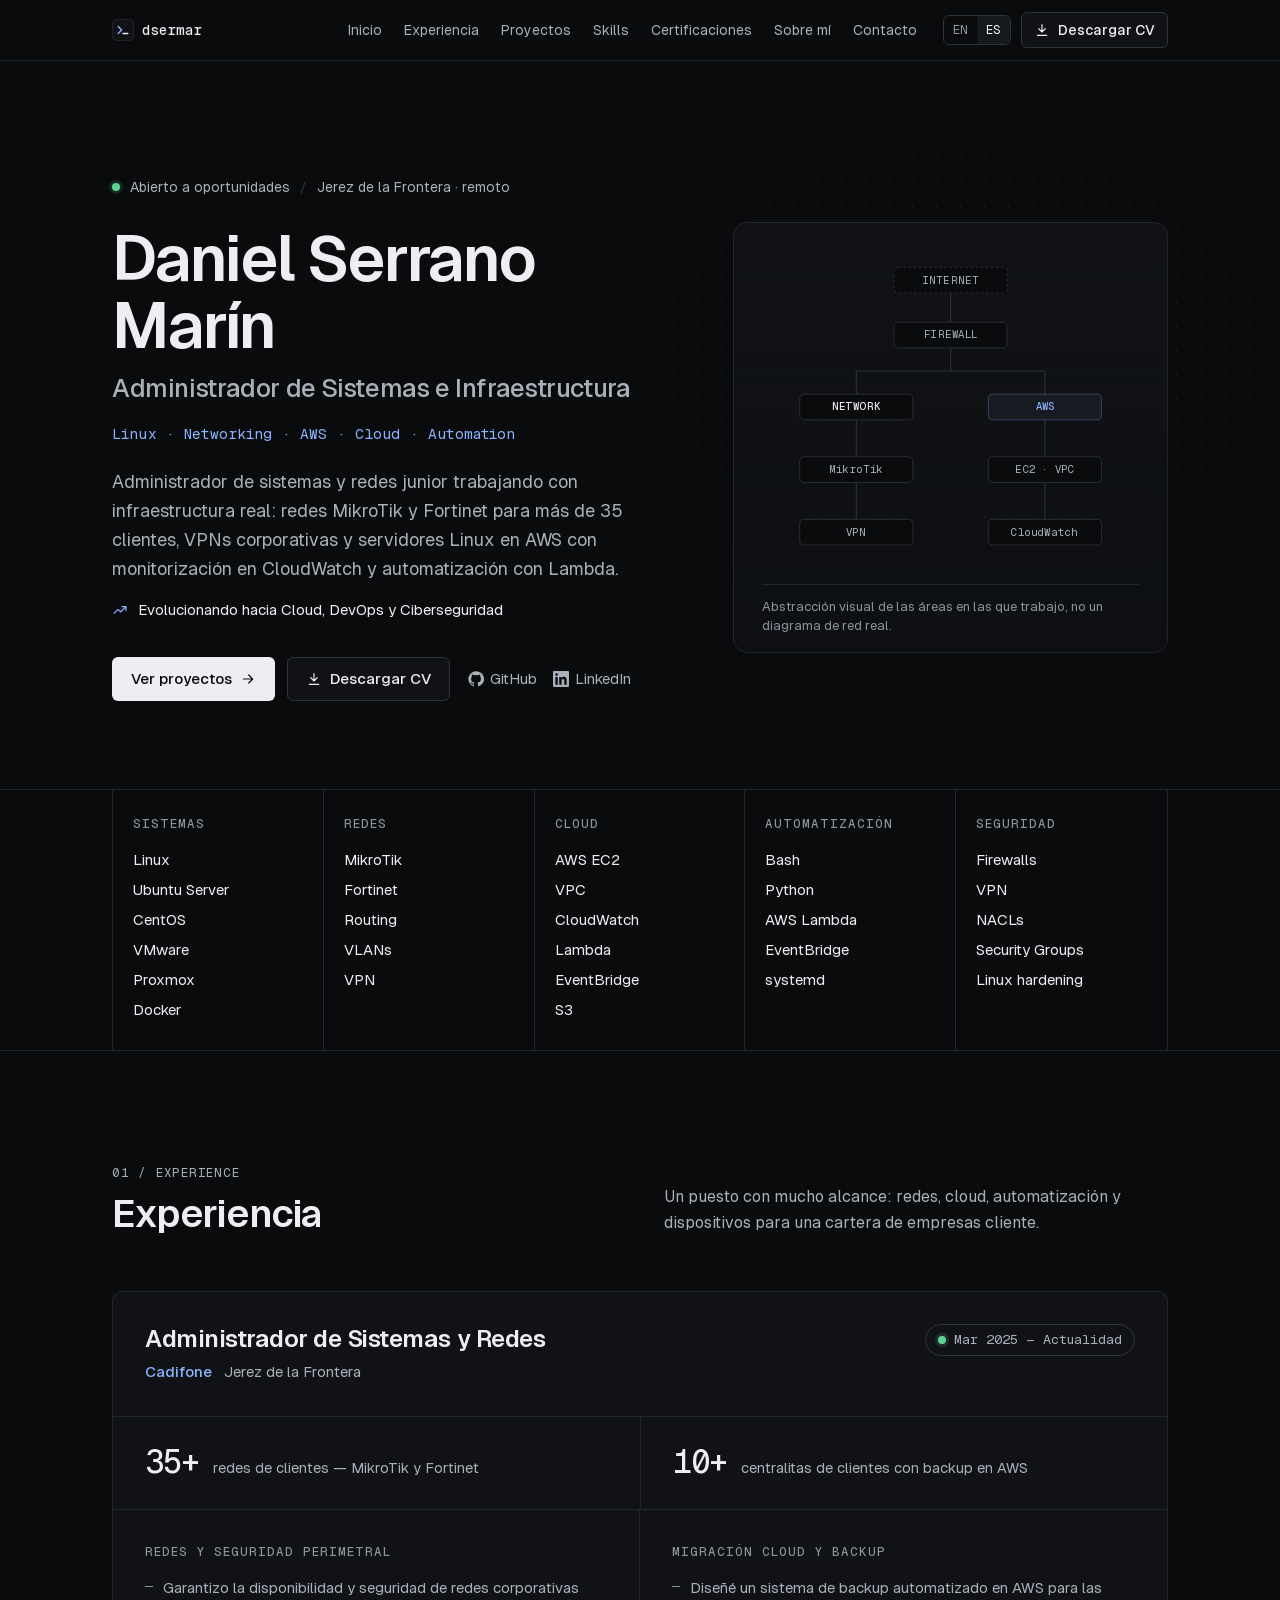
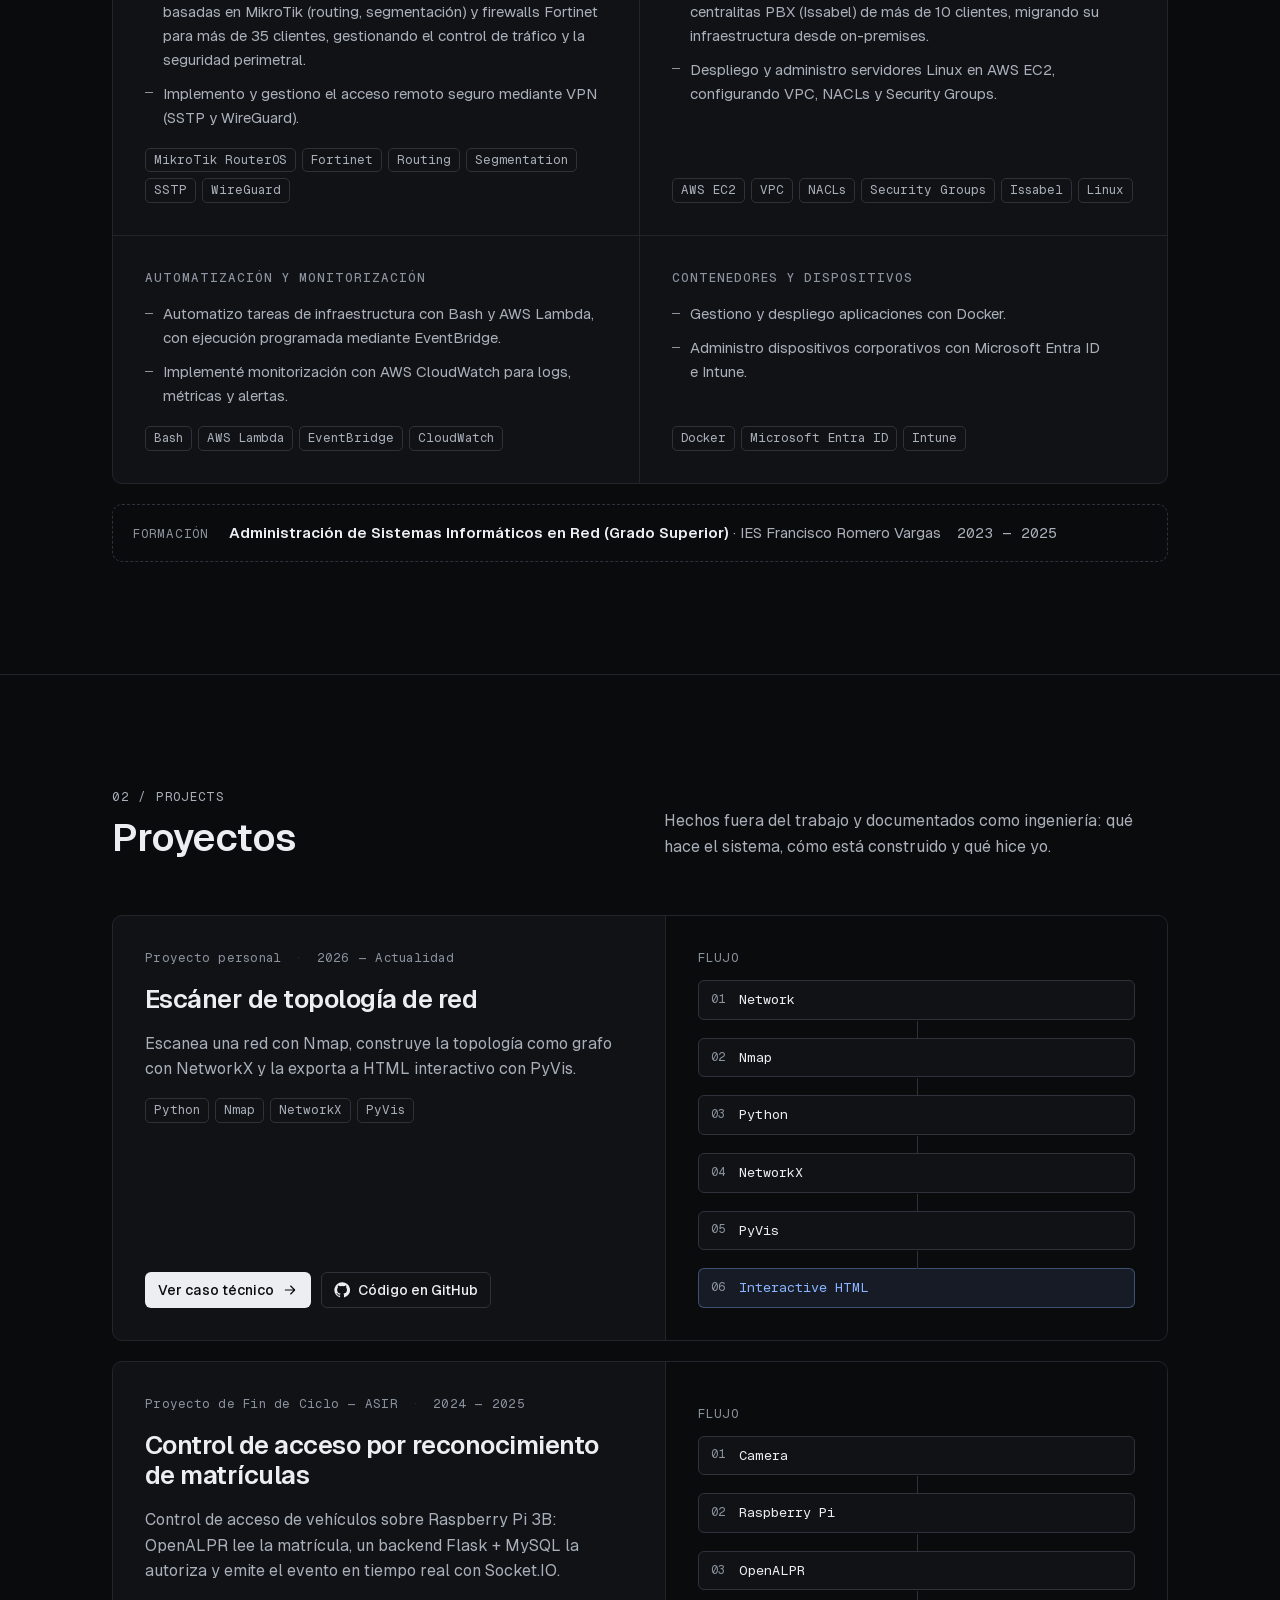
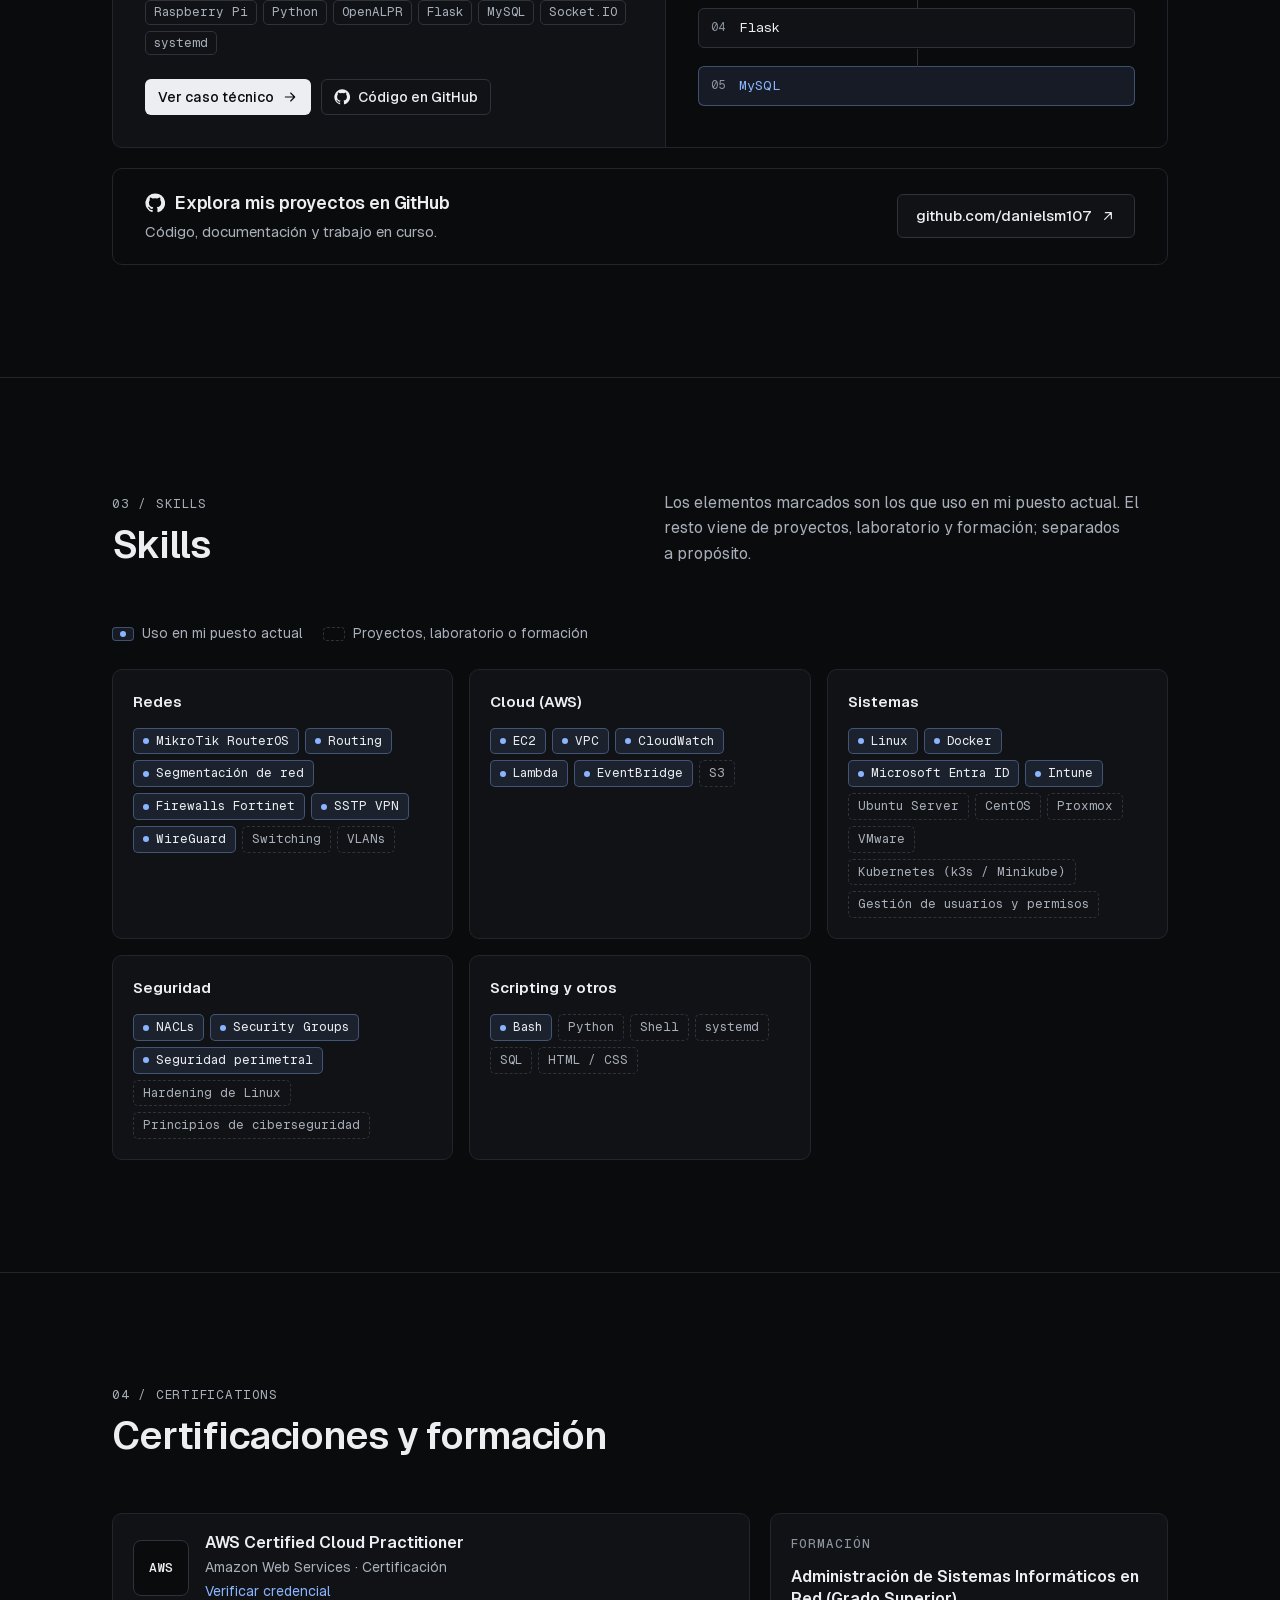
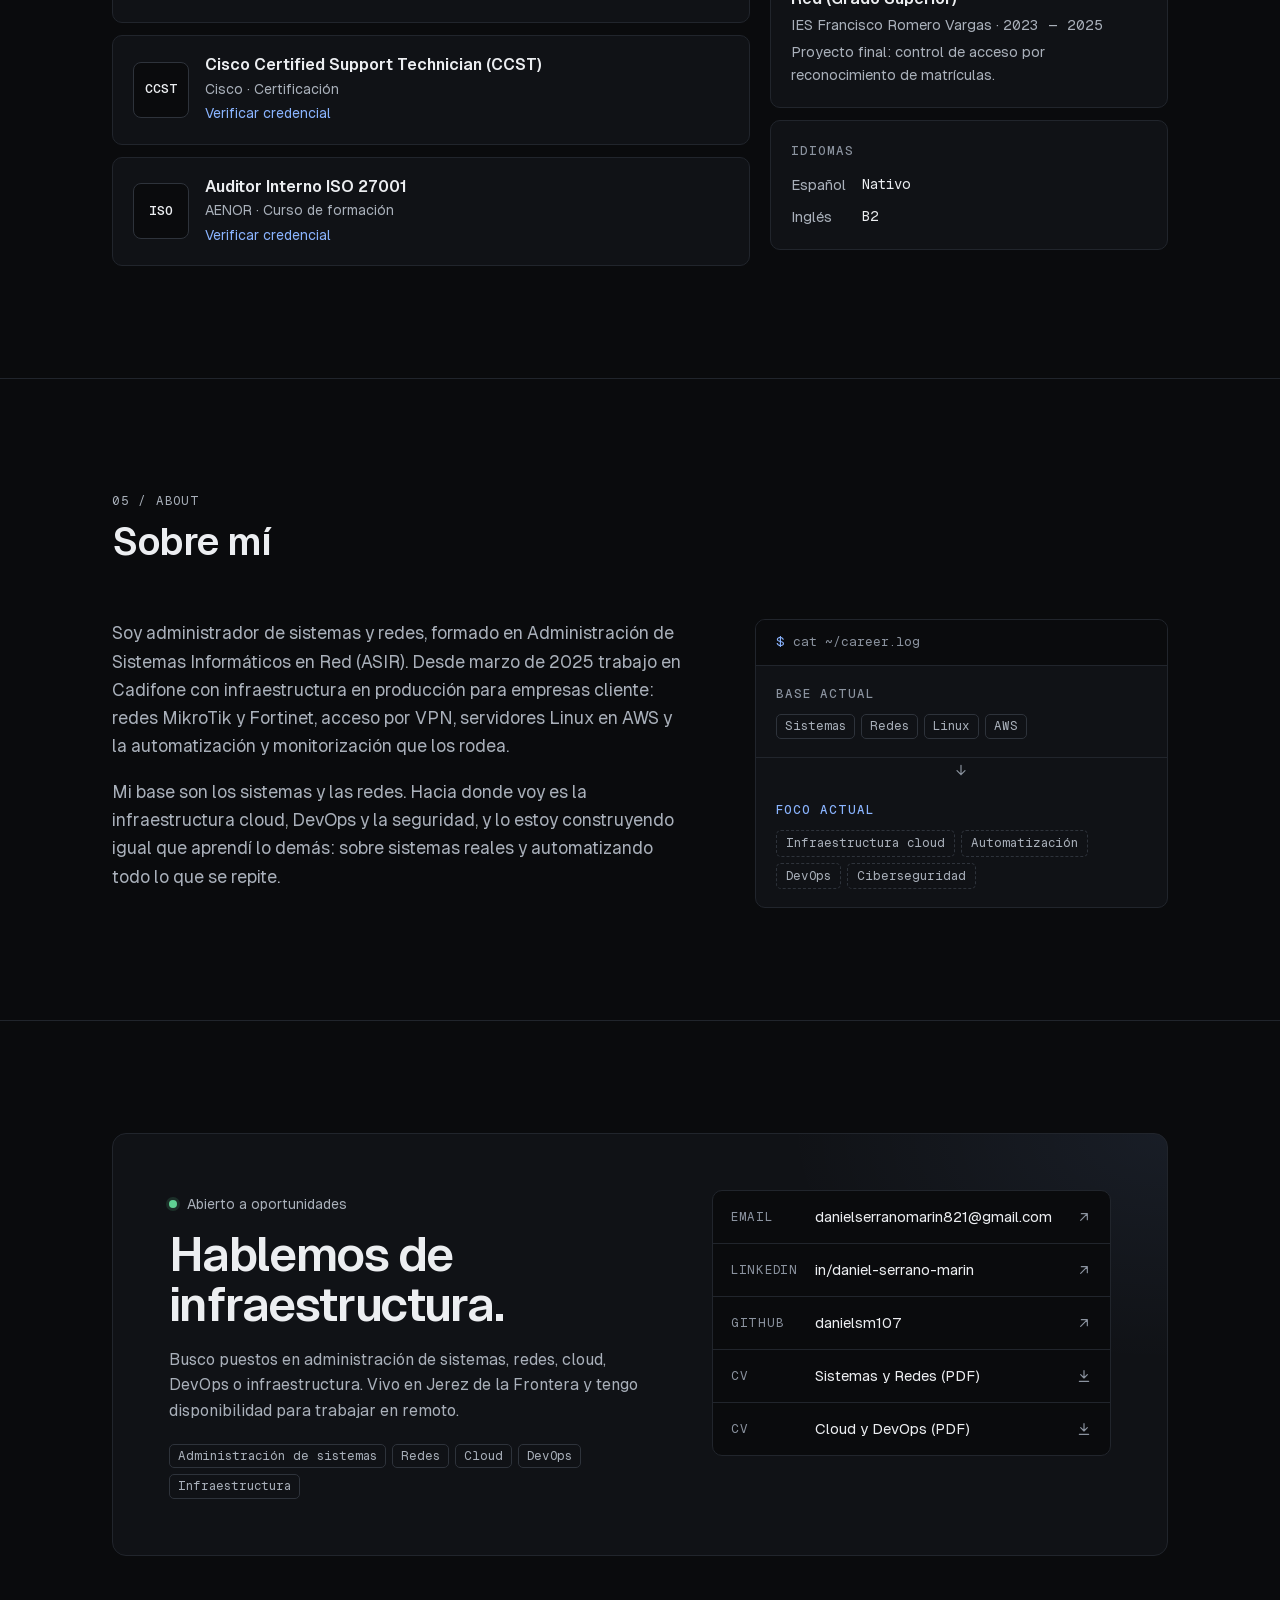
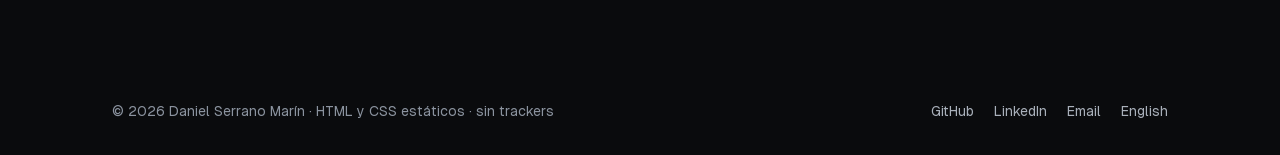
==== es/index.html @ 0b2f6e97 "Rebuild portfolio from CVs: systems & infrastructure positioning - Static generator in _src/ (conten" ====
<!doctype html>
<html lang="es">
<head>
<meta charset="utf-8">
<meta name="viewport" content="width=device-width, initial-scale=1, viewport-fit=cover">
<title>Daniel Serrano Marín — Administrador de Sistemas e Infraestructura</title>
<meta name="description" content="Administrador de sistemas y redes en Jerez de la Frontera. Linux, redes empresariales (MikroTik, Fortinet, VPN) e infraestructura AWS (EC2, VPC, CloudWatch, Lambda). Evolucionando hacia cloud, DevOps y seguridad.">
<meta name="author" content="Daniel Serrano Marín">
<meta name="theme-color" content="#0a0b0d">
<meta name="color-scheme" content="dark">
<link rel="canonical" href="https://dsermar.dev/es/">
<link rel="alternate" hreflang="en" href="https://dsermar.dev/">
<link rel="alternate" hreflang="es" href="https://dsermar.dev/es/">
<link rel="alternate" hreflang="x-default" href="https://dsermar.dev/">
<meta property="og:type" content="profile">
<meta property="og:site_name" content="Daniel Serrano Marín">
<meta property="og:title" content="Daniel Serrano Marín — Administrador de Sistemas e Infraestructura">
<meta property="og:description" content="Administrador de sistemas y redes en Jerez de la Frontera. Linux, redes empresariales (MikroTik, Fortinet, VPN) e infraestructura AWS (EC2, VPC, CloudWatch, Lambda). Evolucionando hacia cloud, DevOps y seguridad.">
<meta property="og:url" content="https://dsermar.dev/es/">
<meta property="og:image" content="https://dsermar.dev/assets/og.png">
<meta property="og:image:width" content="1200">
<meta property="og:image:height" content="630">
<meta property="og:image:alt" content="Daniel Serrano Marín — Administrador de Sistemas e Infraestructura">
<meta property="og:locale" content="es_ES">
<meta property="og:locale:alternate" content="en_US">
<meta name="twitter:card" content="summary_large_image">
<link rel="icon" href="/assets/favicon.svg" type="image/svg+xml">
<link rel="apple-touch-icon" href="/assets/apple-touch-icon.png">
<link rel="preload" href="/assets/fonts/Geist-Variable.woff2" as="font" type="font/woff2" crossorigin>
<link rel="preload" href="/assets/fonts/GeistMono-Variable.woff2" as="font" type="font/woff2" crossorigin>
<link rel="stylesheet" href="/assets/site.css?v=mudxhvfh">
<script>document.documentElement.classList.add('js')</script>
<script type="application/ld+json">{"@context":"https://schema.org","@graph":[{"@type":"ProfilePage","@id":"https://dsermar.dev/es/#page","url":"https://dsermar.dev/es/","name":"Daniel Serrano Marín — Administrador de Sistemas e Infraestructura","inLanguage":"es","dateModified":"2026-09-23","mainEntity":{"@id":"https://dsermar.dev/#person"}},{"@type":"Person","@id":"https://dsermar.dev/#person","name":"Daniel Serrano Marín","url":"https://dsermar.dev","email":"mailto:danielserranomarin821@gmail.com","jobTitle":"Administrador de Sistemas y Redes","worksFor":{"@type":"Organization","name":"Cadifone"},"address":{"@type":"PostalAddress","addressLocality":"Jerez de la Frontera","addressRegion":"Andalucía","addressCountry":"ES"},"alumniOf":{"@type":"EducationalOrganization","name":"IES Francisco Romero Vargas"},"knowsLanguage":[{"@type":"Language","name":"Spanish","alternateName":"es"},{"@type":"Language","name":"English","alternateName":"en"}],"knowsAbout":["Linux","Network administration","MikroTik","Fortinet","VPN","AWS","Amazon EC2","Amazon VPC","Amazon CloudWatch","AWS Lambda","Docker","Bash","Python"],"hasCredential":[{"@type":"EducationalOccupationalCredential","name":"AWS Certified Cloud Practitioner","credentialCategory":"certification","recognizedBy":{"@type":"Organization","name":"Amazon Web Services"},"url":"https://www.credly.com/badges/a189a356-7261-48c6-a4c2-34f6d0c70d6d/public_url"},{"@type":"EducationalOccupationalCredential","name":"Cisco Certified Support Technician (CCST)","credentialCategory":"certification","recognizedBy":{"@type":"Organization","name":"Cisco"},"url":"https://www.credly.com/badges/2d9c0be0-a62d-45e4-a0bc-614cf53fad09/public_url"},{"@type":"EducationalOccupationalCredential","name":"ISO 27001 Internal Auditor","credentialCategory":"course","recognizedBy":{"@type":"Organization","name":"AENOR"},"url":"https://aenor.vottun.com/badgedetail?id=baee3e13-94b1-4ef4-bf6e-fa1b7fab3629"}],"sameAs":["https://github.com/danielsm107","https://www.linkedin.com/in/daniel-serrano-marin"]},{"@type":"WebSite","@id":"https://dsermar.dev/#website","url":"https://dsermar.dev","name":"Daniel Serrano Marín","inLanguage":["en","es"]}]}</script>
</head>
<body>
<a class="skip" href="#main">Saltar al contenido</a>
<header class="nav">
  <div class="wrap nav-inner">
    <a class="brand" href="/es/"><svg class="brand-mark" viewBox="0 0 32 32" aria-hidden="true"><rect x=".5" y=".5" width="31" height="31" rx="7" fill="#101216" stroke="#2e333b"/><path d="M9 11l5 5-5 5" fill="none" stroke="#8ab4ff" stroke-width="2" stroke-linecap="round" stroke-linejoin="round"/><path d="M16 21h7" stroke="#eceef1" stroke-width="2" stroke-linecap="round"/></svg><span class="brand-text">dsermar</span><span class="sr-only"> — Daniel Serrano Marín</span></a>
    <button class="nav-toggle" type="button" aria-expanded="false" aria-controls="nav-panel" aria-label="Menú" data-open="Menú" data-close="Cerrar menú"><svg class="i-open" viewBox="0 0 24 24" fill="none" stroke="currentColor" stroke-width="1.75" stroke-linecap="round" aria-hidden="true"><path d="M4 7h16M4 12h16M4 17h16"/></svg><svg class="i-close" viewBox="0 0 24 24" fill="none" stroke="currentColor" stroke-width="1.75" stroke-linecap="round" aria-hidden="true"><path d="M6 6l12 12M18 6 6 18"/></svg></button>
    <div class="nav-panel" id="nav-panel">
      <nav aria-label="Principal" class="nav-main"><ul class="nav-links"><li><a href="#top">Inicio</a></li><li><a href="#experience">Experiencia</a></li><li><a href="#projects">Proyectos</a></li><li><a href="#skills">Skills</a></li><li><a href="#certifications">Certificaciones</a></li><li><a href="#about">Sobre mí</a></li><li><a href="#contact">Contacto</a></li></ul></nav>
      <div class="nav-actions">
        <div class="lang" role="group" aria-label="Idioma"><a href="/" hreflang="en" lang="en">EN<span class="sr-only"> — Read in English</span></a><span aria-current="true" lang="es">ES</span></div>
        <a class="btn btn-secondary btn-sm" href="/cv/daniel-serrano-marin-cv.pdf" download><svg viewBox="0 0 24 24" fill="none" stroke="currentColor" stroke-width="1.75" stroke-linecap="round" stroke-linejoin="round" aria-hidden="true"><path d="M12 4v11M7 10l5 5 5-5M5 20h14"/></svg>Descargar CV</a>
      </div>
    </div>
  </div>
</header>
<main id="main">
<section class="hero" id="top" aria-labelledby="h-hero">
  <div class="wrap hero-grid">
    <div class="reveal">
      <p class="status"><span class="dot" aria-hidden="true"></span><span>Abierto a oportunidades</span><span class="sep" aria-hidden="true">/</span><span>Jerez de la Frontera · remoto</span></p>
      <h1 id="h-hero">Daniel Serrano Marín<span class="role">Administrador de Sistemas e Infraestructura</span></h1>
      <p class="stack">Linux · Networking · AWS · Cloud · Automation</p>
      <p class="lead">Administrador de sistemas y redes junior trabajando con infraestructura real: redes MikroTik y Fortinet para más de 35 clientes, VPNs corporativas y servidores Linux en AWS con monitorización en CloudWatch y automatización con Lambda.</p>
      <p class="direction"><svg viewBox="0 0 24 24" fill="none" stroke="currentColor" stroke-width="1.75" stroke-linecap="round" stroke-linejoin="round" aria-hidden="true"><path d="M3 17l6-6 4 4 8-8M15 7h6v6"/></svg><span>Evolucionando hacia Cloud, DevOps y Ciberseguridad</span></p>
      <div class="hero-ctas">
        <a class="btn btn-primary" href="#projects">Ver proyectos<svg viewBox="0 0 24 24" fill="none" stroke="currentColor" stroke-width="1.75" stroke-linecap="round" stroke-linejoin="round" aria-hidden="true"><path d="M5 12h14M13 6l6 6-6 6"/></svg></a>
        <a class="btn btn-secondary" href="/cv/daniel-serrano-marin-cv.pdf" download><svg viewBox="0 0 24 24" fill="none" stroke="currentColor" stroke-width="1.75" stroke-linecap="round" stroke-linejoin="round" aria-hidden="true"><path d="M12 4v11M7 10l5 5 5-5M5 20h14"/></svg>Descargar CV</a>
        <span class="links">
          <a class="link-quiet" href="https://github.com/danielsm107" rel="noopener"><svg viewBox="0 0 24 24" fill="currentColor" aria-hidden="true"><path d="M12 .5a11.5 11.5 0 0 0-3.64 22.41c.58.1.79-.25.79-.56v-2c-3.2.7-3.88-1.36-3.88-1.36-.52-1.33-1.28-1.69-1.28-1.69-1.05-.71.08-.7.08-.7 1.16.08 1.77 1.19 1.77 1.19 1.03 1.77 2.7 1.26 3.36.96.1-.75.4-1.26.73-1.55-2.56-.29-5.24-1.28-5.24-5.69 0-1.26.45-2.28 1.19-3.09-.12-.29-.52-1.46.11-3.05 0 0 .97-.31 3.17 1.18a11 11 0 0 1 5.77 0c2.2-1.49 3.17-1.18 3.17-1.18.63 1.59.23 2.76.11 3.05.74.81 1.19 1.83 1.19 3.09 0 4.42-2.69 5.39-5.25 5.68.41.36.78 1.06.78 2.14v3.17c0 .31.21.67.8.56A11.5 11.5 0 0 0 12 .5Z"/></svg>GitHub</a>
          <a class="link-quiet" href="https://www.linkedin.com/in/daniel-serrano-marin" rel="noopener"><svg viewBox="0 0 24 24" fill="currentColor" aria-hidden="true"><path d="M20.45 20.45h-3.56v-5.57c0-1.33-.02-3.04-1.85-3.04-1.86 0-2.14 1.45-2.14 2.94v5.67H9.34V9h3.41v1.56h.05c.48-.9 1.64-1.85 3.37-1.85 3.6 0 4.27 2.37 4.27 5.46v6.28ZM5.34 7.43a2.06 2.06 0 1 1 0-4.13 2.06 2.06 0 0 1 0 4.13ZM7.12 20.45H3.56V9h3.56v11.45ZM22.22 0H1.77C.79 0 0 .77 0 1.73v20.54C0 23.23.79 24 1.77 24h20.45c.98 0 1.78-.77 1.78-1.73V1.73C24 .77 23.2 0 22.22 0Z"/></svg>LinkedIn</a>
        </span>
      </div>
    </div>
    <figure class="hero-visual">
<svg viewBox="0 0 440 372" aria-hidden="true" focusable="false">
  <path class="hv-line" style="--i:0" d="M220 49 V83" pathLength="1"/>
  <path class="hv-line" style="--i:1" d="M220 113 V140 H110 V167" pathLength="1"/>
  <path class="hv-line" style="--i:1" d="M220 140 H330 V167" pathLength="1"/>
  <path class="hv-line" style="--i:2" d="M110 197 V240" pathLength="1"/>
  <path class="hv-line" style="--i:2" d="M330 197 V240" pathLength="1"/>
  <path class="hv-line" style="--i:3" d="M110 270 V313" pathLength="1"/>
  <path class="hv-line" style="--i:3" d="M330 270 V313" pathLength="1"/>
  <g class="hv-node hv-edge"><rect x="154" y="19" width="132" height="30" rx="5"/><text x="220" y="38" text-anchor="middle">INTERNET</text></g>
  <g class="hv-node "><rect x="154" y="83" width="132" height="30" rx="5"/><text x="220" y="102" text-anchor="middle">FIREWALL</text></g>
  <g class="hv-node hv-group"><rect x="44" y="167" width="132" height="30" rx="5"/><text x="110" y="186" text-anchor="middle">NETWORK</text></g>
  <g class="hv-node hv-group hv-accent"><rect x="264" y="167" width="132" height="30" rx="5"/><text x="330" y="186" text-anchor="middle">AWS</text></g>
  <g class="hv-node "><rect x="44" y="240" width="132" height="30" rx="5"/><text x="110" y="259" text-anchor="middle">MikroTik</text></g>
  <g class="hv-node "><rect x="264" y="240" width="132" height="30" rx="5"/><text x="330" y="259" text-anchor="middle">EC2 · VPC</text></g>
  <g class="hv-node "><rect x="44" y="313" width="132" height="30" rx="5"/><text x="110" y="332" text-anchor="middle">VPN</text></g>
  <g class="hv-node "><rect x="264" y="313" width="132" height="30" rx="5"/><text x="330" y="332" text-anchor="middle">CloudWatch</text></g>
</svg>
<figcaption>Abstracción visual de las áreas en las que trabajo, no un diagrama de red real.</figcaption>
</figure>
  </div>
</section>
<section class="areas" aria-labelledby="h-areas">
  <h2 class="sr-only" id="h-areas">Áreas técnicas</h2>
  <div class="wrap"><div class="areas-grid">
    <div class="area"><h3>Sistemas</h3><ul><li>Linux</li><li>Ubuntu Server</li><li>CentOS</li><li>VMware</li><li>Proxmox</li><li>Docker</li></ul></div>
    <div class="area"><h3>Redes</h3><ul><li>MikroTik</li><li>Fortinet</li><li>Routing</li><li>VLANs</li><li>VPN</li></ul></div>
    <div class="area"><h3>Cloud</h3><ul><li>AWS EC2</li><li>VPC</li><li>CloudWatch</li><li>Lambda</li><li>EventBridge</li><li>S3</li></ul></div>
    <div class="area"><h3>Automatización</h3><ul><li>Bash</li><li>Python</li><li>AWS Lambda</li><li>EventBridge</li><li>systemd</li></ul></div>
    <div class="area"><h3>Seguridad</h3><ul><li>Firewalls</li><li>VPN</li><li>NACLs</li><li>Security Groups</li><li>Linux hardening</li></ul></div>
  </div></div>
</section>
<section class="section" id="experience" aria-labelledby="h-experience">
  <div class="wrap">
    <div class="section-head">
  <div><p class="eyebrow">01 / experience</p><h2 id="h-experience">Experiencia</h2></div>
  <p>Un puesto con mucho alcance: redes, cloud, automatización y dispositivos para una cartera de empresas cliente.</p>
</div>
    <article class="xp">
      <div class="xp-head">
        <div>
          <h3>Administrador de Sistemas y Redes</h3>
          <p class="xp-company"><b>Cadifone</b><span>Jerez de la Frontera</span></p>
        </div>
        <p class="xp-period"><span class="dot" aria-hidden="true"></span><time datetime="2025-03">Mar 2025 — Actualidad</time></p>
      </div>
      <dl class="xp-figs">
        <div class="xp-fig"><dt class="sr-only">redes de clientes — MikroTik y Fortinet</dt><dd class="n">35+</dd><dd class="l" aria-hidden="true">redes de clientes — MikroTik y Fortinet</dd></div><div class="xp-fig"><dt class="sr-only">centralitas de clientes con backup en AWS</dt><dd class="n">10+</dd><dd class="l" aria-hidden="true">centralitas de clientes con backup en AWS</dd></div>
      </dl>
      <div class="xp-groups">
        <div class="xp-group">
          <h4>Redes y seguridad perimetral</h4>
          <ul><li>Garantizo la disponibilidad y seguridad de redes corporativas basadas en MikroTik (routing, segmentación) y firewalls Fortinet para más de 35 clientes, gestionando el control de tráfico y la seguridad perimetral.</li><li>Implemento y gestiono el acceso remoto seguro mediante VPN (SSTP y WireGuard).</li></ul>
          <ul class="tags" aria-label="Stack"><li class="tag">MikroTik RouterOS</li><li class="tag">Fortinet</li><li class="tag">Routing</li><li class="tag">Segmentation</li><li class="tag">SSTP</li><li class="tag">WireGuard</li></ul>
        </div>
        <div class="xp-group">
          <h4>Migración cloud y backup</h4>
          <ul><li>Diseñé un sistema de backup automatizado en AWS para las centralitas PBX (Issabel) de más de 10 clientes, migrando su infraestructura desde on-premises.</li><li>Despliego y administro servidores Linux en AWS EC2, configurando VPC, NACLs y Security Groups.</li></ul>
          <ul class="tags" aria-label="Stack"><li class="tag">AWS EC2</li><li class="tag">VPC</li><li class="tag">NACLs</li><li class="tag">Security Groups</li><li class="tag">Issabel</li><li class="tag">Linux</li></ul>
        </div>
        <div class="xp-group">
          <h4>Automatización y monitorización</h4>
          <ul><li>Automatizo tareas de infraestructura con Bash y AWS Lambda, con ejecución programada mediante EventBridge.</li><li>Implementé monitorización con AWS CloudWatch para logs, métricas y alertas.</li></ul>
          <ul class="tags" aria-label="Stack"><li class="tag">Bash</li><li class="tag">AWS Lambda</li><li class="tag">EventBridge</li><li class="tag">CloudWatch</li></ul>
        </div>
        <div class="xp-group">
          <h4>Contenedores y dispositivos</h4>
          <ul><li>Gestiono y despliego aplicaciones con Docker.</li><li>Administro dispositivos corporativos con Microsoft Entra ID e Intune.</li></ul>
          <ul class="tags" aria-label="Stack"><li class="tag">Docker</li><li class="tag">Microsoft Entra ID</li><li class="tag">Intune</li></ul>
        </div>
      </div>
    </article>
    <p class="edu-inline"><span class="eyebrow">Formación</span><span><strong>Administración de Sistemas Informáticos en Red (Grado Superior)</strong> · IES Francisco Romero Vargas</span><span class="mono">2023 — 2025</span></p>
  </div>
</section>
<section class="section" id="projects" aria-labelledby="h-projects">
  <div class="wrap">
    <div class="section-head">
  <div><p class="eyebrow">02 / projects</p><h2 id="h-projects">Proyectos</h2></div>
  <p>Hechos fuera del trabajo y documentados como ingeniería: qué hace el sistema, cómo está construido y qué hice yo.</p>
</div>
    <div class="projects">
      <article class="pcard" aria-labelledby="p-network-topology-scanner">
        <div class="pcard-body">
          <p class="pcard-meta"><span>Proyecto personal</span><span>2026 — Actualidad</span></p>
          <h3 id="p-network-topology-scanner"><a href="/es/projects/network-topology-scanner/">Escáner de topología de red</a></h3>
          <p>Escanea una red con Nmap, construye la topología como grafo con NetworkX y la exporta a HTML interactivo con PyVis.</p>
          <ul class="tags" aria-label="Tecnologías"><li class="tag">Python</li><li class="tag">Nmap</li><li class="tag">NetworkX</li><li class="tag">PyVis</li></ul>
          <div class="pcard-actions">
            <a class="btn btn-primary btn-sm" href="/es/projects/network-topology-scanner/">Ver caso técnico<svg viewBox="0 0 24 24" fill="none" stroke="currentColor" stroke-width="1.75" stroke-linecap="round" stroke-linejoin="round" aria-hidden="true"><path d="M5 12h14M13 6l6 6-6 6"/></svg><span class="sr-only">: Escáner de topología de red</span></a>
            <a class="btn btn-secondary btn-sm" href="https://github.com/danielsm107/network-topology-scanner" rel="noopener"><svg viewBox="0 0 24 24" fill="currentColor" aria-hidden="true"><path d="M12 .5a11.5 11.5 0 0 0-3.64 22.41c.58.1.79-.25.79-.56v-2c-3.2.7-3.88-1.36-3.88-1.36-.52-1.33-1.28-1.69-1.28-1.69-1.05-.71.08-.7.08-.7 1.16.08 1.77 1.19 1.77 1.19 1.03 1.77 2.7 1.26 3.36.96.1-.75.4-1.26.73-1.55-2.56-.29-5.24-1.28-5.24-5.69 0-1.26.45-2.28 1.19-3.09-.12-.29-.52-1.46.11-3.05 0 0 .97-.31 3.17 1.18a11 11 0 0 1 5.77 0c2.2-1.49 3.17-1.18 3.17-1.18.63 1.59.23 2.76.11 3.05.74.81 1.19 1.83 1.19 3.09 0 4.42-2.69 5.39-5.25 5.68.41.36.78 1.06.78 2.14v3.17c0 .31.21.67.8.56A11.5 11.5 0 0 0 12 .5Z"/></svg>Código en GitHub<span class="sr-only">: Escáner de topología de red</span></a>
          </div>
        </div>
        <div class="pcard-flow">
          <p class="eyebrow">Flujo</p>
          <ol class="pipe" aria-label="Escáner de topología de red — flujo"><li>Network</li><li>Nmap</li><li>Python</li><li>NetworkX</li><li>PyVis</li><li>Interactive HTML</li></ol>
        </div>
      </article>
      <article class="pcard" aria-labelledby="p-lpr-access-control">
        <div class="pcard-body">
          <p class="pcard-meta"><span>Proyecto de Fin de Ciclo — ASIR</span><span>2024 — 2025</span></p>
          <h3 id="p-lpr-access-control"><a href="/es/projects/lpr-access-control/">Control de acceso por reconocimiento de matrículas</a></h3>
          <p>Control de acceso de vehículos sobre Raspberry Pi 3B: OpenALPR lee la matrícula, un backend Flask + MySQL la autoriza y emite el evento en tiempo real con Socket.IO.</p>
          <ul class="tags" aria-label="Tecnologías"><li class="tag">Raspberry Pi</li><li class="tag">Python</li><li class="tag">OpenALPR</li><li class="tag">Flask</li><li class="tag">MySQL</li><li class="tag">Socket.IO</li><li class="tag">systemd</li></ul>
          <div class="pcard-actions">
            <a class="btn btn-primary btn-sm" href="/es/projects/lpr-access-control/">Ver caso técnico<svg viewBox="0 0 24 24" fill="none" stroke="currentColor" stroke-width="1.75" stroke-linecap="round" stroke-linejoin="round" aria-hidden="true"><path d="M5 12h14M13 6l6 6-6 6"/></svg><span class="sr-only">: Control de acceso por reconocimiento de matrículas</span></a>
            <a class="btn btn-secondary btn-sm" href="https://github.com/danielsm107/control-acceso-matriculas" rel="noopener"><svg viewBox="0 0 24 24" fill="currentColor" aria-hidden="true"><path d="M12 .5a11.5 11.5 0 0 0-3.64 22.41c.58.1.79-.25.79-.56v-2c-3.2.7-3.88-1.36-3.88-1.36-.52-1.33-1.28-1.69-1.28-1.69-1.05-.71.08-.7.08-.7 1.16.08 1.77 1.19 1.77 1.19 1.03 1.77 2.7 1.26 3.36.96.1-.75.4-1.26.73-1.55-2.56-.29-5.24-1.28-5.24-5.69 0-1.26.45-2.28 1.19-3.09-.12-.29-.52-1.46.11-3.05 0 0 .97-.31 3.17 1.18a11 11 0 0 1 5.77 0c2.2-1.49 3.17-1.18 3.17-1.18.63 1.59.23 2.76.11 3.05.74.81 1.19 1.83 1.19 3.09 0 4.42-2.69 5.39-5.25 5.68.41.36.78 1.06.78 2.14v3.17c0 .31.21.67.8.56A11.5 11.5 0 0 0 12 .5Z"/></svg>Código en GitHub<span class="sr-only">: Control de acceso por reconocimiento de matrículas</span></a>
          </div>
        </div>
        <div class="pcard-flow">
          <p class="eyebrow">Flujo</p>
          <ol class="pipe" aria-label="Control de acceso por reconocimiento de matrículas — flujo"><li>Camera</li><li>Raspberry Pi</li><li>OpenALPR</li><li>Flask</li><li>MySQL</li></ol>
        </div>
      </article>
    </div>
    <div class="gh-cta">
      <div><h3><svg viewBox="0 0 24 24" fill="currentColor" aria-hidden="true"><path d="M12 .5a11.5 11.5 0 0 0-3.64 22.41c.58.1.79-.25.79-.56v-2c-3.2.7-3.88-1.36-3.88-1.36-.52-1.33-1.28-1.69-1.28-1.69-1.05-.71.08-.7.08-.7 1.16.08 1.77 1.19 1.77 1.19 1.03 1.77 2.7 1.26 3.36.96.1-.75.4-1.26.73-1.55-2.56-.29-5.24-1.28-5.24-5.69 0-1.26.45-2.28 1.19-3.09-.12-.29-.52-1.46.11-3.05 0 0 .97-.31 3.17 1.18a11 11 0 0 1 5.77 0c2.2-1.49 3.17-1.18 3.17-1.18.63 1.59.23 2.76.11 3.05.74.81 1.19 1.83 1.19 3.09 0 4.42-2.69 5.39-5.25 5.68.41.36.78 1.06.78 2.14v3.17c0 .31.21.67.8.56A11.5 11.5 0 0 0 12 .5Z"/></svg>Explora mis proyectos en GitHub</h3><p>Código, documentación y trabajo en curso.</p></div>
      <a class="btn btn-secondary" href="https://github.com/danielsm107" rel="noopener">github.com/danielsm107<svg viewBox="0 0 24 24" fill="none" stroke="currentColor" stroke-width="1.75" stroke-linecap="round" stroke-linejoin="round" aria-hidden="true"><path d="M7 17 17 7M8 7h9v9"/></svg></a>
    </div>
  </div>
</section>
<section class="section" id="skills" aria-labelledby="h-skills">
  <div class="wrap">
    <div class="section-head">
  <div><p class="eyebrow">03 / skills</p><h2 id="h-skills">Skills</h2></div>
  <p>Los elementos marcados son los que uso en mi puesto actual. El resto viene de proyectos, laboratorio y formación; separados a propósito.</p>
</div>
    <p class="legend"><span><i class="lg-work" aria-hidden="true"></i>Uso en mi puesto actual</span><span><i class="lg-other" aria-hidden="true"></i>Proyectos, laboratorio o formación</span></p>
    <div class="skills">
      <div class="skill">
        <h3>Redes</h3>
        <ul class="tags"><li class="chip work">MikroTik RouterOS<span class="sr-only"> (Uso en mi puesto actual)</span></li><li class="chip work">Routing<span class="sr-only"> (Uso en mi puesto actual)</span></li><li class="chip work">Segmentación de red<span class="sr-only"> (Uso en mi puesto actual)</span></li><li class="chip work">Firewalls Fortinet<span class="sr-only"> (Uso en mi puesto actual)</span></li><li class="chip work">SSTP VPN<span class="sr-only"> (Uso en mi puesto actual)</span></li><li class="chip work">WireGuard<span class="sr-only"> (Uso en mi puesto actual)</span></li><li class="chip">Switching</li><li class="chip">VLANs</li></ul>
      </div>
      <div class="skill">
        <h3>Cloud (AWS)</h3>
        <ul class="tags"><li class="chip work">EC2<span class="sr-only"> (Uso en mi puesto actual)</span></li><li class="chip work">VPC<span class="sr-only"> (Uso en mi puesto actual)</span></li><li class="chip work">CloudWatch<span class="sr-only"> (Uso en mi puesto actual)</span></li><li class="chip work">Lambda<span class="sr-only"> (Uso en mi puesto actual)</span></li><li class="chip work">EventBridge<span class="sr-only"> (Uso en mi puesto actual)</span></li><li class="chip">S3</li></ul>
      </div>
      <div class="skill">
        <h3>Sistemas</h3>
        <ul class="tags"><li class="chip work">Linux<span class="sr-only"> (Uso en mi puesto actual)</span></li><li class="chip work">Docker<span class="sr-only"> (Uso en mi puesto actual)</span></li><li class="chip work">Microsoft Entra ID<span class="sr-only"> (Uso en mi puesto actual)</span></li><li class="chip work">Intune<span class="sr-only"> (Uso en mi puesto actual)</span></li><li class="chip">Ubuntu Server</li><li class="chip">CentOS</li><li class="chip">Proxmox</li><li class="chip">VMware</li><li class="chip">Kubernetes (k3s / Minikube)</li><li class="chip">Gestión de usuarios y permisos</li></ul>
      </div>
      <div class="skill">
        <h3>Seguridad</h3>
        <ul class="tags"><li class="chip work">NACLs<span class="sr-only"> (Uso en mi puesto actual)</span></li><li class="chip work">Security Groups<span class="sr-only"> (Uso en mi puesto actual)</span></li><li class="chip work">Seguridad perimetral<span class="sr-only"> (Uso en mi puesto actual)</span></li><li class="chip">Hardening de Linux</li><li class="chip">Principios de ciberseguridad</li></ul>
      </div>
      <div class="skill">
        <h3>Scripting y otros</h3>
        <ul class="tags"><li class="chip work">Bash<span class="sr-only"> (Uso en mi puesto actual)</span></li><li class="chip">Python</li><li class="chip">Shell</li><li class="chip">systemd</li><li class="chip">SQL</li><li class="chip">HTML / CSS</li></ul>
      </div>
    </div>
  </div>
</section>
<section class="section" id="certifications" aria-labelledby="h-certifications">
  <div class="wrap">
    <div class="section-head">
  <div><p class="eyebrow">04 / certifications</p><h2 id="h-certifications">Certificaciones y formación</h2></div>
  
</div>
    <div class="certs-grid">
      <div>
        <h3 class="sr-only">Certificaciones</h3>
        <ul class="cert-list">
          <li class="cert">
            <span class="cert-badge" aria-hidden="true">AWS</span>
            <div><h4>AWS Certified Cloud Practitioner</h4><p>Amazon Web Services · Certificación</p><a href="https://www.credly.com/badges/a189a356-7261-48c6-a4c2-34f6d0c70d6d/public_url" rel="noopener">Verificar credencial</a></div>
          </li>
          <li class="cert">
            <span class="cert-badge" aria-hidden="true">CCST</span>
            <div><h4>Cisco Certified Support Technician (CCST)</h4><p>Cisco · Certificación</p><a href="https://www.credly.com/badges/2d9c0be0-a62d-45e4-a0bc-614cf53fad09/public_url" rel="noopener">Verificar credencial</a></div>
          </li>
          <li class="cert">
            <span class="cert-badge" aria-hidden="true">ISO</span>
            <div><h4>Auditor Interno ISO 27001</h4><p>AENOR · Curso de formación</p><a href="https://aenor.vottun.com/badgedetail?id=baee3e13-94b1-4ef4-bf6e-fa1b7fab3629" rel="noopener">Verificar credencial</a></div>
          </li>
        </ul>
      </div>
      <div>
        <div class="side-block">
          <h3>Formación</h3>
          <p class="t">Administración de Sistemas Informáticos en Red (Grado Superior)</p>
          <p class="m">IES Francisco Romero Vargas · <span class="mono">2023 — 2025</span></p>
          <p class="m">Proyecto final: control de acceso por reconocimiento de matrículas.</p>
        </div>
        <div class="side-block">
          <h3>Idiomas</h3>
          <dl class="kv"><dt>Español</dt><dd>Nativo</dd><dt>Inglés</dt><dd>B2</dd></dl>
        </div>
      </div>
    </div>
  </div>
</section>
<section class="section" id="about" aria-labelledby="h-about">
  <div class="wrap">
    <div class="section-head">
  <div><p class="eyebrow">05 / about</p><h2 id="h-about">Sobre mí</h2></div>
  
</div>
    <div class="about-grid">
      <div class="prose"><p>Soy administrador de sistemas y redes, formado en Administración de Sistemas Informáticos en Red (ASIR). Desde marzo de 2025 trabajo en Cadifone con infraestructura en producción para empresas cliente: redes MikroTik y Fortinet, acceso por VPN, servidores Linux en AWS y la automatización y monitorización que los rodea.</p><p>Mi base son los sistemas y las redes. Hacia donde voy es la infraestructura cloud, DevOps y la seguridad, y lo estoy construyendo igual que aprendí lo demás: sobre sistemas reales y automatizando todo lo que se repite.</p></div>
      <div class="trajectory">
        <p class="cmd" aria-hidden="true"><b>$</b> cat ~/career.log</p>
        <div class="traj-step"><h3>Base actual</h3><ul class="tags"><li class="tag">Sistemas</li><li class="tag">Redes</li><li class="tag">Linux</li><li class="tag">AWS</li></ul></div>
        <div class="traj-arrow" aria-hidden="true"><svg viewBox="0 0 24 24" fill="none" stroke="currentColor" stroke-width="1.75" stroke-linecap="round" stroke-linejoin="round" aria-hidden="true"><path d="M12 5v14M6 13l6 6 6-6"/></svg></div>
        <div class="traj-step is-focus"><h3>Foco actual</h3><ul class="tags"><li class="chip">Infraestructura cloud</li><li class="chip">Automatización</li><li class="chip">DevOps</li><li class="chip">Ciberseguridad</li></ul></div>
      </div>
    </div>
  </div>
</section>
<section class="section" id="contact" aria-labelledby="h-contact" style="border-bottom:0">
  <div class="wrap">
    <div class="contact-card">
      <div>
        <p class="status" style="margin:0"><span class="dot" aria-hidden="true"></span><span>Abierto a oportunidades</span></p>
        <h2 id="h-contact">Hablemos de infraestructura.</h2>
        <p>Busco puestos en administración de sistemas, redes, cloud, DevOps o infraestructura. Vivo en Jerez de la Frontera y tengo disponibilidad para trabajar en remoto.</p>
        <ul class="tags" aria-label="Puestos que busco"><li class="tag">Administración de sistemas</li><li class="tag">Redes</li><li class="tag">Cloud</li><li class="tag">DevOps</li><li class="tag">Infraestructura</li></ul>
      </div>
      <ul class="contact-links">
        <li><a href="mailto:danielserranomarin821@gmail.com"><span class="k">Email</span><span class="v">danielserranomarin821@gmail.com</span><svg viewBox="0 0 24 24" fill="none" stroke="currentColor" stroke-width="1.75" stroke-linecap="round" stroke-linejoin="round" aria-hidden="true"><path d="M7 17 17 7M8 7h9v9"/></svg></a></li>
        <li><a href="https://www.linkedin.com/in/daniel-serrano-marin" rel="noopener"><span class="k">LinkedIn</span><span class="v">in/daniel-serrano-marin</span><svg viewBox="0 0 24 24" fill="none" stroke="currentColor" stroke-width="1.75" stroke-linecap="round" stroke-linejoin="round" aria-hidden="true"><path d="M7 17 17 7M8 7h9v9"/></svg></a></li>
        <li><a href="https://github.com/danielsm107" rel="noopener"><span class="k">GitHub</span><span class="v">danielsm107</span><svg viewBox="0 0 24 24" fill="none" stroke="currentColor" stroke-width="1.75" stroke-linecap="round" stroke-linejoin="round" aria-hidden="true"><path d="M7 17 17 7M8 7h9v9"/></svg></a></li>
        <li><a href="/cv/daniel-serrano-marin-cv.pdf" download><span class="k">CV</span><span class="v">Sistemas y Redes (PDF)</span><svg viewBox="0 0 24 24" fill="none" stroke="currentColor" stroke-width="1.75" stroke-linecap="round" stroke-linejoin="round" aria-hidden="true"><path d="M12 4v11M7 10l5 5 5-5M5 20h14"/></svg></a></li>
        <li><a href="/cv/daniel-serrano-marin-cv-cloud-devops.pdf" download><span class="k">CV</span><span class="v">Cloud y DevOps (PDF)</span><svg viewBox="0 0 24 24" fill="none" stroke="currentColor" stroke-width="1.75" stroke-linecap="round" stroke-linejoin="round" aria-hidden="true"><path d="M12 4v11M7 10l5 5 5-5M5 20h14"/></svg></a></li>
      </ul>
    </div>
  </div>
</section>
</main>
<footer class="footer">
  <div class="wrap footer-inner">
    <p>© 2026 Daniel Serrano Marín · HTML y CSS estáticos · sin trackers</p>
    <nav aria-label="Pie de página">
      <a href="https://github.com/danielsm107" rel="noopener">GitHub</a>
      <a href="https://www.linkedin.com/in/daniel-serrano-marin" rel="noopener">LinkedIn</a>
      <a href="mailto:danielserranomarin821@gmail.com">Email</a>
      <a href="/" hreflang="en">English</a>
    </nav>
  </div>
</footer>
<script>
(function(){var n=document.querySelector('.nav'),b=n&&n.querySelector('.nav-toggle');if(!b)return;
function set(o){n.classList.toggle('open',o);b.setAttribute('aria-expanded',o);b.setAttribute('aria-label',o?b.dataset.close:b.dataset.open)}
b.addEventListener('click',function(){set(!n.classList.contains('open'))});
n.querySelectorAll('.nav-panel a').forEach(function(a){a.addEventListener('click',function(){set(false)})});
document.addEventListener('keydown',function(e){if(e.key==='Escape'&&n.classList.contains('open')){set(false);b.focus()}});
matchMedia('(min-width:961px)').addEventListener('change',function(e){if(e.matches)set(false)});})();
</script>
</body>
</html>
---- assets/site.css ----
/* dsermar.dev — design system
   Dark-first. One accent. Sans for reading, mono for technical labels only. */

@font-face{font-family:"Geist";src:url("/assets/fonts/Geist-Variable.woff2") format("woff2");font-weight:100 900;font-style:normal;font-display:swap}
@font-face{font-family:"Geist Mono";src:url("/assets/fonts/GeistMono-Variable.woff2") format("woff2");font-weight:100 900;font-style:normal;font-display:swap}

:root{
  color-scheme:dark;
  --bg:#0a0b0d;
  --surface:#101216;
  --surface-2:#15181d;
  --line:#21252c;
  --line-2:#2e333b;
  --fg:#eceef1;
  --fg-2:#a9b0ba;
  --fg-3:#8b939f;
  --accent:#8ab4ff;
  --accent-soft:rgba(138,180,255,.1);
  --accent-line:rgba(138,180,255,.35);
  --ok:#5fd394;
  --sans:"Geist",ui-sans-serif,system-ui,-apple-system,"Segoe UI",Roboto,"Helvetica Neue",Arial,sans-serif;
  --mono:"Geist Mono",ui-monospace,SFMono-Regular,"SF Mono",Menlo,Consolas,"Liberation Mono",monospace;
  --radius:10px;
  --radius-sm:6px;
  --wrap:1120px;
  --gutter:clamp(16px,4vw,32px);
  --nav-h:60px;
}

*,*::before,*::after{box-sizing:border-box}
html{-webkit-text-size-adjust:100%;text-size-adjust:100%;scroll-behavior:smooth;scroll-padding-top:calc(var(--nav-h) + 16px)}
body{margin:0;background:var(--bg);color:var(--fg);font-family:var(--sans);font-size:1rem;line-height:1.6;font-feature-settings:"ss01","cv11";-webkit-font-smoothing:antialiased;-moz-osx-font-smoothing:grayscale;overflow-x:hidden}
img,svg{max-width:100%;display:block}
h1,h2,h3,h4,p,ul,ol,dl,dd,figure{margin:0}
ul,ol{padding:0;list-style:none}
a{color:var(--accent);text-decoration:none;text-underline-offset:3px}
a:hover{text-decoration:underline}
code{font-family:var(--mono);font-size:.88em;background:var(--surface-2);border:1px solid var(--line);border-radius:4px;padding:.05em .35em;color:var(--fg)}
strong{font-weight:600;color:var(--fg)}
::selection{background:rgba(138,180,255,.3)}

:focus-visible{outline:2px solid var(--accent);outline-offset:3px;border-radius:4px}

.skip{position:absolute;left:var(--gutter);top:-100px;z-index:200;background:var(--fg);color:var(--bg);padding:10px 14px;border-radius:var(--radius-sm);font-weight:600}
.skip:focus{top:12px}
.sr-only{position:absolute;width:1px;height:1px;padding:0;margin:-1px;overflow:hidden;clip:rect(0 0 0 0);white-space:nowrap;border:0}

.wrap{max-width:var(--wrap);margin-inline:auto;padding-inline:var(--gutter)}
.mono{font-family:var(--mono)}

/* ------------------------------------------------------------ nav */
.nav{position:sticky;top:0;z-index:100;background:rgba(10,11,13,.82);backdrop-filter:saturate(1.4) blur(12px);-webkit-backdrop-filter:saturate(1.4) blur(12px);border-bottom:1px solid var(--line)}
.nav-inner{height:var(--nav-h);display:flex;align-items:center;gap:24px}
.brand{font-family:var(--mono);font-size:14px;font-weight:500;color:var(--fg);display:inline-flex;align-items:center;gap:8px;white-space:nowrap}
.brand:hover{text-decoration:none;color:var(--fg)}
.brand-mark{width:22px;height:22px;flex:none}
.nav-panel{display:flex;flex:1;align-items:center;gap:16px}
.nav-main{margin-left:auto}
.nav-links{display:flex;gap:2px}
.nav-links a{display:block;padding:8px 10px;font-size:14px;color:var(--fg-2);border-radius:var(--radius-sm)}
.nav-links a:hover{color:var(--fg);background:var(--surface-2);text-decoration:none}
.nav-actions{display:flex;align-items:center;gap:10px}
.lang{display:inline-flex;border:1px solid var(--line-2);border-radius:var(--radius-sm);overflow:hidden;font-family:var(--mono);font-size:12.5px}
.lang a,.lang span{padding:5px 9px;color:var(--fg-3);line-height:1.4}
.lang a:hover{color:var(--fg);text-decoration:none;background:var(--surface-2)}
.lang [aria-current]{color:var(--fg);background:var(--surface-2)}
.nav-toggle{display:none;margin-left:auto;background:none;border:1px solid var(--line-2);color:var(--fg);border-radius:var(--radius-sm);width:44px;height:44px;align-items:center;justify-content:center;cursor:pointer}
.nav-toggle svg{width:20px;height:20px}
.nav-toggle .i-close{display:none}
.nav.open .nav-toggle .i-open{display:none}
.nav.open .nav-toggle .i-close{display:block}

/* ------------------------------------------------------------ buttons, tags */
.btn{display:inline-flex;align-items:center;justify-content:center;gap:8px;min-height:44px;padding:0 18px;border-radius:var(--radius-sm);font-size:15px;font-weight:500;border:1px solid transparent;transition:background-color .15s,border-color .15s,color .15s;white-space:nowrap}
.btn:hover{text-decoration:none}
.btn svg{width:16px;height:16px;flex:none}
.btn-primary{background:var(--fg);color:var(--bg)}
.btn-primary:hover{background:#fff;color:var(--bg)}
.btn-secondary{border-color:var(--line-2);color:var(--fg);background:var(--surface)}
.btn-secondary:hover{border-color:var(--fg-3);color:var(--fg)}
.btn-sm{min-height:36px;padding:0 12px;font-size:14px}
.link-quiet{display:inline-flex;align-items:center;gap:6px;min-height:44px;color:var(--fg-2);font-size:15px}
.link-quiet:hover{color:var(--fg)}
.link-quiet svg{width:16px;height:16px}

.tags{display:flex;flex-wrap:wrap;gap:6px}
.tag{font-family:var(--mono);font-size:12.5px;line-height:1.5;padding:2px 8px;border:1px solid var(--line-2);border-radius:5px;color:var(--fg-2);background:var(--surface);white-space:nowrap}
.eyebrow{font-family:var(--mono);font-size:12.5px;letter-spacing:.06em;text-transform:uppercase;color:var(--fg-3)}

.dot{width:8px;height:8px;border-radius:50%;background:var(--ok);flex:none;box-shadow:0 0 0 3px rgba(95,211,148,.15)}

/* ------------------------------------------------------------ hero */
.hero{padding-block:clamp(48px,9vw,112px) clamp(48px,7vw,88px);border-bottom:1px solid var(--line);position:relative;overflow:hidden}
.hero::before{content:"";position:absolute;inset:0;background-image:radial-gradient(circle at 1px 1px,rgba(255,255,255,.055) 1px,transparent 0);background-size:24px 24px;mask-image:radial-gradient(ellipse 70% 80% at 75% 40%,#000 20%,transparent 75%);-webkit-mask-image:radial-gradient(ellipse 70% 80% at 75% 40%,#000 20%,transparent 75%);pointer-events:none}
.hero-grid{position:relative;display:grid;grid-template-columns:minmax(0,1.25fr) minmax(0,1fr);gap:clamp(32px,6vw,80px);align-items:center}
.status{display:inline-flex;align-items:center;gap:10px;font-size:14px;color:var(--fg-2);margin-bottom:28px;flex-wrap:wrap}
.status .sep{color:var(--line-2)}
.hero h1{font-size:clamp(2.3rem,1.4rem + 4vw,4rem);line-height:1.04;letter-spacing:-.035em;font-weight:600}
.hero h1 .role{display:block;margin-top:14px;font-size:clamp(1.2rem,1rem + 1vw,1.6rem);letter-spacing:-.015em;font-weight:500;color:var(--fg-2);line-height:1.25}
.hero .stack{margin-top:18px;font-family:var(--mono);font-size:clamp(13px,1.2vw,14.5px);color:var(--accent);letter-spacing:.01em}
.hero .lead{margin-top:22px;font-size:clamp(1rem,.95rem + .25vw,1.125rem);color:var(--fg-2);max-width:60ch;text-wrap:pretty}
.hero .direction{margin-top:14px;display:inline-flex;align-items:center;gap:10px;font-size:15px;color:var(--fg)}
.hero .direction svg{width:16px;height:16px;color:var(--accent);flex:none}
.hero-ctas{margin-top:32px;display:flex;flex-wrap:wrap;gap:10px 12px;align-items:center}
.hero-ctas .links{display:flex;gap:4px 16px;margin-left:6px;flex-wrap:wrap}

.hero-visual{border:1px solid var(--line);border-radius:14px;background:linear-gradient(180deg,var(--surface),rgba(16,18,22,.6));padding:clamp(16px,3vw,28px) clamp(16px,3vw,28px) 16px}
.hero-visual svg{width:100%;height:auto;max-width:440px;margin-inline:auto}
.hero-visual figcaption{margin-top:14px;padding-top:12px;border-top:1px solid var(--line);font-size:13px;color:var(--fg-3);line-height:1.5}
.hv-line{fill:none;stroke:var(--line-2);stroke-width:1.25}
.hv-node rect{fill:var(--bg);stroke:var(--line-2)}
.hv-node text{font-family:var(--mono);font-size:12.5px;fill:var(--fg-2);letter-spacing:.02em}
.hv-edge rect{stroke-dasharray:3 3}
.hv-group text{fill:var(--fg);font-weight:500}
.hv-accent rect{stroke:var(--accent-line);fill:rgba(138,180,255,.06)}
.hv-accent text{fill:var(--accent)}

/* ------------------------------------------------------------ sections */
.section{padding-block:clamp(64px,9vw,112px);border-bottom:1px solid var(--line)}
.section-head{display:grid;grid-template-columns:minmax(0,1fr) minmax(0,1fr);gap:16px 48px;align-items:end;margin-bottom:clamp(32px,5vw,56px)}
.section-head h2{font-size:clamp(1.75rem,1.3rem + 1.6vw,2.4rem);letter-spacing:-.03em;line-height:1.1;font-weight:600;margin-top:10px}
.section-head p{color:var(--fg-2);max-width:52ch;text-wrap:pretty}

/* areas strip */
.areas{padding-block:0;border-bottom:1px solid var(--line)}
.areas-grid{display:grid;grid-template-columns:repeat(5,minmax(0,1fr));border-inline:1px solid var(--line)}
.area{padding:24px 20px 28px;border-right:1px solid var(--line)}
.area:last-child{border-right:0}
.area h3{font-family:var(--mono);font-size:12.5px;letter-spacing:.08em;text-transform:uppercase;color:var(--fg-3);font-weight:500;margin-bottom:14px}
.area ul{display:flex;flex-direction:column;gap:6px;font-size:15px;color:var(--fg)}

/* ------------------------------------------------------------ experience */
.xp{border:1px solid var(--line);border-radius:var(--radius);background:var(--surface);overflow:hidden}
.xp-head{display:flex;flex-wrap:wrap;gap:16px 32px;justify-content:space-between;align-items:flex-start;padding:clamp(20px,3vw,32px);border-bottom:1px solid var(--line)}
.xp-head h3{font-size:clamp(1.25rem,1.1rem + .6vw,1.5rem);letter-spacing:-.02em;font-weight:600;line-height:1.25}
.xp-company{margin-top:6px;color:var(--fg-2);font-size:15px;display:flex;flex-wrap:wrap;gap:4px 12px}
.xp-company b{color:var(--accent);font-weight:500}
.xp-period{font-family:var(--mono);font-size:13.5px;color:var(--fg-2);border:1px solid var(--line-2);border-radius:999px;padding:4px 12px;white-space:nowrap;display:inline-flex;align-items:center;gap:8px}
.xp-figs{display:grid;grid-template-columns:repeat(2,minmax(0,1fr));border-bottom:1px solid var(--line)}
.xp-fig{padding:20px clamp(20px,3vw,32px);display:flex;align-items:baseline;gap:14px}
.xp-fig+.xp-fig{border-left:1px solid var(--line)}
.xp-fig .n{font-family:var(--mono);font-size:clamp(1.6rem,1.3rem + 1vw,2rem);font-weight:500;letter-spacing:-.03em;color:var(--fg)}
.xp-fig .l{color:var(--fg-2);font-size:14.5px;line-height:1.4}
.xp-groups{display:grid;grid-template-columns:repeat(2,minmax(0,1fr))}
.xp-group{padding:clamp(20px,3vw,32px);display:flex;flex-direction:column;gap:14px}
.xp-group:nth-child(odd){border-right:1px solid var(--line)}
.xp-group:nth-child(n+3){border-top:1px solid var(--line)}
.xp-group h4{font-family:var(--mono);font-size:12.5px;letter-spacing:.08em;text-transform:uppercase;color:var(--fg-3);font-weight:500}
.xp-group ul{display:flex;flex-direction:column;gap:10px;color:var(--fg-2);font-size:15px}
.xp-group li{position:relative;padding-left:18px;text-wrap:pretty}
.xp-group li::before{content:"";position:absolute;left:0;top:.72em;width:8px;height:1px;background:var(--fg-3)}
.xp-group .tags{margin-top:auto;padding-top:4px;flex-direction:row;gap:6px;font-size:inherit}
.xp-group .tags li{padding-left:8px}
.xp-group .tags li::before{display:none}
.edu-inline{margin-top:20px;display:flex;flex-wrap:wrap;gap:6px 16px;align-items:baseline;color:var(--fg-2);font-size:15px;padding:16px 20px;border:1px dashed var(--line-2);border-radius:var(--radius)}
.edu-inline .eyebrow{margin-right:4px}

/* ------------------------------------------------------------ projects */
.projects{display:grid;gap:20px}
.pcard{display:grid;grid-template-columns:minmax(0,1.1fr) minmax(0,1fr);border:1px solid var(--line);border-radius:var(--radius);background:var(--surface);overflow:hidden;transition:border-color .2s}
.pcard:hover{border-color:var(--line-2)}
.pcard-body{padding:clamp(20px,3vw,32px);display:flex;flex-direction:column;gap:16px}
.pcard-meta{display:flex;flex-wrap:wrap;gap:6px 14px;font-family:var(--mono);font-size:12.5px;color:var(--fg-3);letter-spacing:.02em}
.pcard-meta span+span::before{content:"·";margin-right:14px;color:var(--line-2)}
.pcard h3{font-size:clamp(1.3rem,1.15rem + .6vw,1.6rem);letter-spacing:-.02em;line-height:1.2;font-weight:600}
.pcard h3 a{color:var(--fg)}
.pcard h3 a:hover{text-decoration:none;color:var(--accent)}
.pcard-body>p:not(.pcard-meta){color:var(--fg-2);text-wrap:pretty}
.pcard-actions{margin-top:auto;display:flex;flex-wrap:wrap;gap:10px;padding-top:8px}
.pcard-flow{border-left:1px solid var(--line);background:var(--bg);padding:clamp(20px,3vw,32px);display:flex;flex-direction:column;justify-content:center;gap:12px}

.pipe{display:flex;flex-direction:column;align-items:stretch;counter-reset:s}
.pipe li{counter-increment:s;position:relative;font-family:var(--mono);font-size:13.5px;color:var(--fg);border:1px solid var(--line-2);border-radius:var(--radius-sm);padding:8px 12px 8px 40px;background:var(--surface)}
.pipe li::before{content:counter(s,decimal-leading-zero);position:absolute;left:12px;top:50%;transform:translateY(-50%);color:var(--fg-3);font-size:12px}
.pipe li+li{margin-top:18px}
.pipe li+li::after{content:"";position:absolute;left:50%;top:-18px;height:18px;width:1px;background:var(--line-2)}
.pipe li:last-child{border-color:var(--accent-line);color:var(--accent);background:var(--accent-soft)}

.gh-cta{margin-top:20px;display:flex;flex-wrap:wrap;gap:16px 24px;align-items:center;justify-content:space-between;padding:20px clamp(20px,3vw,32px);border:1px solid var(--line);border-radius:var(--radius)}
.gh-cta h3{font-size:1.1rem;font-weight:600;letter-spacing:-.01em;display:flex;align-items:center;gap:10px}
.gh-cta h3 svg{width:20px;height:20px}
.gh-cta p{color:var(--fg-2);font-size:15px;margin-top:2px}

/* ------------------------------------------------------------ skills */
.legend{display:flex;flex-wrap:wrap;gap:8px 20px;margin-bottom:24px;font-size:14px;color:var(--fg-2)}
.legend span{display:inline-flex;align-items:center;gap:8px}
.skills{display:grid;grid-template-columns:repeat(auto-fit,minmax(min(100%,300px),1fr));gap:16px}
.skill{border:1px solid var(--line);border-radius:var(--radius);padding:20px;background:var(--surface)}
.skill h3{font-size:15px;font-weight:600;margin-bottom:14px}
.chip{display:inline-flex;align-items:center;gap:7px;font-family:var(--mono);font-size:12.5px;line-height:1.5;padding:3px 9px;border-radius:5px;border:1px dashed var(--line-2);color:var(--fg-2)}
.chip.work{border-style:solid;border-color:var(--accent-line);background:var(--accent-soft);color:var(--fg)}
.chip.work::before,.lg-work::before{content:"";width:6px;height:6px;border-radius:50%;background:var(--accent);flex:none}
.lg-work,.lg-other{display:inline-flex;width:22px;height:14px;border-radius:4px;align-items:center;justify-content:center}
.lg-work{border:1px solid var(--accent-line);background:var(--accent-soft)}
.lg-other{border:1px dashed var(--line-2)}

/* ------------------------------------------------------------ certs */
.certs-grid{display:grid;grid-template-columns:minmax(0,1.6fr) minmax(0,1fr);gap:20px;align-items:start}
.cert-list{display:grid;gap:12px}
.cert{display:flex;gap:16px;align-items:center;padding:18px 20px;border:1px solid var(--line);border-radius:var(--radius);background:var(--surface)}
.cert-badge{flex:none;width:56px;height:56px;border-radius:8px;border:1px solid var(--line-2);display:grid;place-items:center;font-family:var(--mono);font-size:13px;font-weight:600;color:var(--fg);background:var(--bg)}
.cert h4{font-size:16px;font-weight:600;line-height:1.35}
.cert p{font-size:14px;color:var(--fg-2);margin-top:2px}
.cert a{font-size:14px}
.side-block{border:1px solid var(--line);border-radius:var(--radius);padding:20px;background:var(--surface)}
.side-block+.side-block{margin-top:12px}
.side-block h3{font-family:var(--mono);font-size:12.5px;letter-spacing:.08em;text-transform:uppercase;color:var(--fg-3);font-weight:500;margin-bottom:12px}
.side-block .t{font-weight:600;line-height:1.35}
.side-block .m{color:var(--fg-2);font-size:14.5px;margin-top:4px}
.kv{display:grid;grid-template-columns:auto 1fr;gap:8px 16px;font-size:15px}
.kv dt{color:var(--fg-2)}
.kv dd{font-family:var(--mono);font-size:14px;color:var(--fg)}

/* ------------------------------------------------------------ about */
.about-grid{display:grid;grid-template-columns:minmax(0,1.4fr) minmax(0,1fr);gap:clamp(24px,5vw,64px);align-items:start}
.prose{display:flex;flex-direction:column;gap:18px;font-size:clamp(1rem,.96rem + .2vw,1.1rem);color:var(--fg-2);max-width:62ch}
.prose p{text-wrap:pretty}
.trajectory{border:1px solid var(--line);border-radius:var(--radius);background:var(--surface);overflow:hidden}
.trajectory .cmd{font-family:var(--mono);font-size:13px;color:var(--fg-3);padding:12px 20px;border-bottom:1px solid var(--line);background:var(--bg)}
.trajectory .cmd b{color:var(--accent);font-weight:400}
.traj-step{padding:18px 20px}
.traj-step+.traj-step{border-top:1px solid var(--line)}
.traj-step h3{font-family:var(--mono);font-size:12.5px;letter-spacing:.08em;text-transform:uppercase;color:var(--fg-3);font-weight:500;margin-bottom:10px;display:flex;align-items:center;gap:8px}
.traj-step.is-focus h3{color:var(--accent)}
.traj-arrow{display:flex;justify-content:center;border-top:1px solid var(--line);color:var(--fg-3);padding:4px 0}
.traj-arrow svg{width:16px;height:16px}
.traj-arrow+.traj-step{border-top:0}

/* ------------------------------------------------------------ contact */
.contact-card{display:grid;grid-template-columns:minmax(0,1.2fr) minmax(0,1fr);gap:clamp(24px,5vw,64px);border:1px solid var(--line);border-radius:14px;padding:clamp(24px,5vw,56px);background:radial-gradient(ellipse 60% 90% at 100% 0%,rgba(138,180,255,.07),transparent 60%),var(--surface)}
.contact-card h2{font-size:clamp(2rem,1.4rem + 2.4vw,3rem);letter-spacing:-.035em;line-height:1.05;font-weight:600;margin-top:14px}
.contact-card p{margin-top:16px;color:var(--fg-2);max-width:48ch;text-wrap:pretty}
.contact-card .tags{margin-top:20px}
.contact-links{display:flex;flex-direction:column;border:1px solid var(--line);border-radius:var(--radius);background:var(--bg);align-self:start}
.contact-links li+li{border-top:1px solid var(--line)}
.contact-links a{display:grid;grid-template-columns:72px minmax(0,1fr) 16px;align-items:center;gap:12px;padding:14px 18px;min-height:52px;color:var(--fg)}
.contact-links a:hover{text-decoration:none;background:var(--surface-2)}
.contact-links .k{font-family:var(--mono);font-size:12.5px;color:var(--fg-3);text-transform:uppercase;letter-spacing:.06em}
.contact-links .v{font-size:15px;overflow-wrap:anywhere}
.contact-links svg{width:16px;height:16px;color:var(--fg-3)}
.contact-links a:hover svg{color:var(--accent)}

/* ------------------------------------------------------------ footer */
.footer{padding-block:32px;color:var(--fg-3);font-size:14px}
.footer-inner{display:flex;flex-wrap:wrap;gap:12px 24px;justify-content:space-between;align-items:center}
.footer a{color:var(--fg-2)}
.footer nav{display:flex;flex-wrap:wrap;gap:4px 20px}

/* ------------------------------------------------------------ case study */
.cs-head{padding-block:clamp(40px,7vw,80px) clamp(32px,5vw,56px);border-bottom:1px solid var(--line)}
.crumb{display:inline-flex;align-items:center;gap:6px;font-size:14px;color:var(--fg-2);min-height:44px}
.crumb svg{width:16px;height:16px}
.cs-head h1{margin-top:12px;font-size:clamp(2rem,1.3rem + 3vw,3.25rem);letter-spacing:-.035em;line-height:1.08;font-weight:600;max-width:22ch}
.cs-head .tagline{margin-top:18px;font-size:clamp(1.02rem,.95rem + .35vw,1.2rem);color:var(--fg-2);max-width:62ch;text-wrap:pretty}
.cs-facts{margin-top:32px;display:grid;grid-template-columns:repeat(4,minmax(0,1fr));border:1px solid var(--line);border-radius:var(--radius);background:var(--surface)}
.cs-facts div{padding:14px 18px}
.cs-facts div+div{border-left:1px solid var(--line)}
.cs-facts dt{font-family:var(--mono);font-size:12px;letter-spacing:.08em;text-transform:uppercase;color:var(--fg-3)}
.cs-facts dd{margin-top:4px;font-size:15px}
.cs-body{padding-block:clamp(40px,6vw,72px)}
.cs-sec{display:grid;grid-template-columns:200px minmax(0,1fr);gap:16px 48px;padding-block:32px;border-top:1px solid var(--line)}
.cs-sec:first-child{border-top:0;padding-top:0}
.cs-sec>h2{font-family:var(--mono);font-size:13px;letter-spacing:.08em;text-transform:uppercase;color:var(--fg-3);font-weight:500;padding-top:4px}
.cs-sec>h2 span{color:var(--accent);margin-right:8px}
.cs-sec .prose{max-width:68ch}
.cs-list{display:flex;flex-direction:column;gap:14px;color:var(--fg-2);max-width:68ch}
.cs-list li{position:relative;padding-left:20px;text-wrap:pretty}
.cs-list li::before{content:"";position:absolute;left:0;top:.72em;width:9px;height:1px;background:var(--accent)}
.cs-next{margin-top:24px;display:grid;grid-template-columns:repeat(2,minmax(0,1fr));gap:16px}
.cs-next a{display:flex;flex-direction:column;gap:6px;padding:20px 24px;border:1px solid var(--line);border-radius:var(--radius);background:var(--surface);color:var(--fg)}
.cs-next a:hover{text-decoration:none;border-color:var(--line-2)}
.cs-next .eyebrow{display:flex;align-items:center;gap:6px}
.cs-next .t{font-size:1.1rem;font-weight:600;letter-spacing:-.01em}

/* architecture diagrams (HTML) */
.arch{margin:0;border:1px solid var(--line);border-radius:var(--radius);background:var(--bg);overflow:hidden}
.arch-canvas{padding:clamp(16px,3vw,28px);background-image:radial-gradient(circle at 1px 1px,rgba(255,255,255,.05) 1px,transparent 0);background-size:20px 20px}
.arch figcaption{border-top:1px solid var(--line);padding:12px clamp(16px,3vw,28px);font-size:14px;color:var(--fg-2);background:var(--surface)}
.ar-row{display:flex;align-items:stretch;gap:0}
.ar-group{flex:1 1 0;min-width:0;border:1px dashed var(--line-2);border-radius:8px;padding:30px 10px 10px;position:relative;background:rgba(10,11,13,.6)}
.ar-gl{position:absolute;top:8px;left:10px;font-family:var(--mono);font-size:12px;color:var(--fg-3);letter-spacing:.04em}
.ar-stack{display:flex;flex-direction:column;gap:8px;height:100%;justify-content:center}
.ar-node{border:1px solid var(--line-2);border-radius:6px;background:var(--surface);padding:9px 11px;display:flex;flex-direction:column;gap:1px}
.ar-node.is-accent{border-color:var(--accent-line);background:var(--accent-soft)}
.ar-t{font-size:14.5px;font-weight:600;color:var(--fg)}
.ar-s{font-family:var(--mono);font-size:12px;color:var(--fg-2);line-height:1.45;overflow-wrap:anywhere}
.ar-link{flex:0 0 88px;display:flex;align-items:center;justify-content:center;position:relative}
.ar-link::before{content:"";position:absolute;left:4px;right:6px;top:50%;height:1px;background:var(--fg-3)}
.ar-link::after{content:"";position:absolute;right:4px;top:50%;width:7px;height:7px;border-top:1px solid var(--fg-3);border-right:1px solid var(--fg-3);transform:translateY(-50%) rotate(45deg)}
.ar-link span{position:relative;z-index:1;font-family:var(--mono);font-size:12px;color:var(--fg-2);background:var(--bg);padding:2px 3px;transform:translateY(-14px);text-align:center;line-height:1.2;white-space:nowrap}

/* ------------------------------------------------------------ 404 */
.nf{min-height:60vh;display:flex;flex-direction:column;justify-content:center;gap:16px;padding-block:64px}
.nf h1{font-size:clamp(2rem,1.5rem + 2vw,3rem);letter-spacing:-.03em;font-weight:600}
.nf p{color:var(--fg-2)}

/* ------------------------------------------------------------ motion (one orchestrated reveal) */
@media (prefers-reduced-motion:no-preference){
  .reveal>*{animation:rise .7s cubic-bezier(.2,.7,.2,1) both}
  .reveal>*:nth-child(2){animation-delay:.05s}
  .reveal>*:nth-child(3){animation-delay:.1s}
  .reveal>*:nth-child(4){animation-delay:.15s}
  .reveal>*:nth-child(5){animation-delay:.2s}
  .reveal>*:nth-child(6){animation-delay:.25s}
  .reveal>*:nth-child(7){animation-delay:.3s}
  .hv-line{stroke-dasharray:1;stroke-dashoffset:1;animation:draw .5s ease-out forwards;animation-delay:calc(.35s + var(--i) * .16s)}
  .dot{animation:pulse 2.4s ease-in-out infinite}
}
@keyframes rise{from{opacity:0;transform:translateY(10px)}to{opacity:1;transform:none}}
@keyframes draw{to{stroke-dashoffset:0}}
@keyframes pulse{0%,100%{box-shadow:0 0 0 3px rgba(95,211,148,.15)}50%{box-shadow:0 0 0 5px rgba(95,211,148,.05)}}
@media (prefers-reduced-motion:reduce){html{scroll-behavior:auto}}

/* ------------------------------------------------------------ responsive */
@media (max-width:1080px){
  .nav-links a{padding:8px 7px;font-size:13.5px}
  .areas-grid{grid-template-columns:repeat(3,minmax(0,1fr))}
  .area:nth-child(3){border-right:0}
  .area:nth-child(n+4){border-top:1px solid var(--line)}
}
@media (max-width:960px){
  .nav-toggle{display:inline-flex}
  .nav-panel{display:none}
  .nav.open .nav-panel{display:flex}
  .nav-panel{position:absolute;top:var(--nav-h);left:0;right:0;flex-direction:column;gap:16px;padding:16px var(--gutter) 24px;background:var(--bg);border-bottom:1px solid var(--line);max-height:calc(100dvh - var(--nav-h));overflow-y:auto}
  .nav-links{flex-direction:column;margin:0;gap:0}
  .nav-links a{padding:12px 4px;font-size:16px;border-bottom:1px solid var(--line);border-radius:0}
  .nav-actions{justify-content:space-between}
  .hero-grid{grid-template-columns:minmax(0,1fr)}
  .hero-visual{max-width:520px}
  .section-head{grid-template-columns:minmax(0,1fr)}
  .pcard{grid-template-columns:minmax(0,1fr)}
  .pcard-flow{border-left:0;border-top:1px solid var(--line)}
  .pipe{flex-direction:row;flex-wrap:wrap;gap:10px 22px}
  .pipe li+li{margin-top:0}
  .pipe li+li::after{left:-22px;top:50%;width:22px;height:1px}
  .certs-grid,.about-grid,.contact-card{grid-template-columns:minmax(0,1fr)}
  .cs-sec{grid-template-columns:minmax(0,1fr);gap:12px}
  .cs-facts{grid-template-columns:repeat(2,minmax(0,1fr))}
  .cs-facts div:nth-child(3){border-left:0}
  .cs-facts div:nth-child(n+3){border-top:1px solid var(--line)}
}
@media (max-width:860px){
  .ar-row{flex-direction:column}
  .ar-link{flex:0 0 48px}
  .ar-link::before{left:50%;right:auto;top:4px;bottom:6px;width:1px;height:auto}
  .ar-link::after{right:auto;left:50%;top:auto;bottom:4px;transform:translateX(-50%) rotate(135deg)}
  .ar-link span{transform:translateX(calc(50% + 10px));background:none}
  .ar-stack{flex-direction:row;flex-wrap:wrap}
  .ar-stack .ar-node{flex:1 1 180px}
}
@media (max-width:720px){
  .areas-grid{grid-template-columns:repeat(2,minmax(0,1fr))}
  .area{border-right:1px solid var(--line)!important;border-top:0}
  .area:nth-child(2n){border-right:0!important}
  .area:nth-child(n+3){border-top:1px solid var(--line)}
  .area:last-child{grid-column:1/-1;border-right:0!important}
  .xp-groups{grid-template-columns:minmax(0,1fr)}
  .xp-group:nth-child(odd){border-right:0}
  .xp-group+.xp-group{border-top:1px solid var(--line)}
  .xp-figs{grid-template-columns:minmax(0,1fr)}
  .xp-fig+.xp-fig{border-left:0;border-top:1px solid var(--line)}
  .cs-next{grid-template-columns:minmax(0,1fr)}
}
@media (max-width:520px){
  .status .sep{display:none}
  .status{gap:4px 10px}
  .pipe{flex-direction:column;flex-wrap:nowrap;gap:0}
  .pipe li+li{margin-top:14px}
  .pipe li+li::after{left:50%;top:-14px;width:1px;height:14px}
  .hero-ctas .btn{flex:1 1 100%}
  .hero-ctas .links{margin-left:0}
  .contact-links a{grid-template-columns:60px minmax(0,1fr) 16px;padding:14px}
  .cs-facts{grid-template-columns:minmax(0,1fr)}
  .cs-facts div+div{border-left:0;border-top:1px solid var(--line)}
  .cert{align-items:flex-start;padding:16px}
  .cert-badge{width:48px;height:48px;font-size:12px}
}
@media (max-width:380px){
  .areas-grid{grid-template-columns:minmax(0,1fr)}
  .area{border-right:0!important;border-top:1px solid var(--line)}
  .area:first-child{border-top:0}
  .brand-text{display:none}
}
@media (min-width:1600px){
  :root{--wrap:1240px}
  body{font-size:1.0625rem}
}
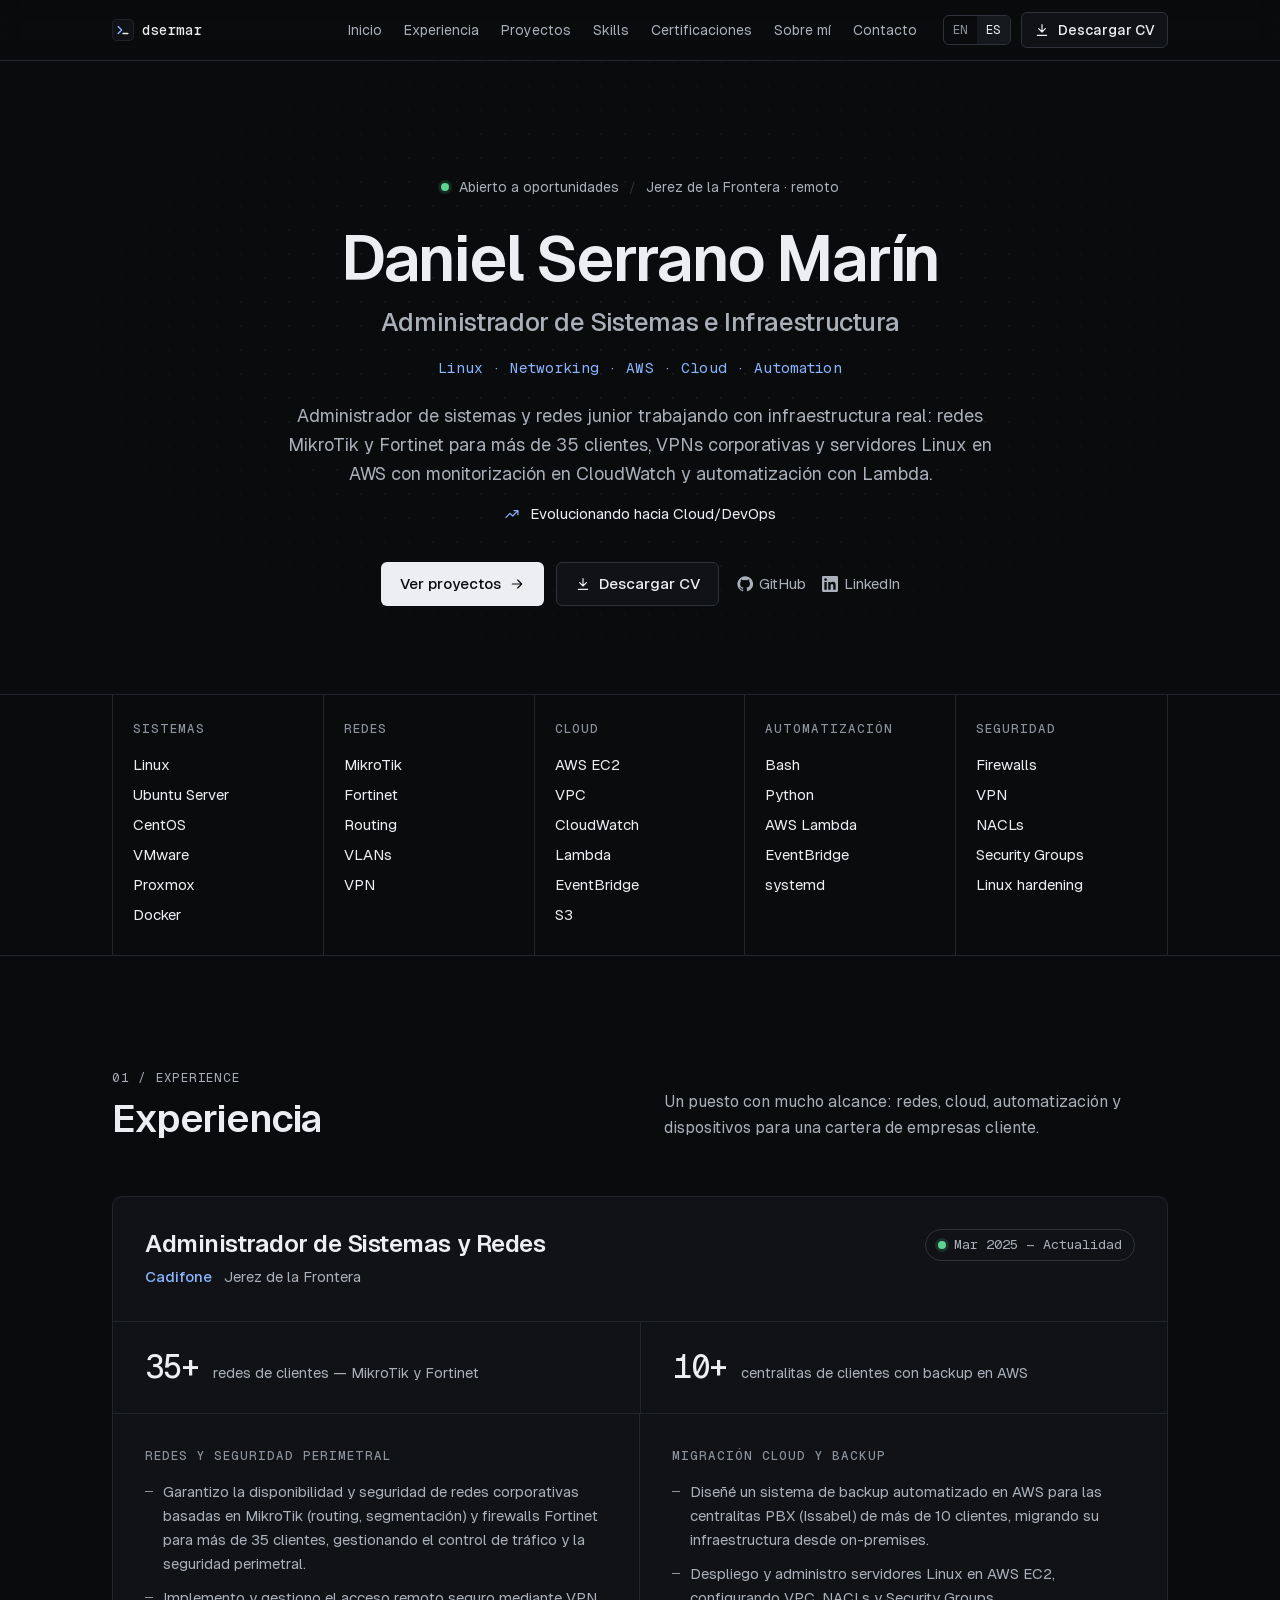
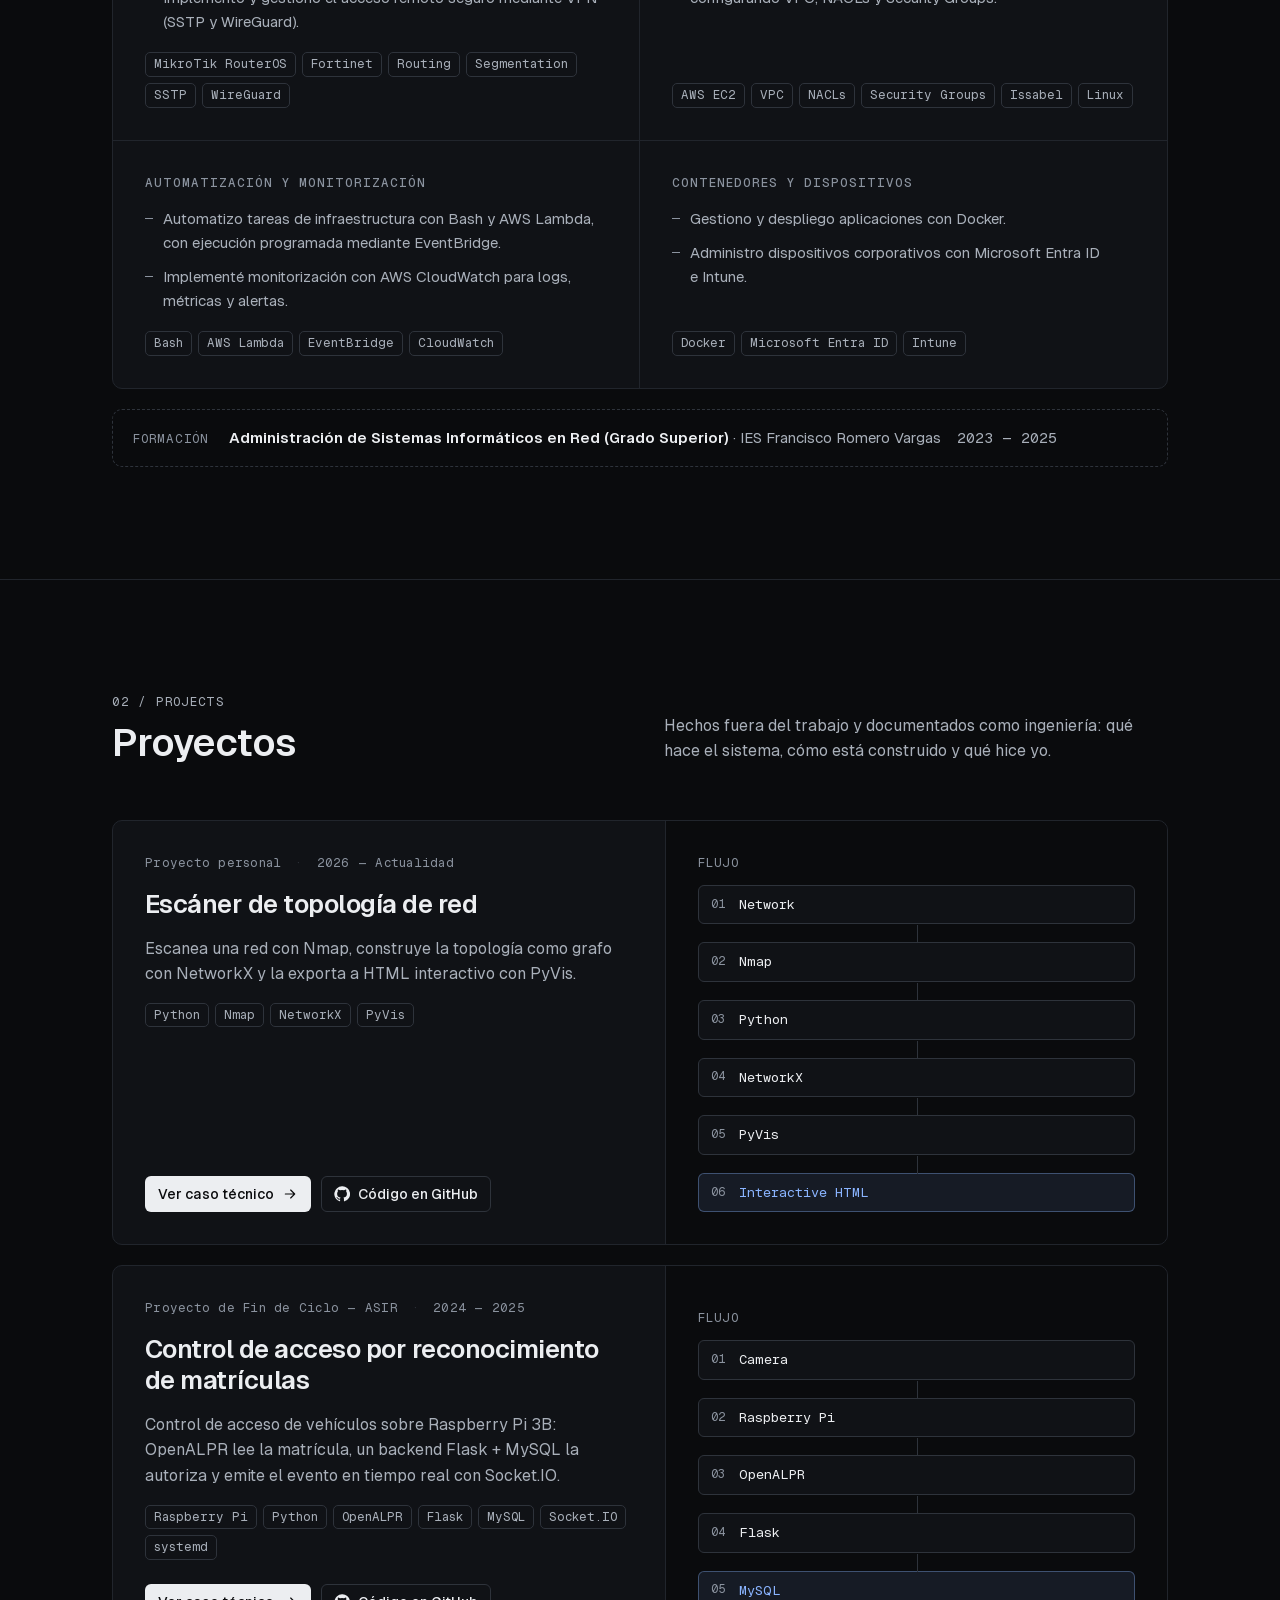
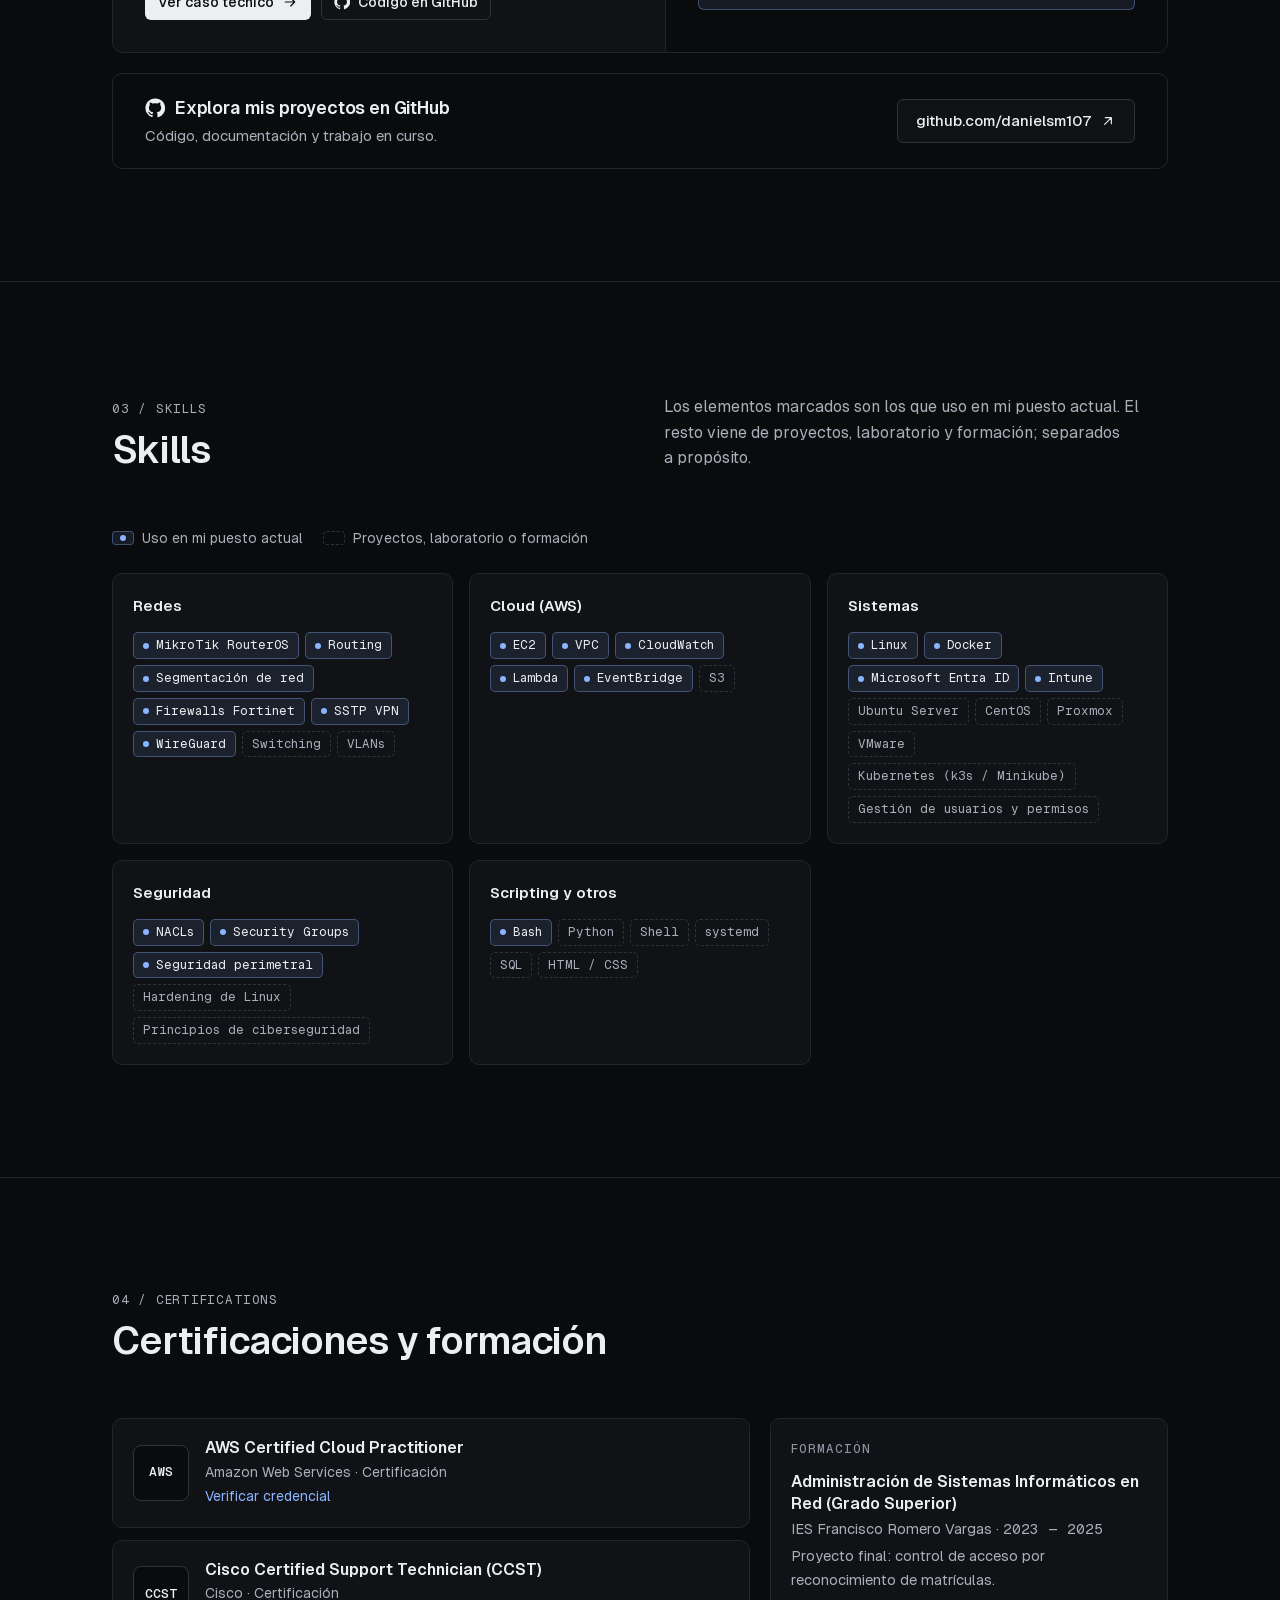
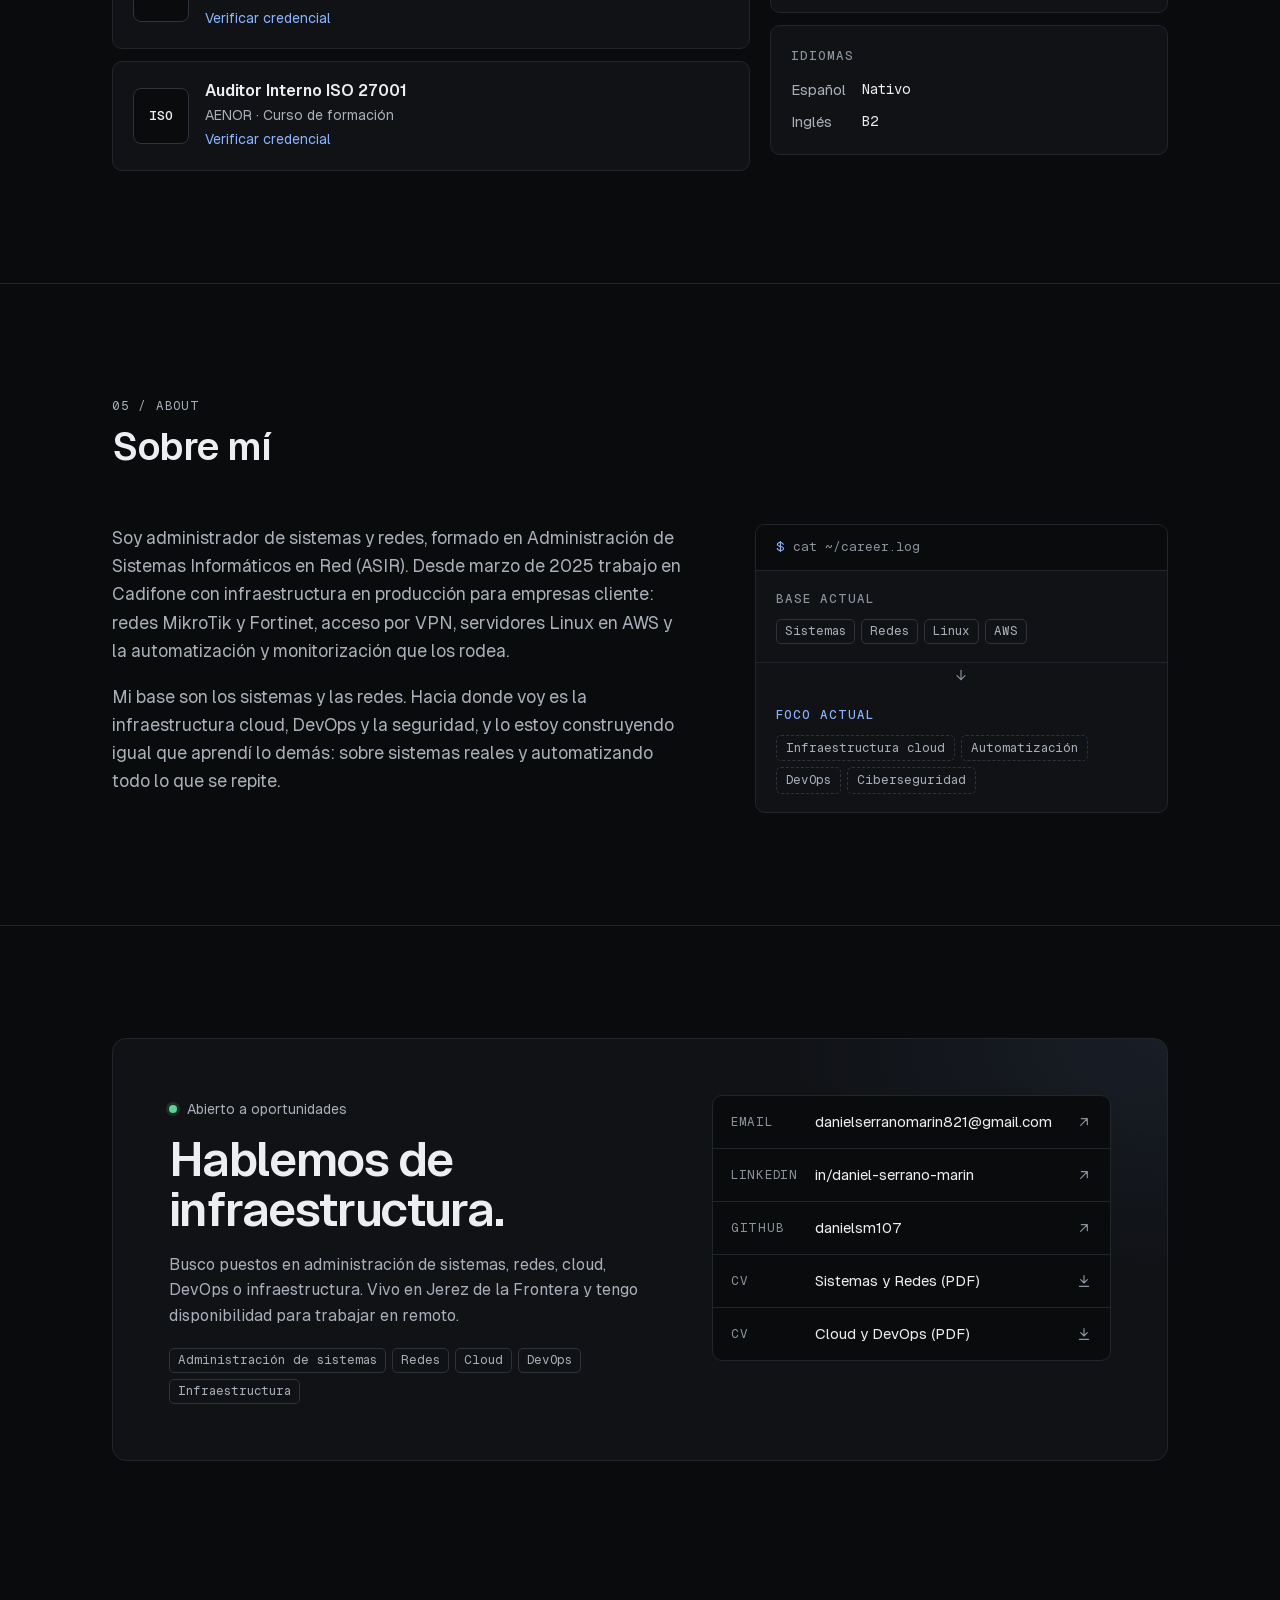
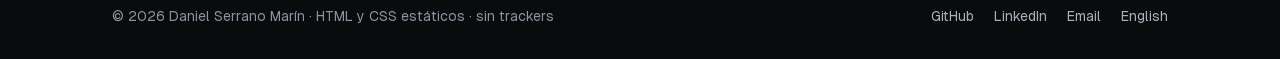
==== commit a239d3dc: "Hero: remove network diagram, center content, update direction line Co-Authored-By: Claude Opus 5.5 " ====
--- a/es/index.html
+++ b/es/index.html
@@ -28,9 +28,9 @@
 <link rel="apple-touch-icon" href="/assets/apple-touch-icon.png">
 <link rel="preload" href="/assets/fonts/Geist-Variable.woff2" as="font" type="font/woff2" crossorigin>
 <link rel="preload" href="/assets/fonts/GeistMono-Variable.woff2" as="font" type="font/woff2" crossorigin>
-<link rel="stylesheet" href="/assets/site.css?v=mudxhvfh">
+<link rel="stylesheet" href="/assets/site.css?v=mvgnup2g">
 <script>document.documentElement.classList.add('js')</script>
-<script type="application/ld+json">{"@context":"https://schema.org","@graph":[{"@type":"ProfilePage","@id":"https://dsermar.dev/es/#page","url":"https://dsermar.dev/es/","name":"Daniel Serrano Marín — Administrador de Sistemas e Infraestructura","inLanguage":"es","dateModified":"2026-09-23","mainEntity":{"@id":"https://dsermar.dev/#person"}},{"@type":"Person","@id":"https://dsermar.dev/#person","name":"Daniel Serrano Marín","url":"https://dsermar.dev","email":"mailto:danielserranomarin821@gmail.com","jobTitle":"Administrador de Sistemas y Redes","worksFor":{"@type":"Organization","name":"Cadifone"},"address":{"@type":"PostalAddress","addressLocality":"Jerez de la Frontera","addressRegion":"Andalucía","addressCountry":"ES"},"alumniOf":{"@type":"EducationalOrganization","name":"IES Francisco Romero Vargas"},"knowsLanguage":[{"@type":"Language","name":"Spanish","alternateName":"es"},{"@type":"Language","name":"English","alternateName":"en"}],"knowsAbout":["Linux","Network administration","MikroTik","Fortinet","VPN","AWS","Amazon EC2","Amazon VPC","Amazon CloudWatch","AWS Lambda","Docker","Bash","Python"],"hasCredential":[{"@type":"EducationalOccupationalCredential","name":"AWS Certified Cloud Practitioner","credentialCategory":"certification","recognizedBy":{"@type":"Organization","name":"Amazon Web Services"},"url":"https://www.credly.com/badges/a189a356-7261-48c6-a4c2-34f6d0c70d6d/public_url"},{"@type":"EducationalOccupationalCredential","name":"Cisco Certified Support Technician (CCST)","credentialCategory":"certification","recognizedBy":{"@type":"Organization","name":"Cisco"},"url":"https://www.credly.com/badges/2d9c0be0-a62d-45e4-a0bc-614cf53fad09/public_url"},{"@type":"EducationalOccupationalCredential","name":"ISO 27001 Internal Auditor","credentialCategory":"course","recognizedBy":{"@type":"Organization","name":"AENOR"},"url":"https://aenor.vottun.com/badgedetail?id=baee3e13-94b1-4ef4-bf6e-fa1b7fab3629"}],"sameAs":["https://github.com/danielsm107","https://www.linkedin.com/in/daniel-serrano-marin"]},{"@type":"WebSite","@id":"https://dsermar.dev/#website","url":"https://dsermar.dev","name":"Daniel Serrano Marín","inLanguage":["en","es"]}]}</script>
+<script type="application/ld+json">{"@context":"https://schema.org","@graph":[{"@type":"ProfilePage","@id":"https://dsermar.dev/es/#page","url":"https://dsermar.dev/es/","name":"Daniel Serrano Marín — Administrador de Sistemas e Infraestructura","inLanguage":"es","dateModified":"2026-10-20","mainEntity":{"@id":"https://dsermar.dev/#person"}},{"@type":"Person","@id":"https://dsermar.dev/#person","name":"Daniel Serrano Marín","url":"https://dsermar.dev","email":"mailto:danielserranomarin821@gmail.com","jobTitle":"Administrador de Sistemas y Redes","worksFor":{"@type":"Organization","name":"Cadifone"},"address":{"@type":"PostalAddress","addressLocality":"Jerez de la Frontera","addressRegion":"Andalucía","addressCountry":"ES"},"alumniOf":{"@type":"EducationalOrganization","name":"IES Francisco Romero Vargas"},"knowsLanguage":[{"@type":"Language","name":"Spanish","alternateName":"es"},{"@type":"Language","name":"English","alternateName":"en"}],"knowsAbout":["Linux","Network administration","MikroTik","Fortinet","VPN","AWS","Amazon EC2","Amazon VPC","Amazon CloudWatch","AWS Lambda","Docker","Bash","Python"],"hasCredential":[{"@type":"EducationalOccupationalCredential","name":"AWS Certified Cloud Practitioner","credentialCategory":"certification","recognizedBy":{"@type":"Organization","name":"Amazon Web Services"},"url":"https://www.credly.com/badges/a189a356-7261-48c6-a4c2-34f6d0c70d6d/public_url"},{"@type":"EducationalOccupationalCredential","name":"Cisco Certified Support Technician (CCST)","credentialCategory":"certification","recognizedBy":{"@type":"Organization","name":"Cisco"},"url":"https://www.credly.com/badges/2d9c0be0-a62d-45e4-a0bc-614cf53fad09/public_url"},{"@type":"EducationalOccupationalCredential","name":"ISO 27001 Internal Auditor","credentialCategory":"course","recognizedBy":{"@type":"Organization","name":"AENOR"},"url":"https://aenor.vottun.com/badgedetail?id=baee3e13-94b1-4ef4-bf6e-fa1b7fab3629"}],"sameAs":["https://github.com/danielsm107","https://www.linkedin.com/in/daniel-serrano-marin"]},{"@type":"WebSite","@id":"https://dsermar.dev/#website","url":"https://dsermar.dev","name":"Daniel Serrano Marín","inLanguage":["en","es"]}]}</script>
 </head>
 <body>
 <a class="skip" href="#main">Saltar al contenido</a>
@@ -55,7 +55,7 @@
       <h1 id="h-hero">Daniel Serrano Marín<span class="role">Administrador de Sistemas e Infraestructura</span></h1>
       <p class="stack">Linux · Networking · AWS · Cloud · Automation</p>
       <p class="lead">Administrador de sistemas y redes junior trabajando con infraestructura real: redes MikroTik y Fortinet para más de 35 clientes, VPNs corporativas y servidores Linux en AWS con monitorización en CloudWatch y automatización con Lambda.</p>
-      <p class="direction"><svg viewBox="0 0 24 24" fill="none" stroke="currentColor" stroke-width="1.75" stroke-linecap="round" stroke-linejoin="round" aria-hidden="true"><path d="M3 17l6-6 4 4 8-8M15 7h6v6"/></svg><span>Evolucionando hacia Cloud, DevOps y Ciberseguridad</span></p>
+      <p class="direction"><svg viewBox="0 0 24 24" fill="none" stroke="currentColor" stroke-width="1.75" stroke-linecap="round" stroke-linejoin="round" aria-hidden="true"><path d="M3 17l6-6 4 4 8-8M15 7h6v6"/></svg><span>Evolucionando hacia Cloud/DevOps</span></p>
       <div class="hero-ctas">
         <a class="btn btn-primary" href="#projects">Ver proyectos<svg viewBox="0 0 24 24" fill="none" stroke="currentColor" stroke-width="1.75" stroke-linecap="round" stroke-linejoin="round" aria-hidden="true"><path d="M5 12h14M13 6l6 6-6 6"/></svg></a>
         <a class="btn btn-secondary" href="/cv/daniel-serrano-marin-cv.pdf" download><svg viewBox="0 0 24 24" fill="none" stroke="currentColor" stroke-width="1.75" stroke-linecap="round" stroke-linejoin="round" aria-hidden="true"><path d="M12 4v11M7 10l5 5 5-5M5 20h14"/></svg>Descargar CV</a>
@@ -65,26 +65,6 @@
         </span>
       </div>
     </div>
-    <figure class="hero-visual">
-<svg viewBox="0 0 440 372" aria-hidden="true" focusable="false">
-  <path class="hv-line" style="--i:0" d="M220 49 V83" pathLength="1"/>
-  <path class="hv-line" style="--i:1" d="M220 113 V140 H110 V167" pathLength="1"/>
-  <path class="hv-line" style="--i:1" d="M220 140 H330 V167" pathLength="1"/>
-  <path class="hv-line" style="--i:2" d="M110 197 V240" pathLength="1"/>
-  <path class="hv-line" style="--i:2" d="M330 197 V240" pathLength="1"/>
-  <path class="hv-line" style="--i:3" d="M110 270 V313" pathLength="1"/>
-  <path class="hv-line" style="--i:3" d="M330 270 V313" pathLength="1"/>
-  <g class="hv-node hv-edge"><rect x="154" y="19" width="132" height="30" rx="5"/><text x="220" y="38" text-anchor="middle">INTERNET</text></g>
-  <g class="hv-node "><rect x="154" y="83" width="132" height="30" rx="5"/><text x="220" y="102" text-anchor="middle">FIREWALL</text></g>
-  <g class="hv-node hv-group"><rect x="44" y="167" width="132" height="30" rx="5"/><text x="110" y="186" text-anchor="middle">NETWORK</text></g>
-  <g class="hv-node hv-group hv-accent"><rect x="264" y="167" width="132" height="30" rx="5"/><text x="330" y="186" text-anchor="middle">AWS</text></g>
-  <g class="hv-node "><rect x="44" y="240" width="132" height="30" rx="5"/><text x="110" y="259" text-anchor="middle">MikroTik</text></g>
-  <g class="hv-node "><rect x="264" y="240" width="132" height="30" rx="5"/><text x="330" y="259" text-anchor="middle">EC2 · VPC</text></g>
-  <g class="hv-node "><rect x="44" y="313" width="132" height="30" rx="5"/><text x="110" y="332" text-anchor="middle">VPN</text></g>
-  <g class="hv-node "><rect x="264" y="313" width="132" height="30" rx="5"/><text x="330" y="332" text-anchor="middle">CloudWatch</text></g>
-</svg>
-<figcaption>Abstracción visual de las áreas en las que trabajo, no un diagrama de red real.</figcaption>
-</figure>
   </div>
 </section>
 <section class="areas" aria-labelledby="h-areas">
--- a/assets/site.css
+++ b/assets/site.css
@@ -91,29 +91,19 @@
 
 /* ------------------------------------------------------------ hero */
 .hero{padding-block:clamp(48px,9vw,112px) clamp(48px,7vw,88px);border-bottom:1px solid var(--line);position:relative;overflow:hidden}
-.hero::before{content:"";position:absolute;inset:0;background-image:radial-gradient(circle at 1px 1px,rgba(255,255,255,.055) 1px,transparent 0);background-size:24px 24px;mask-image:radial-gradient(ellipse 70% 80% at 75% 40%,#000 20%,transparent 75%);-webkit-mask-image:radial-gradient(ellipse 70% 80% at 75% 40%,#000 20%,transparent 75%);pointer-events:none}
-.hero-grid{position:relative;display:grid;grid-template-columns:minmax(0,1.25fr) minmax(0,1fr);gap:clamp(32px,6vw,80px);align-items:center}
-.status{display:inline-flex;align-items:center;gap:10px;font-size:14px;color:var(--fg-2);margin-bottom:28px;flex-wrap:wrap}
+.hero::before{content:"";position:absolute;inset:0;background-image:radial-gradient(circle at 1px 1px,rgba(255,255,255,.055) 1px,transparent 0);background-size:24px 24px;mask-image:radial-gradient(ellipse 70% 80% at 50% 45%,#000 20%,transparent 75%);-webkit-mask-image:radial-gradient(ellipse 70% 80% at 50% 45%,#000 20%,transparent 75%);pointer-events:none}
+.hero-grid{position:relative;text-align:center}
+.status{display:inline-flex;align-items:center;justify-content:center;gap:10px;font-size:14px;color:var(--fg-2);margin-bottom:28px;flex-wrap:wrap}
 .status .sep{color:var(--line-2)}
 .hero h1{font-size:clamp(2.3rem,1.4rem + 4vw,4rem);line-height:1.04;letter-spacing:-.035em;font-weight:600}
 .hero h1 .role{display:block;margin-top:14px;font-size:clamp(1.2rem,1rem + 1vw,1.6rem);letter-spacing:-.015em;font-weight:500;color:var(--fg-2);line-height:1.25}
 .hero .stack{margin-top:18px;font-family:var(--mono);font-size:clamp(13px,1.2vw,14.5px);color:var(--accent);letter-spacing:.01em}
-.hero .lead{margin-top:22px;font-size:clamp(1rem,.95rem + .25vw,1.125rem);color:var(--fg-2);max-width:60ch;text-wrap:pretty}
+.hero .lead{margin-top:22px;font-size:clamp(1rem,.95rem + .25vw,1.125rem);color:var(--fg-2);max-width:60ch;margin-inline:auto;text-wrap:pretty}
 .hero .direction{margin-top:14px;display:inline-flex;align-items:center;gap:10px;font-size:15px;color:var(--fg)}
 .hero .direction svg{width:16px;height:16px;color:var(--accent);flex:none}
-.hero-ctas{margin-top:32px;display:flex;flex-wrap:wrap;gap:10px 12px;align-items:center}
+.hero-ctas{margin-top:32px;display:flex;flex-wrap:wrap;gap:10px 12px;align-items:center;justify-content:center}
 .hero-ctas .links{display:flex;gap:4px 16px;margin-left:6px;flex-wrap:wrap}
 
-.hero-visual{border:1px solid var(--line);border-radius:14px;background:linear-gradient(180deg,var(--surface),rgba(16,18,22,.6));padding:clamp(16px,3vw,28px) clamp(16px,3vw,28px) 16px}
-.hero-visual svg{width:100%;height:auto;max-width:440px;margin-inline:auto}
-.hero-visual figcaption{margin-top:14px;padding-top:12px;border-top:1px solid var(--line);font-size:13px;color:var(--fg-3);line-height:1.5}
-.hv-line{fill:none;stroke:var(--line-2);stroke-width:1.25}
-.hv-node rect{fill:var(--bg);stroke:var(--line-2)}
-.hv-node text{font-family:var(--mono);font-size:12.5px;fill:var(--fg-2);letter-spacing:.02em}
-.hv-edge rect{stroke-dasharray:3 3}
-.hv-group text{fill:var(--fg);font-weight:500}
-.hv-accent rect{stroke:var(--accent-line);fill:rgba(138,180,255,.06)}
-.hv-accent text{fill:var(--accent)}
 
 /* ------------------------------------------------------------ sections */
 .section{padding-block:clamp(64px,9vw,112px);border-bottom:1px solid var(--line)}
@@ -303,11 +293,9 @@
   .reveal>*:nth-child(5){animation-delay:.2s}
   .reveal>*:nth-child(6){animation-delay:.25s}
   .reveal>*:nth-child(7){animation-delay:.3s}
-  .hv-line{stroke-dasharray:1;stroke-dashoffset:1;animation:draw .5s ease-out forwards;animation-delay:calc(.35s + var(--i) * .16s)}
   .dot{animation:pulse 2.4s ease-in-out infinite}
 }
 @keyframes rise{from{opacity:0;transform:translateY(10px)}to{opacity:1;transform:none}}
-@keyframes draw{to{stroke-dashoffset:0}}
 @keyframes pulse{0%,100%{box-shadow:0 0 0 3px rgba(95,211,148,.15)}50%{box-shadow:0 0 0 5px rgba(95,211,148,.05)}}
 @media (prefers-reduced-motion:reduce){html{scroll-behavior:auto}}
 
@@ -326,8 +314,6 @@
   .nav-links{flex-direction:column;margin:0;gap:0}
   .nav-links a{padding:12px 4px;font-size:16px;border-bottom:1px solid var(--line);border-radius:0}
   .nav-actions{justify-content:space-between}
-  .hero-grid{grid-template-columns:minmax(0,1fr)}
-  .hero-visual{max-width:520px}
   .section-head{grid-template-columns:minmax(0,1fr)}
   .pcard{grid-template-columns:minmax(0,1fr)}
   .pcard-flow{border-left:0;border-top:1px solid var(--line)}
@@ -369,7 +355,7 @@
   .pipe li+li{margin-top:14px}
   .pipe li+li::after{left:50%;top:-14px;width:1px;height:14px}
   .hero-ctas .btn{flex:1 1 100%}
-  .hero-ctas .links{margin-left:0}
+  .hero-ctas .links{margin-left:0;justify-content:center}
   .contact-links a{grid-template-columns:60px minmax(0,1fr) 16px;padding:14px}
   .cs-facts{grid-template-columns:minmax(0,1fr)}
   .cs-facts div+div{border-left:0;border-top:1px solid var(--line)}
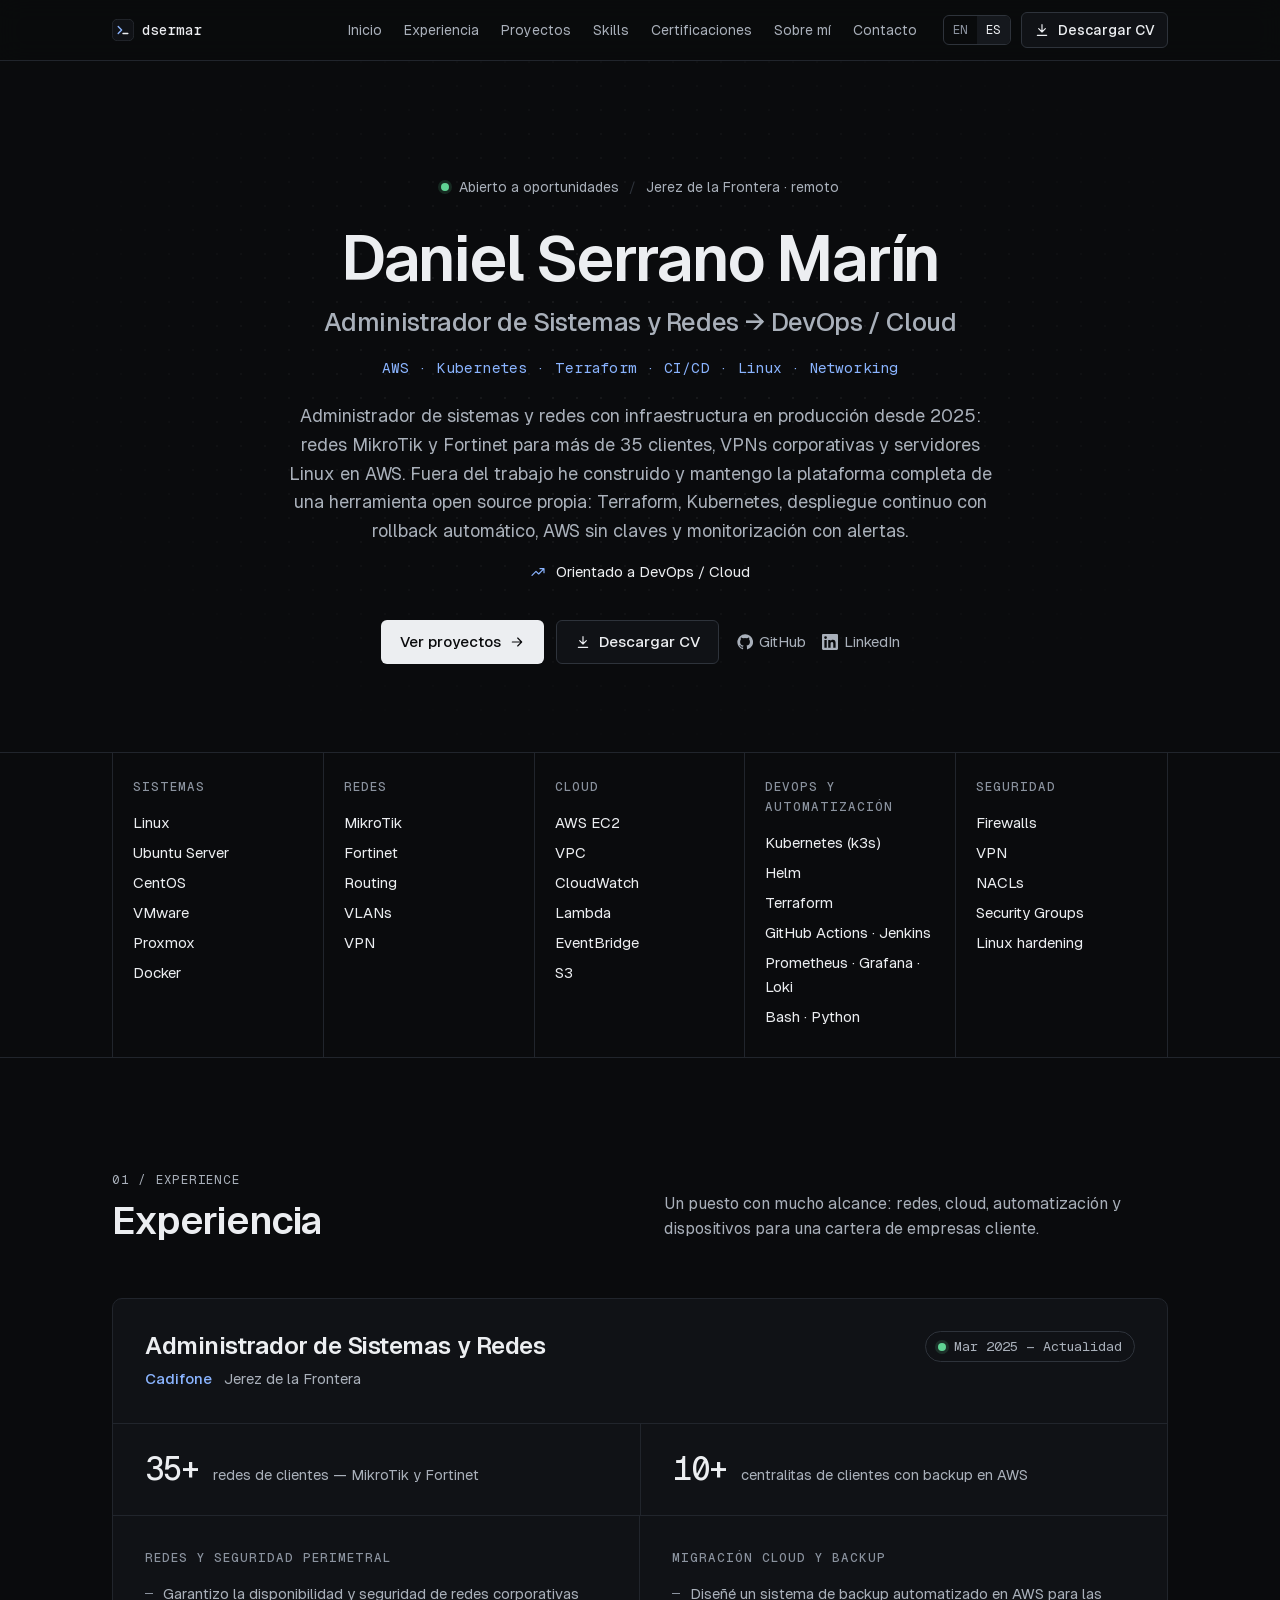
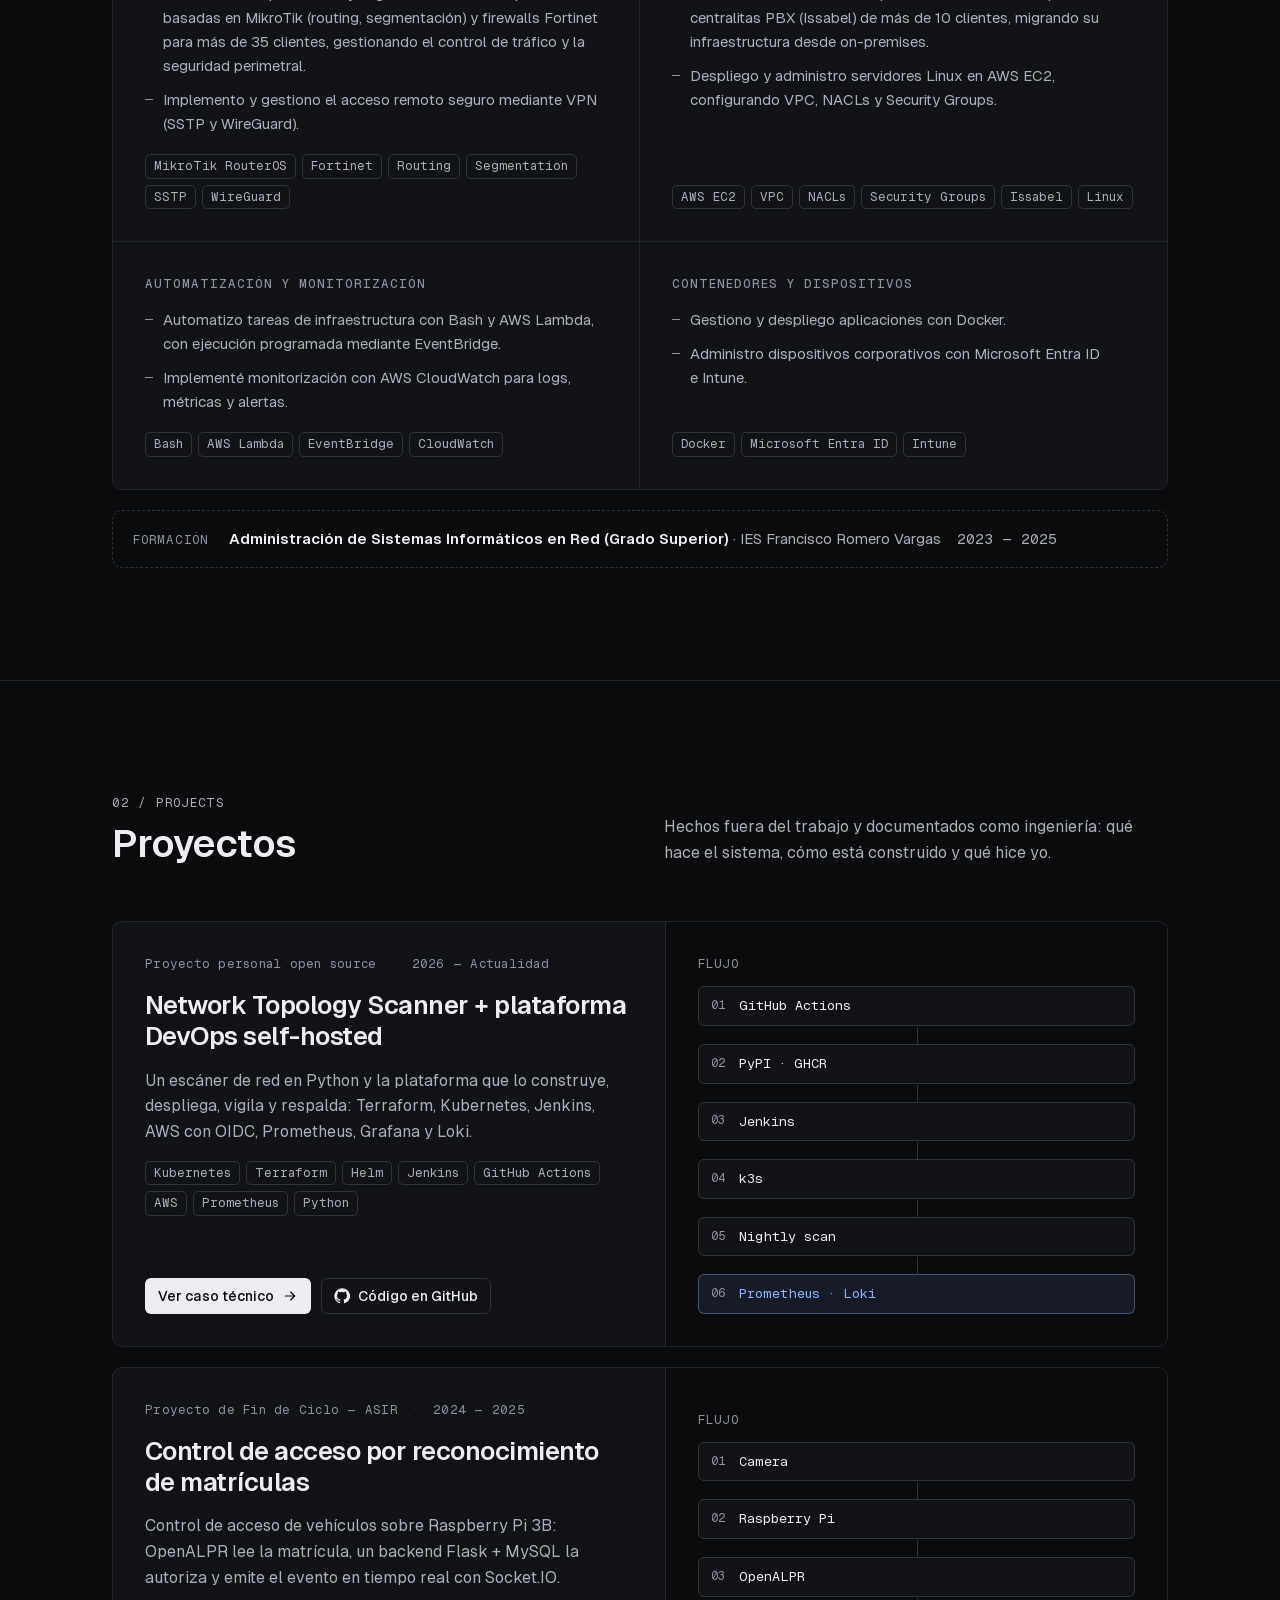
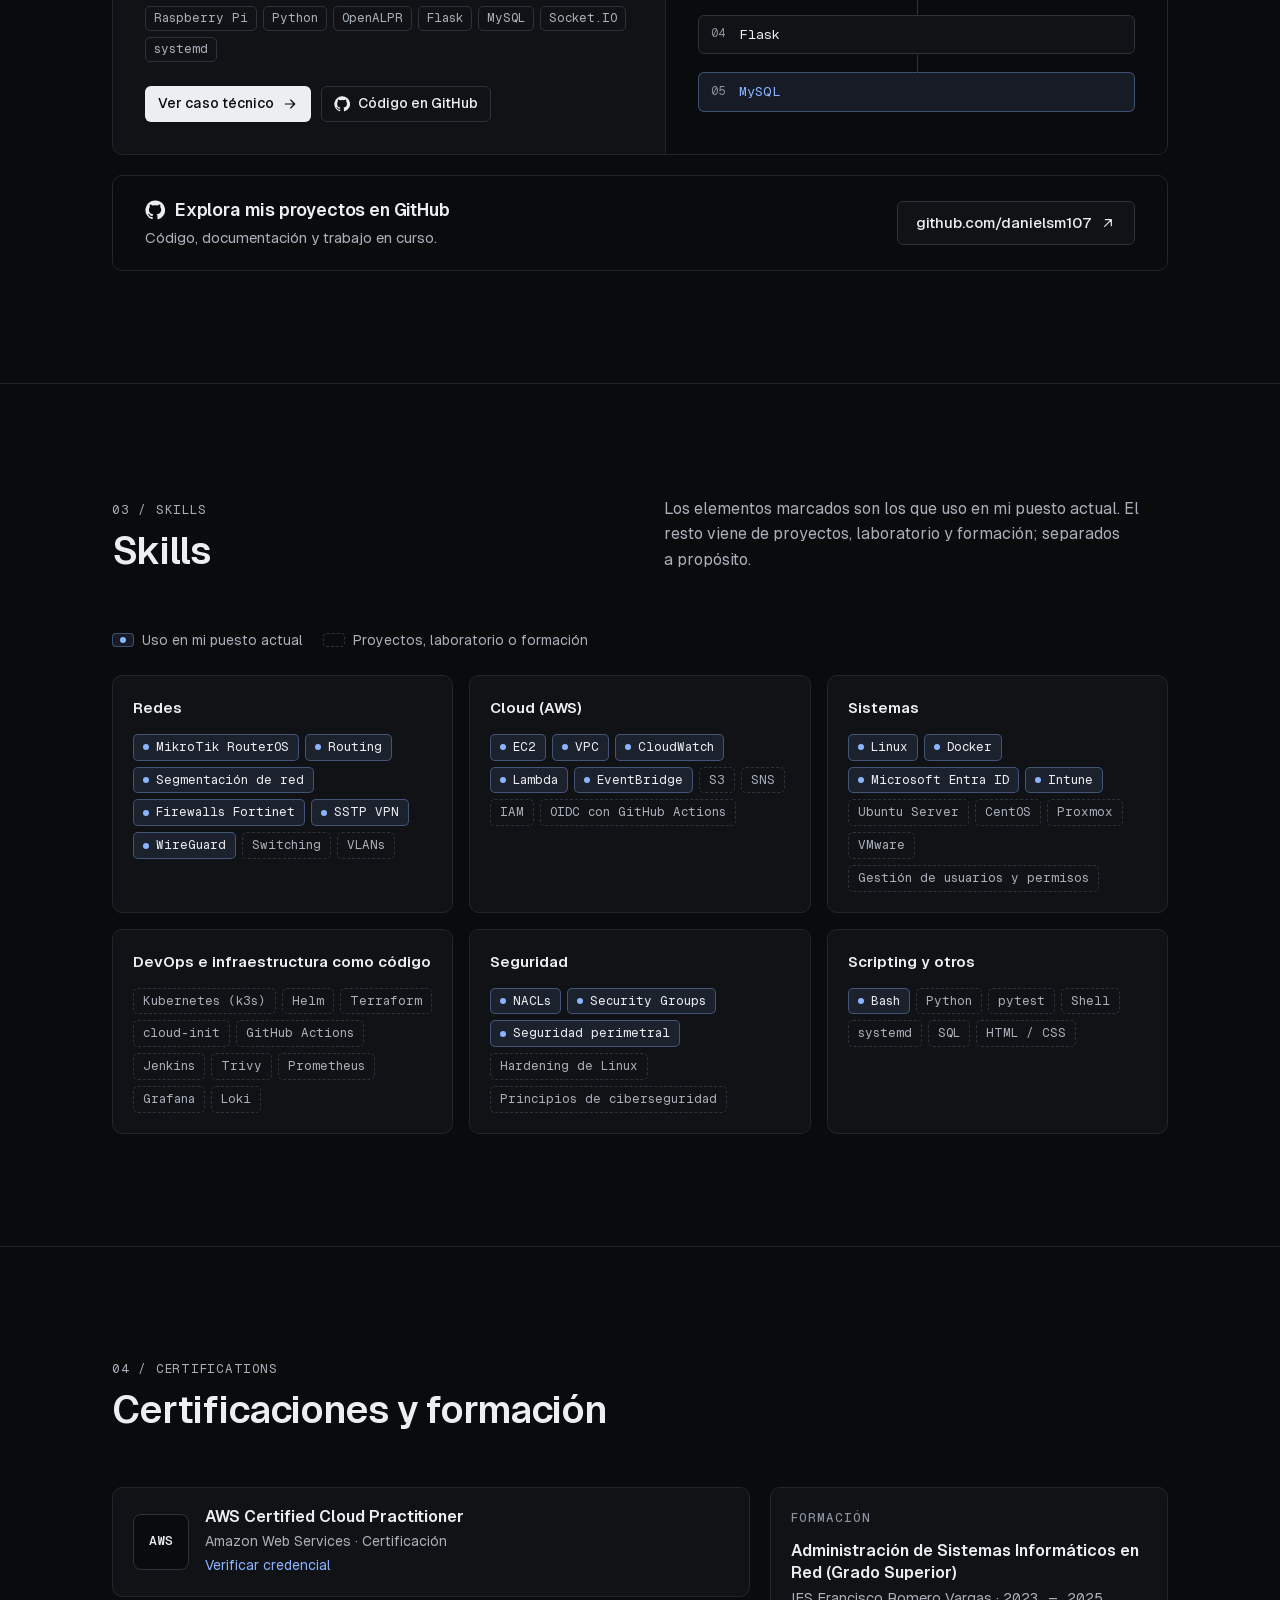
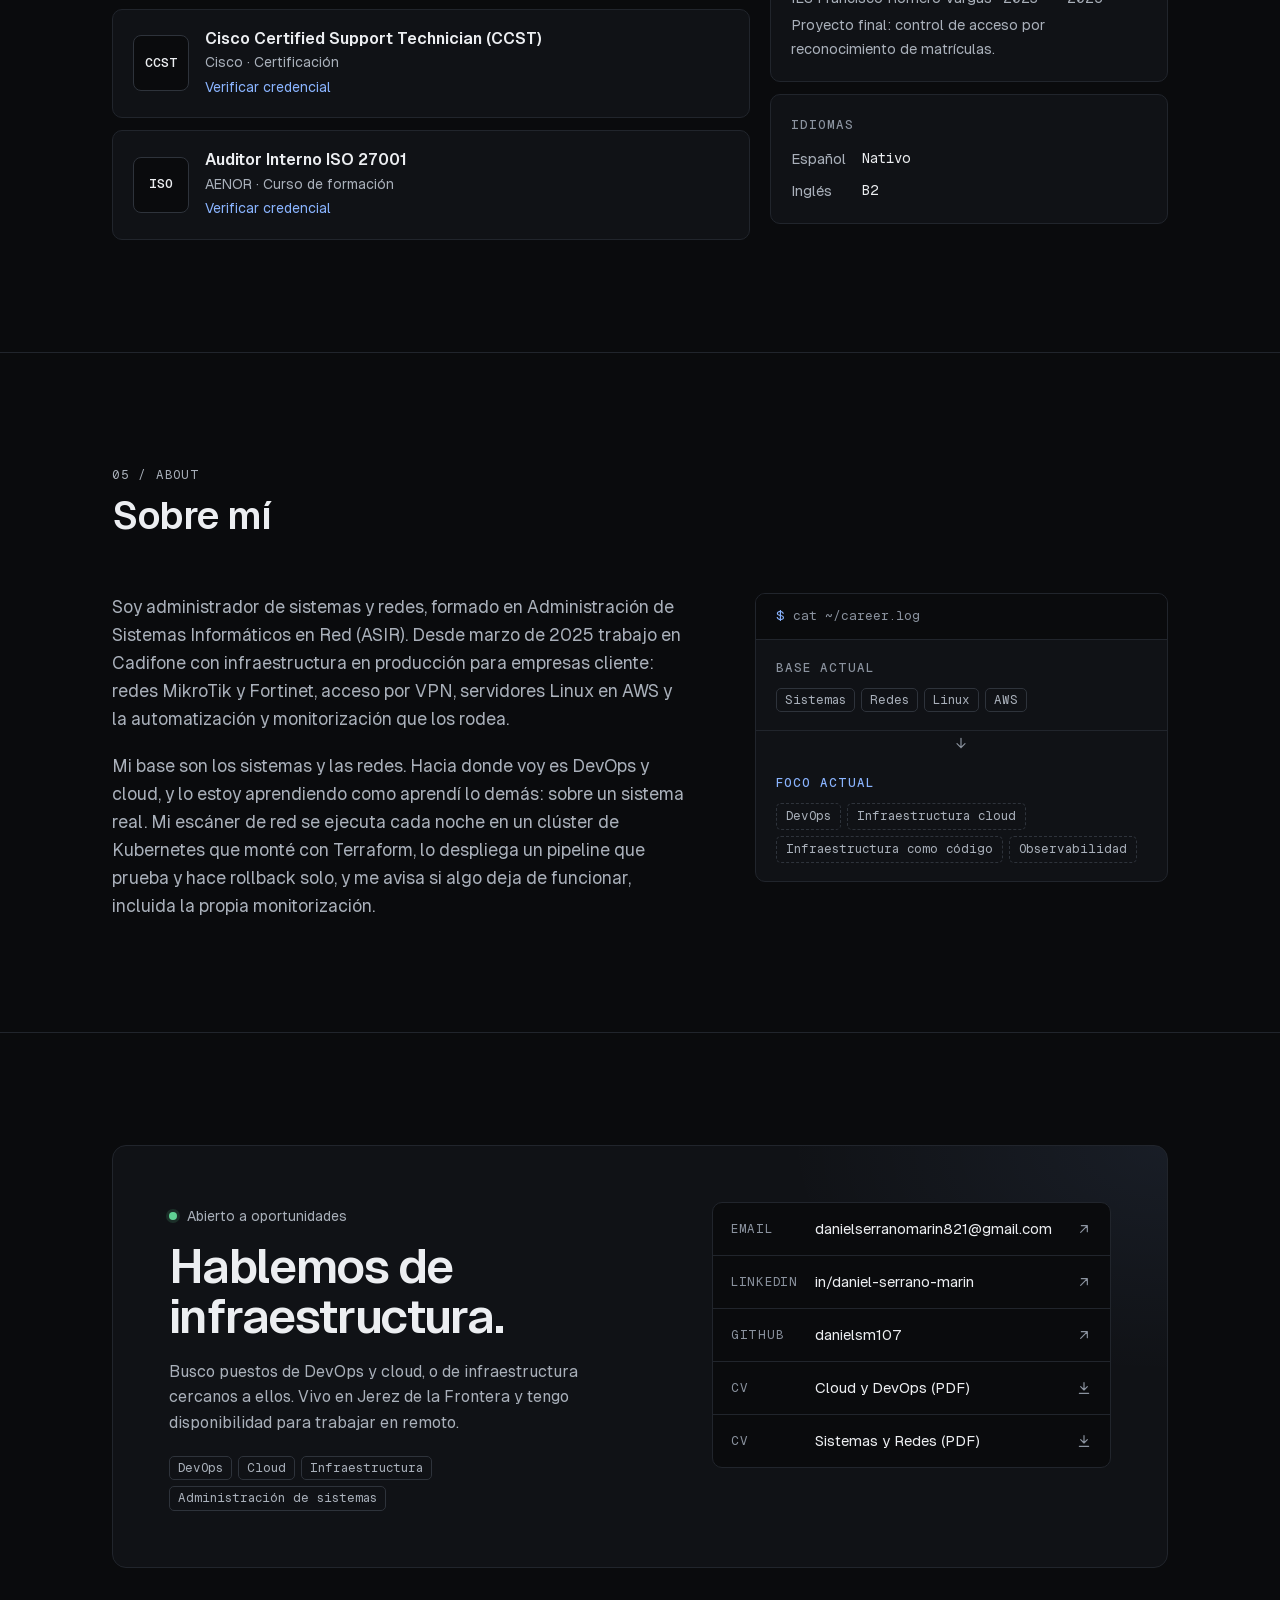
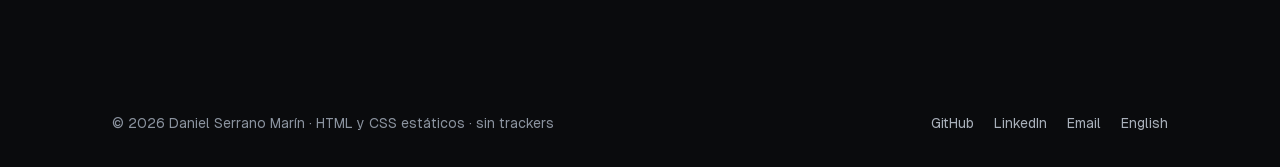
==== commit ae2c6f65: "Reposition toward DevOps/Cloud: scanner as a self-hosted DevOps platform - Hero, SEO, about and cont" ====
--- a/es/index.html
+++ b/es/index.html
@@ -3,8 +3,8 @@
 <head>
 <meta charset="utf-8">
 <meta name="viewport" content="width=device-width, initial-scale=1, viewport-fit=cover">
-<title>Daniel Serrano Marín — Administrador de Sistemas e Infraestructura</title>
-<meta name="description" content="Administrador de sistemas y redes en Jerez de la Frontera. Linux, redes empresariales (MikroTik, Fortinet, VPN) e infraestructura AWS (EC2, VPC, CloudWatch, Lambda). Evolucionando hacia cloud, DevOps y seguridad.">
+<title>Daniel Serrano Marín — Administrador de Sistemas y Redes → DevOps / Cloud</title>
+<meta name="description" content="Administrador de sistemas y redes en Jerez de la Frontera, orientado a DevOps y cloud. AWS, Linux y redes empresariales en producción; Kubernetes, Terraform, CI/CD y monitorización en una plataforma self-hosted propia.">
 <meta name="author" content="Daniel Serrano Marín">
 <meta name="theme-color" content="#0a0b0d">
 <meta name="color-scheme" content="dark">
@@ -14,13 +14,13 @@
 <link rel="alternate" hreflang="x-default" href="https://dsermar.dev/">
 <meta property="og:type" content="profile">
 <meta property="og:site_name" content="Daniel Serrano Marín">
-<meta property="og:title" content="Daniel Serrano Marín — Administrador de Sistemas e Infraestructura">
-<meta property="og:description" content="Administrador de sistemas y redes en Jerez de la Frontera. Linux, redes empresariales (MikroTik, Fortinet, VPN) e infraestructura AWS (EC2, VPC, CloudWatch, Lambda). Evolucionando hacia cloud, DevOps y seguridad.">
+<meta property="og:title" content="Daniel Serrano Marín — Administrador de Sistemas y Redes → DevOps / Cloud">
+<meta property="og:description" content="Administrador de sistemas y redes en Jerez de la Frontera, orientado a DevOps y cloud. AWS, Linux y redes empresariales en producción; Kubernetes, Terraform, CI/CD y monitorización en una plataforma self-hosted propia.">
 <meta property="og:url" content="https://dsermar.dev/es/">
 <meta property="og:image" content="https://dsermar.dev/assets/og.png">
 <meta property="og:image:width" content="1200">
 <meta property="og:image:height" content="630">
-<meta property="og:image:alt" content="Daniel Serrano Marín — Administrador de Sistemas e Infraestructura">
+<meta property="og:image:alt" content="Daniel Serrano Marín — Administrador de Sistemas y Redes → DevOps / Cloud">
 <meta property="og:locale" content="es_ES">
 <meta property="og:locale:alternate" content="en_US">
 <meta name="twitter:card" content="summary_large_image">
@@ -28,9 +28,9 @@
 <link rel="apple-touch-icon" href="/assets/apple-touch-icon.png">
 <link rel="preload" href="/assets/fonts/Geist-Variable.woff2" as="font" type="font/woff2" crossorigin>
 <link rel="preload" href="/assets/fonts/GeistMono-Variable.woff2" as="font" type="font/woff2" crossorigin>
-<link rel="stylesheet" href="/assets/site.css?v=mvgnup2g">
+<link rel="stylesheet" href="/assets/site.css?v=mwkmxbvs">
 <script>document.documentElement.classList.add('js')</script>
-<script type="application/ld+json">{"@context":"https://schema.org","@graph":[{"@type":"ProfilePage","@id":"https://dsermar.dev/es/#page","url":"https://dsermar.dev/es/","name":"Daniel Serrano Marín — Administrador de Sistemas e Infraestructura","inLanguage":"es","dateModified":"2026-10-20","mainEntity":{"@id":"https://dsermar.dev/#person"}},{"@type":"Person","@id":"https://dsermar.dev/#person","name":"Daniel Serrano Marín","url":"https://dsermar.dev","email":"mailto:danielserranomarin821@gmail.com","jobTitle":"Administrador de Sistemas y Redes","worksFor":{"@type":"Organization","name":"Cadifone"},"address":{"@type":"PostalAddress","addressLocality":"Jerez de la Frontera","addressRegion":"Andalucía","addressCountry":"ES"},"alumniOf":{"@type":"EducationalOrganization","name":"IES Francisco Romero Vargas"},"knowsLanguage":[{"@type":"Language","name":"Spanish","alternateName":"es"},{"@type":"Language","name":"English","alternateName":"en"}],"knowsAbout":["Linux","Network administration","MikroTik","Fortinet","VPN","AWS","Amazon EC2","Amazon VPC","Amazon CloudWatch","AWS Lambda","Docker","Bash","Python"],"hasCredential":[{"@type":"EducationalOccupationalCredential","name":"AWS Certified Cloud Practitioner","credentialCategory":"certification","recognizedBy":{"@type":"Organization","name":"Amazon Web Services"},"url":"https://www.credly.com/badges/a189a356-7261-48c6-a4c2-34f6d0c70d6d/public_url"},{"@type":"EducationalOccupationalCredential","name":"Cisco Certified Support Technician (CCST)","credentialCategory":"certification","recognizedBy":{"@type":"Organization","name":"Cisco"},"url":"https://www.credly.com/badges/2d9c0be0-a62d-45e4-a0bc-614cf53fad09/public_url"},{"@type":"EducationalOccupationalCredential","name":"ISO 27001 Internal Auditor","credentialCategory":"course","recognizedBy":{"@type":"Organization","name":"AENOR"},"url":"https://aenor.vottun.com/badgedetail?id=baee3e13-94b1-4ef4-bf6e-fa1b7fab3629"}],"sameAs":["https://github.com/danielsm107","https://www.linkedin.com/in/daniel-serrano-marin"]},{"@type":"WebSite","@id":"https://dsermar.dev/#website","url":"https://dsermar.dev","name":"Daniel Serrano Marín","inLanguage":["en","es"]}]}</script>
+<script type="application/ld+json">{"@context":"https://schema.org","@graph":[{"@type":"ProfilePage","@id":"https://dsermar.dev/es/#page","url":"https://dsermar.dev/es/","name":"Daniel Serrano Marín — Administrador de Sistemas y Redes → DevOps / Cloud","inLanguage":"es","dateModified":"2026-11-17","mainEntity":{"@id":"https://dsermar.dev/#person"}},{"@type":"Person","@id":"https://dsermar.dev/#person","name":"Daniel Serrano Marín","url":"https://dsermar.dev","email":"mailto:danielserranomarin821@gmail.com","jobTitle":"Administrador de Sistemas y Redes","worksFor":{"@type":"Organization","name":"Cadifone"},"address":{"@type":"PostalAddress","addressLocality":"Jerez de la Frontera","addressRegion":"Andalucía","addressCountry":"ES"},"alumniOf":{"@type":"EducationalOrganization","name":"IES Francisco Romero Vargas"},"knowsLanguage":[{"@type":"Language","name":"Spanish","alternateName":"es"},{"@type":"Language","name":"English","alternateName":"en"}],"knowsAbout":["Linux","Network administration","MikroTik","Fortinet","VPN","AWS","Amazon EC2","Amazon VPC","Amazon CloudWatch","AWS Lambda","Docker","Bash","Python"],"hasCredential":[{"@type":"EducationalOccupationalCredential","name":"AWS Certified Cloud Practitioner","credentialCategory":"certification","recognizedBy":{"@type":"Organization","name":"Amazon Web Services"},"url":"https://www.credly.com/badges/a189a356-7261-48c6-a4c2-34f6d0c70d6d/public_url"},{"@type":"EducationalOccupationalCredential","name":"Cisco Certified Support Technician (CCST)","credentialCategory":"certification","recognizedBy":{"@type":"Organization","name":"Cisco"},"url":"https://www.credly.com/badges/2d9c0be0-a62d-45e4-a0bc-614cf53fad09/public_url"},{"@type":"EducationalOccupationalCredential","name":"ISO 27001 Internal Auditor","credentialCategory":"course","recognizedBy":{"@type":"Organization","name":"AENOR"},"url":"https://aenor.vottun.com/badgedetail?id=baee3e13-94b1-4ef4-bf6e-fa1b7fab3629"}],"sameAs":["https://github.com/danielsm107","https://www.linkedin.com/in/daniel-serrano-marin"]},{"@type":"WebSite","@id":"https://dsermar.dev/#website","url":"https://dsermar.dev","name":"Daniel Serrano Marín","inLanguage":["en","es"]}]}</script>
 </head>
 <body>
 <a class="skip" href="#main">Saltar al contenido</a>
@@ -42,7 +42,7 @@
       <nav aria-label="Principal" class="nav-main"><ul class="nav-links"><li><a href="#top">Inicio</a></li><li><a href="#experience">Experiencia</a></li><li><a href="#projects">Proyectos</a></li><li><a href="#skills">Skills</a></li><li><a href="#certifications">Certificaciones</a></li><li><a href="#about">Sobre mí</a></li><li><a href="#contact">Contacto</a></li></ul></nav>
       <div class="nav-actions">
         <div class="lang" role="group" aria-label="Idioma"><a href="/" hreflang="en" lang="en">EN<span class="sr-only"> — Read in English</span></a><span aria-current="true" lang="es">ES</span></div>
-        <a class="btn btn-secondary btn-sm" href="/cv/daniel-serrano-marin-cv.pdf" download><svg viewBox="0 0 24 24" fill="none" stroke="currentColor" stroke-width="1.75" stroke-linecap="round" stroke-linejoin="round" aria-hidden="true"><path d="M12 4v11M7 10l5 5 5-5M5 20h14"/></svg>Descargar CV</a>
+        <a class="btn btn-secondary btn-sm" href="/cv/daniel-serrano-marin-cv-cloud-devops.pdf" download><svg viewBox="0 0 24 24" fill="none" stroke="currentColor" stroke-width="1.75" stroke-linecap="round" stroke-linejoin="round" aria-hidden="true"><path d="M12 4v11M7 10l5 5 5-5M5 20h14"/></svg>Descargar CV</a>
       </div>
     </div>
   </div>
@@ -52,13 +52,13 @@
   <div class="wrap hero-grid">
     <div class="reveal">
       <p class="status"><span class="dot" aria-hidden="true"></span><span>Abierto a oportunidades</span><span class="sep" aria-hidden="true">/</span><span>Jerez de la Frontera · remoto</span></p>
-      <h1 id="h-hero">Daniel Serrano Marín<span class="role">Administrador de Sistemas e Infraestructura</span></h1>
-      <p class="stack">Linux · Networking · AWS · Cloud · Automation</p>
-      <p class="lead">Administrador de sistemas y redes junior trabajando con infraestructura real: redes MikroTik y Fortinet para más de 35 clientes, VPNs corporativas y servidores Linux en AWS con monitorización en CloudWatch y automatización con Lambda.</p>
-      <p class="direction"><svg viewBox="0 0 24 24" fill="none" stroke="currentColor" stroke-width="1.75" stroke-linecap="round" stroke-linejoin="round" aria-hidden="true"><path d="M3 17l6-6 4 4 8-8M15 7h6v6"/></svg><span>Evolucionando hacia Cloud/DevOps</span></p>
+      <h1 id="h-hero">Daniel Serrano Marín<span class="role">Administrador de Sistemas y Redes → DevOps / Cloud</span></h1>
+      <p class="stack">AWS · Kubernetes · Terraform · CI/CD · Linux · Networking</p>
+      <p class="lead">Administrador de sistemas y redes con infraestructura en producción desde 2025: redes MikroTik y Fortinet para más de 35 clientes, VPNs corporativas y servidores Linux en AWS. Fuera del trabajo he construido y mantengo la plataforma completa de una herramienta open source propia: Terraform, Kubernetes, despliegue continuo con rollback automático, AWS sin claves y monitorización con alertas.</p>
+      <p class="direction"><svg viewBox="0 0 24 24" fill="none" stroke="currentColor" stroke-width="1.75" stroke-linecap="round" stroke-linejoin="round" aria-hidden="true"><path d="M3 17l6-6 4 4 8-8M15 7h6v6"/></svg><span>Orientado a DevOps / Cloud</span></p>
       <div class="hero-ctas">
         <a class="btn btn-primary" href="#projects">Ver proyectos<svg viewBox="0 0 24 24" fill="none" stroke="currentColor" stroke-width="1.75" stroke-linecap="round" stroke-linejoin="round" aria-hidden="true"><path d="M5 12h14M13 6l6 6-6 6"/></svg></a>
-        <a class="btn btn-secondary" href="/cv/daniel-serrano-marin-cv.pdf" download><svg viewBox="0 0 24 24" fill="none" stroke="currentColor" stroke-width="1.75" stroke-linecap="round" stroke-linejoin="round" aria-hidden="true"><path d="M12 4v11M7 10l5 5 5-5M5 20h14"/></svg>Descargar CV</a>
+        <a class="btn btn-secondary" href="/cv/daniel-serrano-marin-cv-cloud-devops.pdf" download><svg viewBox="0 0 24 24" fill="none" stroke="currentColor" stroke-width="1.75" stroke-linecap="round" stroke-linejoin="round" aria-hidden="true"><path d="M12 4v11M7 10l5 5 5-5M5 20h14"/></svg>Descargar CV</a>
         <span class="links">
           <a class="link-quiet" href="https://github.com/danielsm107" rel="noopener"><svg viewBox="0 0 24 24" fill="currentColor" aria-hidden="true"><path d="M12 .5a11.5 11.5 0 0 0-3.64 22.41c.58.1.79-.25.79-.56v-2c-3.2.7-3.88-1.36-3.88-1.36-.52-1.33-1.28-1.69-1.28-1.69-1.05-.71.08-.7.08-.7 1.16.08 1.77 1.19 1.77 1.19 1.03 1.77 2.7 1.26 3.36.96.1-.75.4-1.26.73-1.55-2.56-.29-5.24-1.28-5.24-5.69 0-1.26.45-2.28 1.19-3.09-.12-.29-.52-1.46.11-3.05 0 0 .97-.31 3.17 1.18a11 11 0 0 1 5.77 0c2.2-1.49 3.17-1.18 3.17-1.18.63 1.59.23 2.76.11 3.05.74.81 1.19 1.83 1.19 3.09 0 4.42-2.69 5.39-5.25 5.68.41.36.78 1.06.78 2.14v3.17c0 .31.21.67.8.56A11.5 11.5 0 0 0 12 .5Z"/></svg>GitHub</a>
           <a class="link-quiet" href="https://www.linkedin.com/in/daniel-serrano-marin" rel="noopener"><svg viewBox="0 0 24 24" fill="currentColor" aria-hidden="true"><path d="M20.45 20.45h-3.56v-5.57c0-1.33-.02-3.04-1.85-3.04-1.86 0-2.14 1.45-2.14 2.94v5.67H9.34V9h3.41v1.56h.05c.48-.9 1.64-1.85 3.37-1.85 3.6 0 4.27 2.37 4.27 5.46v6.28ZM5.34 7.43a2.06 2.06 0 1 1 0-4.13 2.06 2.06 0 0 1 0 4.13ZM7.12 20.45H3.56V9h3.56v11.45ZM22.22 0H1.77C.79 0 0 .77 0 1.73v20.54C0 23.23.79 24 1.77 24h20.45c.98 0 1.78-.77 1.78-1.73V1.73C24 .77 23.2 0 22.22 0Z"/></svg>LinkedIn</a>
@@ -73,7 +73,7 @@
     <div class="area"><h3>Sistemas</h3><ul><li>Linux</li><li>Ubuntu Server</li><li>CentOS</li><li>VMware</li><li>Proxmox</li><li>Docker</li></ul></div>
     <div class="area"><h3>Redes</h3><ul><li>MikroTik</li><li>Fortinet</li><li>Routing</li><li>VLANs</li><li>VPN</li></ul></div>
     <div class="area"><h3>Cloud</h3><ul><li>AWS EC2</li><li>VPC</li><li>CloudWatch</li><li>Lambda</li><li>EventBridge</li><li>S3</li></ul></div>
-    <div class="area"><h3>Automatización</h3><ul><li>Bash</li><li>Python</li><li>AWS Lambda</li><li>EventBridge</li><li>systemd</li></ul></div>
+    <div class="area"><h3>DevOps y automatización</h3><ul><li>Kubernetes (k3s)</li><li>Helm</li><li>Terraform</li><li>GitHub Actions · Jenkins</li><li>Prometheus · Grafana · Loki</li><li>Bash · Python</li></ul></div>
     <div class="area"><h3>Seguridad</h3><ul><li>Firewalls</li><li>VPN</li><li>NACLs</li><li>Security Groups</li><li>Linux hardening</li></ul></div>
   </div></div>
 </section>
@@ -129,18 +129,18 @@
     <div class="projects">
       <article class="pcard" aria-labelledby="p-network-topology-scanner">
         <div class="pcard-body">
-          <p class="pcard-meta"><span>Proyecto personal</span><span>2026 — Actualidad</span></p>
-          <h3 id="p-network-topology-scanner"><a href="/es/projects/network-topology-scanner/">Escáner de topología de red</a></h3>
-          <p>Escanea una red con Nmap, construye la topología como grafo con NetworkX y la exporta a HTML interactivo con PyVis.</p>
-          <ul class="tags" aria-label="Tecnologías"><li class="tag">Python</li><li class="tag">Nmap</li><li class="tag">NetworkX</li><li class="tag">PyVis</li></ul>
+          <p class="pcard-meta"><span>Proyecto personal open source</span><span>2026 — Actualidad</span></p>
+          <h3 id="p-network-topology-scanner"><a href="/es/projects/network-topology-scanner/">Network Topology Scanner + plataforma DevOps self-hosted</a></h3>
+          <p>Un escáner de red en Python y la plataforma que lo construye, despliega, vigila y respalda: Terraform, Kubernetes, Jenkins, AWS con OIDC, Prometheus, Grafana y Loki.</p>
+          <ul class="tags" aria-label="Tecnologías"><li class="tag">Kubernetes</li><li class="tag">Terraform</li><li class="tag">Helm</li><li class="tag">Jenkins</li><li class="tag">GitHub Actions</li><li class="tag">AWS</li><li class="tag">Prometheus</li><li class="tag">Python</li></ul>
           <div class="pcard-actions">
-            <a class="btn btn-primary btn-sm" href="/es/projects/network-topology-scanner/">Ver caso técnico<svg viewBox="0 0 24 24" fill="none" stroke="currentColor" stroke-width="1.75" stroke-linecap="round" stroke-linejoin="round" aria-hidden="true"><path d="M5 12h14M13 6l6 6-6 6"/></svg><span class="sr-only">: Escáner de topología de red</span></a>
-            <a class="btn btn-secondary btn-sm" href="https://github.com/danielsm107/network-topology-scanner" rel="noopener"><svg viewBox="0 0 24 24" fill="currentColor" aria-hidden="true"><path d="M12 .5a11.5 11.5 0 0 0-3.64 22.41c.58.1.79-.25.79-.56v-2c-3.2.7-3.88-1.36-3.88-1.36-.52-1.33-1.28-1.69-1.28-1.69-1.05-.71.08-.7.08-.7 1.16.08 1.77 1.19 1.77 1.19 1.03 1.77 2.7 1.26 3.36.96.1-.75.4-1.26.73-1.55-2.56-.29-5.24-1.28-5.24-5.69 0-1.26.45-2.28 1.19-3.09-.12-.29-.52-1.46.11-3.05 0 0 .97-.31 3.17 1.18a11 11 0 0 1 5.77 0c2.2-1.49 3.17-1.18 3.17-1.18.63 1.59.23 2.76.11 3.05.74.81 1.19 1.83 1.19 3.09 0 4.42-2.69 5.39-5.25 5.68.41.36.78 1.06.78 2.14v3.17c0 .31.21.67.8.56A11.5 11.5 0 0 0 12 .5Z"/></svg>Código en GitHub<span class="sr-only">: Escáner de topología de red</span></a>
+            <a class="btn btn-primary btn-sm" href="/es/projects/network-topology-scanner/">Ver caso técnico<svg viewBox="0 0 24 24" fill="none" stroke="currentColor" stroke-width="1.75" stroke-linecap="round" stroke-linejoin="round" aria-hidden="true"><path d="M5 12h14M13 6l6 6-6 6"/></svg><span class="sr-only">: Network Topology Scanner + plataforma DevOps self-hosted</span></a>
+            <a class="btn btn-secondary btn-sm" href="https://github.com/danielsm107/network-topology-scanner" rel="noopener"><svg viewBox="0 0 24 24" fill="currentColor" aria-hidden="true"><path d="M12 .5a11.5 11.5 0 0 0-3.64 22.41c.58.1.79-.25.79-.56v-2c-3.2.7-3.88-1.36-3.88-1.36-.52-1.33-1.28-1.69-1.28-1.69-1.05-.71.08-.7.08-.7 1.16.08 1.77 1.19 1.77 1.19 1.03 1.77 2.7 1.26 3.36.96.1-.75.4-1.26.73-1.55-2.56-.29-5.24-1.28-5.24-5.69 0-1.26.45-2.28 1.19-3.09-.12-.29-.52-1.46.11-3.05 0 0 .97-.31 3.17 1.18a11 11 0 0 1 5.77 0c2.2-1.49 3.17-1.18 3.17-1.18.63 1.59.23 2.76.11 3.05.74.81 1.19 1.83 1.19 3.09 0 4.42-2.69 5.39-5.25 5.68.41.36.78 1.06.78 2.14v3.17c0 .31.21.67.8.56A11.5 11.5 0 0 0 12 .5Z"/></svg>Código en GitHub<span class="sr-only">: Network Topology Scanner + plataforma DevOps self-hosted</span></a>
           </div>
         </div>
         <div class="pcard-flow">
           <p class="eyebrow">Flujo</p>
-          <ol class="pipe" aria-label="Escáner de topología de red — flujo"><li>Network</li><li>Nmap</li><li>Python</li><li>NetworkX</li><li>PyVis</li><li>Interactive HTML</li></ol>
+          <ol class="pipe" aria-label="Network Topology Scanner + plataforma DevOps self-hosted — flujo"><li>GitHub Actions</li><li>PyPI · GHCR</li><li>Jenkins</li><li>k3s</li><li>Nightly scan</li><li>Prometheus · Loki</li></ol>
         </div>
       </article>
       <article class="pcard" aria-labelledby="p-lpr-access-control">
@@ -180,11 +180,15 @@
       </div>
       <div class="skill">
         <h3>Cloud (AWS)</h3>
-        <ul class="tags"><li class="chip work">EC2<span class="sr-only"> (Uso en mi puesto actual)</span></li><li class="chip work">VPC<span class="sr-only"> (Uso en mi puesto actual)</span></li><li class="chip work">CloudWatch<span class="sr-only"> (Uso en mi puesto actual)</span></li><li class="chip work">Lambda<span class="sr-only"> (Uso en mi puesto actual)</span></li><li class="chip work">EventBridge<span class="sr-only"> (Uso en mi puesto actual)</span></li><li class="chip">S3</li></ul>
+        <ul class="tags"><li class="chip work">EC2<span class="sr-only"> (Uso en mi puesto actual)</span></li><li class="chip work">VPC<span class="sr-only"> (Uso en mi puesto actual)</span></li><li class="chip work">CloudWatch<span class="sr-only"> (Uso en mi puesto actual)</span></li><li class="chip work">Lambda<span class="sr-only"> (Uso en mi puesto actual)</span></li><li class="chip work">EventBridge<span class="sr-only"> (Uso en mi puesto actual)</span></li><li class="chip">S3</li><li class="chip">SNS</li><li class="chip">IAM</li><li class="chip">OIDC con GitHub Actions</li></ul>
       </div>
       <div class="skill">
         <h3>Sistemas</h3>
-        <ul class="tags"><li class="chip work">Linux<span class="sr-only"> (Uso en mi puesto actual)</span></li><li class="chip work">Docker<span class="sr-only"> (Uso en mi puesto actual)</span></li><li class="chip work">Microsoft Entra ID<span class="sr-only"> (Uso en mi puesto actual)</span></li><li class="chip work">Intune<span class="sr-only"> (Uso en mi puesto actual)</span></li><li class="chip">Ubuntu Server</li><li class="chip">CentOS</li><li class="chip">Proxmox</li><li class="chip">VMware</li><li class="chip">Kubernetes (k3s / Minikube)</li><li class="chip">Gestión de usuarios y permisos</li></ul>
+        <ul class="tags"><li class="chip work">Linux<span class="sr-only"> (Uso en mi puesto actual)</span></li><li class="chip work">Docker<span class="sr-only"> (Uso en mi puesto actual)</span></li><li class="chip work">Microsoft Entra ID<span class="sr-only"> (Uso en mi puesto actual)</span></li><li class="chip work">Intune<span class="sr-only"> (Uso en mi puesto actual)</span></li><li class="chip">Ubuntu Server</li><li class="chip">CentOS</li><li class="chip">Proxmox</li><li class="chip">VMware</li><li class="chip">Gestión de usuarios y permisos</li></ul>
+      </div>
+      <div class="skill">
+        <h3>DevOps e infraestructura como código</h3>
+        <ul class="tags"><li class="chip">Kubernetes (k3s)</li><li class="chip">Helm</li><li class="chip">Terraform</li><li class="chip">cloud-init</li><li class="chip">GitHub Actions</li><li class="chip">Jenkins</li><li class="chip">Trivy</li><li class="chip">Prometheus</li><li class="chip">Grafana</li><li class="chip">Loki</li></ul>
       </div>
       <div class="skill">
         <h3>Seguridad</h3>
@@ -192,7 +196,7 @@
       </div>
       <div class="skill">
         <h3>Scripting y otros</h3>
-        <ul class="tags"><li class="chip work">Bash<span class="sr-only"> (Uso en mi puesto actual)</span></li><li class="chip">Python</li><li class="chip">Shell</li><li class="chip">systemd</li><li class="chip">SQL</li><li class="chip">HTML / CSS</li></ul>
+        <ul class="tags"><li class="chip work">Bash<span class="sr-only"> (Uso en mi puesto actual)</span></li><li class="chip">Python</li><li class="chip">pytest</li><li class="chip">Shell</li><li class="chip">systemd</li><li class="chip">SQL</li><li class="chip">HTML / CSS</li></ul>
       </div>
     </div>
   </div>
@@ -243,12 +247,12 @@
   
 </div>
     <div class="about-grid">
-      <div class="prose"><p>Soy administrador de sistemas y redes, formado en Administración de Sistemas Informáticos en Red (ASIR). Desde marzo de 2025 trabajo en Cadifone con infraestructura en producción para empresas cliente: redes MikroTik y Fortinet, acceso por VPN, servidores Linux en AWS y la automatización y monitorización que los rodea.</p><p>Mi base son los sistemas y las redes. Hacia donde voy es la infraestructura cloud, DevOps y la seguridad, y lo estoy construyendo igual que aprendí lo demás: sobre sistemas reales y automatizando todo lo que se repite.</p></div>
+      <div class="prose"><p>Soy administrador de sistemas y redes, formado en Administración de Sistemas Informáticos en Red (ASIR). Desde marzo de 2025 trabajo en Cadifone con infraestructura en producción para empresas cliente: redes MikroTik y Fortinet, acceso por VPN, servidores Linux en AWS y la automatización y monitorización que los rodea.</p><p>Mi base son los sistemas y las redes. Hacia donde voy es DevOps y cloud, y lo estoy aprendiendo como aprendí lo demás: sobre un sistema real. Mi escáner de red se ejecuta cada noche en un clúster de Kubernetes que monté con Terraform, lo despliega un pipeline que prueba y hace rollback solo, y me avisa si algo deja de funcionar, incluida la propia monitorización.</p></div>
       <div class="trajectory">
         <p class="cmd" aria-hidden="true"><b>$</b> cat ~/career.log</p>
         <div class="traj-step"><h3>Base actual</h3><ul class="tags"><li class="tag">Sistemas</li><li class="tag">Redes</li><li class="tag">Linux</li><li class="tag">AWS</li></ul></div>
         <div class="traj-arrow" aria-hidden="true"><svg viewBox="0 0 24 24" fill="none" stroke="currentColor" stroke-width="1.75" stroke-linecap="round" stroke-linejoin="round" aria-hidden="true"><path d="M12 5v14M6 13l6 6 6-6"/></svg></div>
-        <div class="traj-step is-focus"><h3>Foco actual</h3><ul class="tags"><li class="chip">Infraestructura cloud</li><li class="chip">Automatización</li><li class="chip">DevOps</li><li class="chip">Ciberseguridad</li></ul></div>
+        <div class="traj-step is-focus"><h3>Foco actual</h3><ul class="tags"><li class="chip">DevOps</li><li class="chip">Infraestructura cloud</li><li class="chip">Infraestructura como código</li><li class="chip">Observabilidad</li></ul></div>
       </div>
     </div>
   </div>
@@ -259,15 +263,15 @@
       <div>
         <p class="status" style="margin:0"><span class="dot" aria-hidden="true"></span><span>Abierto a oportunidades</span></p>
         <h2 id="h-contact">Hablemos de infraestructura.</h2>
-        <p>Busco puestos en administración de sistemas, redes, cloud, DevOps o infraestructura. Vivo en Jerez de la Frontera y tengo disponibilidad para trabajar en remoto.</p>
-        <ul class="tags" aria-label="Puestos que busco"><li class="tag">Administración de sistemas</li><li class="tag">Redes</li><li class="tag">Cloud</li><li class="tag">DevOps</li><li class="tag">Infraestructura</li></ul>
+        <p>Busco puestos de DevOps y cloud, o de infraestructura cercanos a ellos. Vivo en Jerez de la Frontera y tengo disponibilidad para trabajar en remoto.</p>
+        <ul class="tags" aria-label="Puestos que busco"><li class="tag">DevOps</li><li class="tag">Cloud</li><li class="tag">Infraestructura</li><li class="tag">Administración de sistemas</li></ul>
       </div>
       <ul class="contact-links">
         <li><a href="mailto:danielserranomarin821@gmail.com"><span class="k">Email</span><span class="v">danielserranomarin821@gmail.com</span><svg viewBox="0 0 24 24" fill="none" stroke="currentColor" stroke-width="1.75" stroke-linecap="round" stroke-linejoin="round" aria-hidden="true"><path d="M7 17 17 7M8 7h9v9"/></svg></a></li>
         <li><a href="https://www.linkedin.com/in/daniel-serrano-marin" rel="noopener"><span class="k">LinkedIn</span><span class="v">in/daniel-serrano-marin</span><svg viewBox="0 0 24 24" fill="none" stroke="currentColor" stroke-width="1.75" stroke-linecap="round" stroke-linejoin="round" aria-hidden="true"><path d="M7 17 17 7M8 7h9v9"/></svg></a></li>
         <li><a href="https://github.com/danielsm107" rel="noopener"><span class="k">GitHub</span><span class="v">danielsm107</span><svg viewBox="0 0 24 24" fill="none" stroke="currentColor" stroke-width="1.75" stroke-linecap="round" stroke-linejoin="round" aria-hidden="true"><path d="M7 17 17 7M8 7h9v9"/></svg></a></li>
+        <li><a href="/cv/daniel-serrano-marin-cv-cloud-devops.pdf" download><span class="k">CV</span><span class="v">Cloud y DevOps (PDF)</span><svg viewBox="0 0 24 24" fill="none" stroke="currentColor" stroke-width="1.75" stroke-linecap="round" stroke-linejoin="round" aria-hidden="true"><path d="M12 4v11M7 10l5 5 5-5M5 20h14"/></svg></a></li>
         <li><a href="/cv/daniel-serrano-marin-cv.pdf" download><span class="k">CV</span><span class="v">Sistemas y Redes (PDF)</span><svg viewBox="0 0 24 24" fill="none" stroke="currentColor" stroke-width="1.75" stroke-linecap="round" stroke-linejoin="round" aria-hidden="true"><path d="M12 4v11M7 10l5 5 5-5M5 20h14"/></svg></a></li>
-        <li><a href="/cv/daniel-serrano-marin-cv-cloud-devops.pdf" download><span class="k">CV</span><span class="v">Cloud y DevOps (PDF)</span><svg viewBox="0 0 24 24" fill="none" stroke="currentColor" stroke-width="1.75" stroke-linecap="round" stroke-linejoin="round" aria-hidden="true"><path d="M12 4v11M7 10l5 5 5-5M5 20h14"/></svg></a></li>
       </ul>
     </div>
   </div>
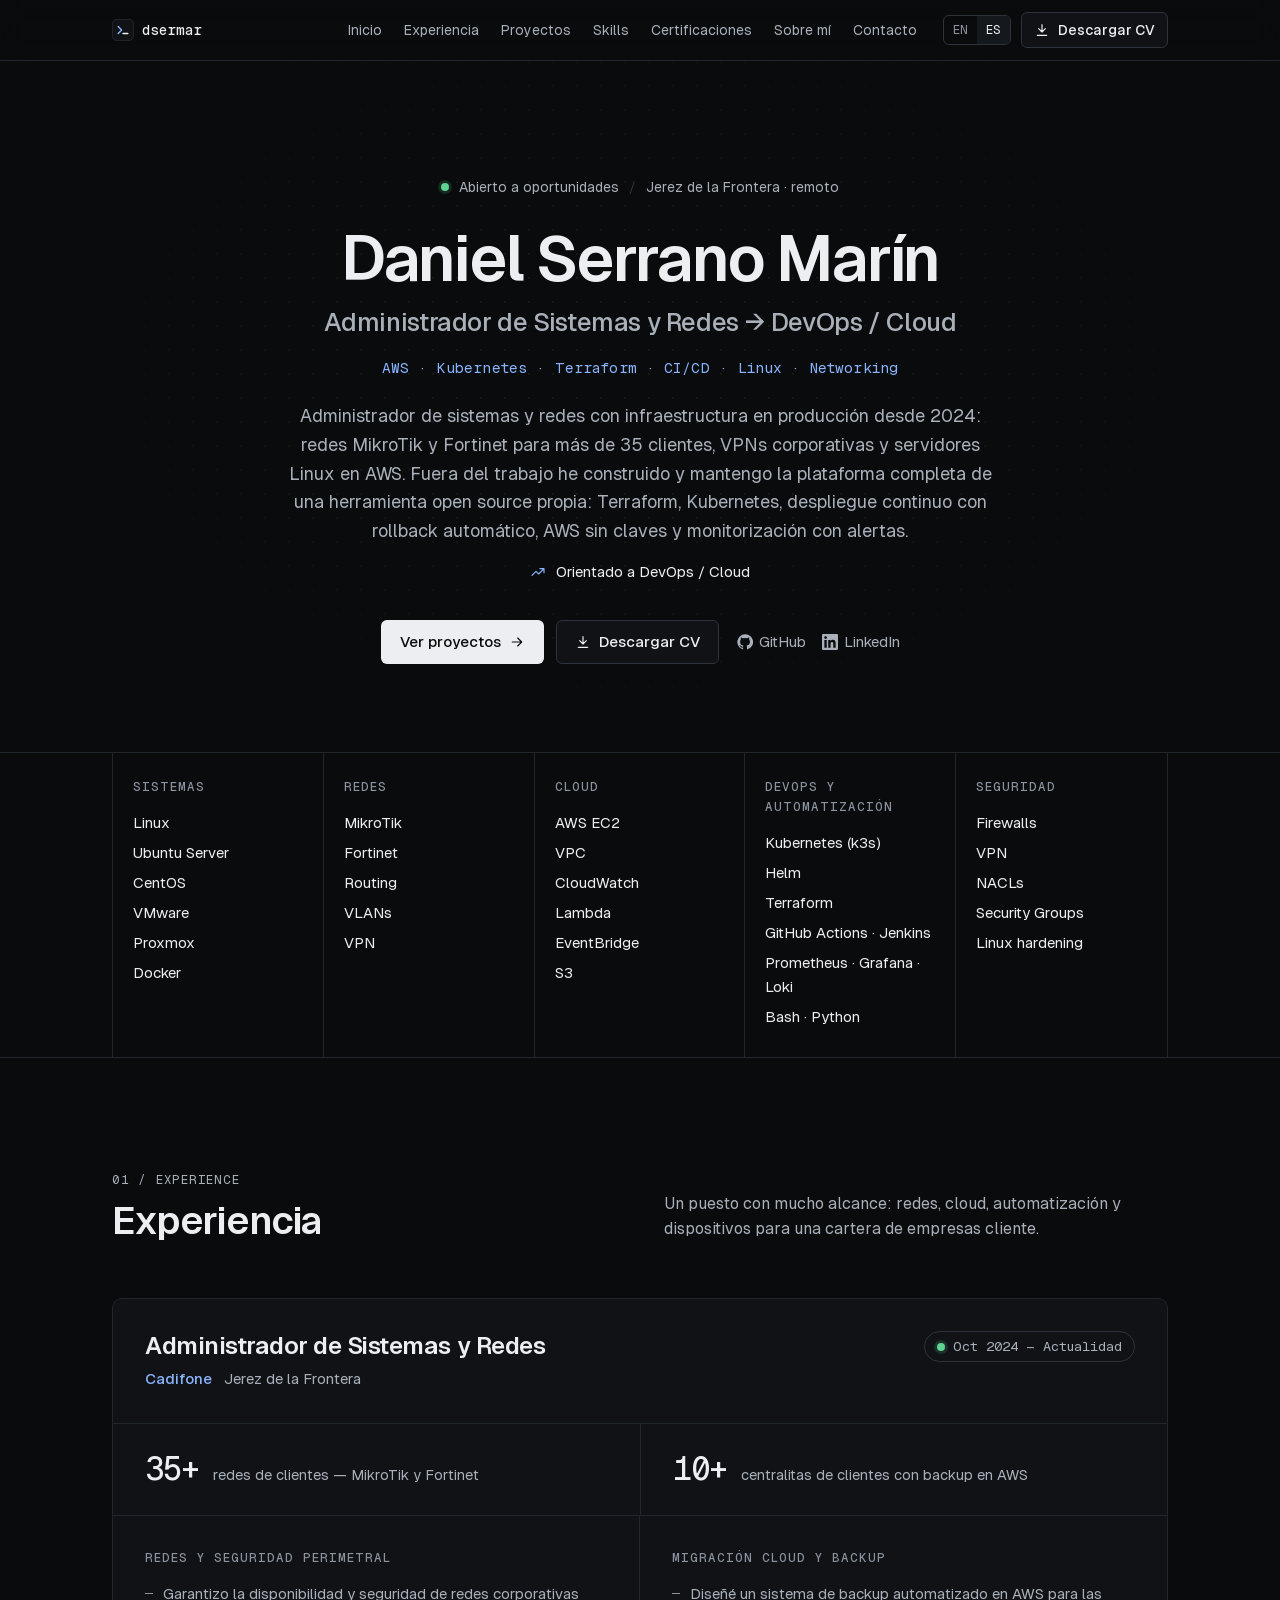
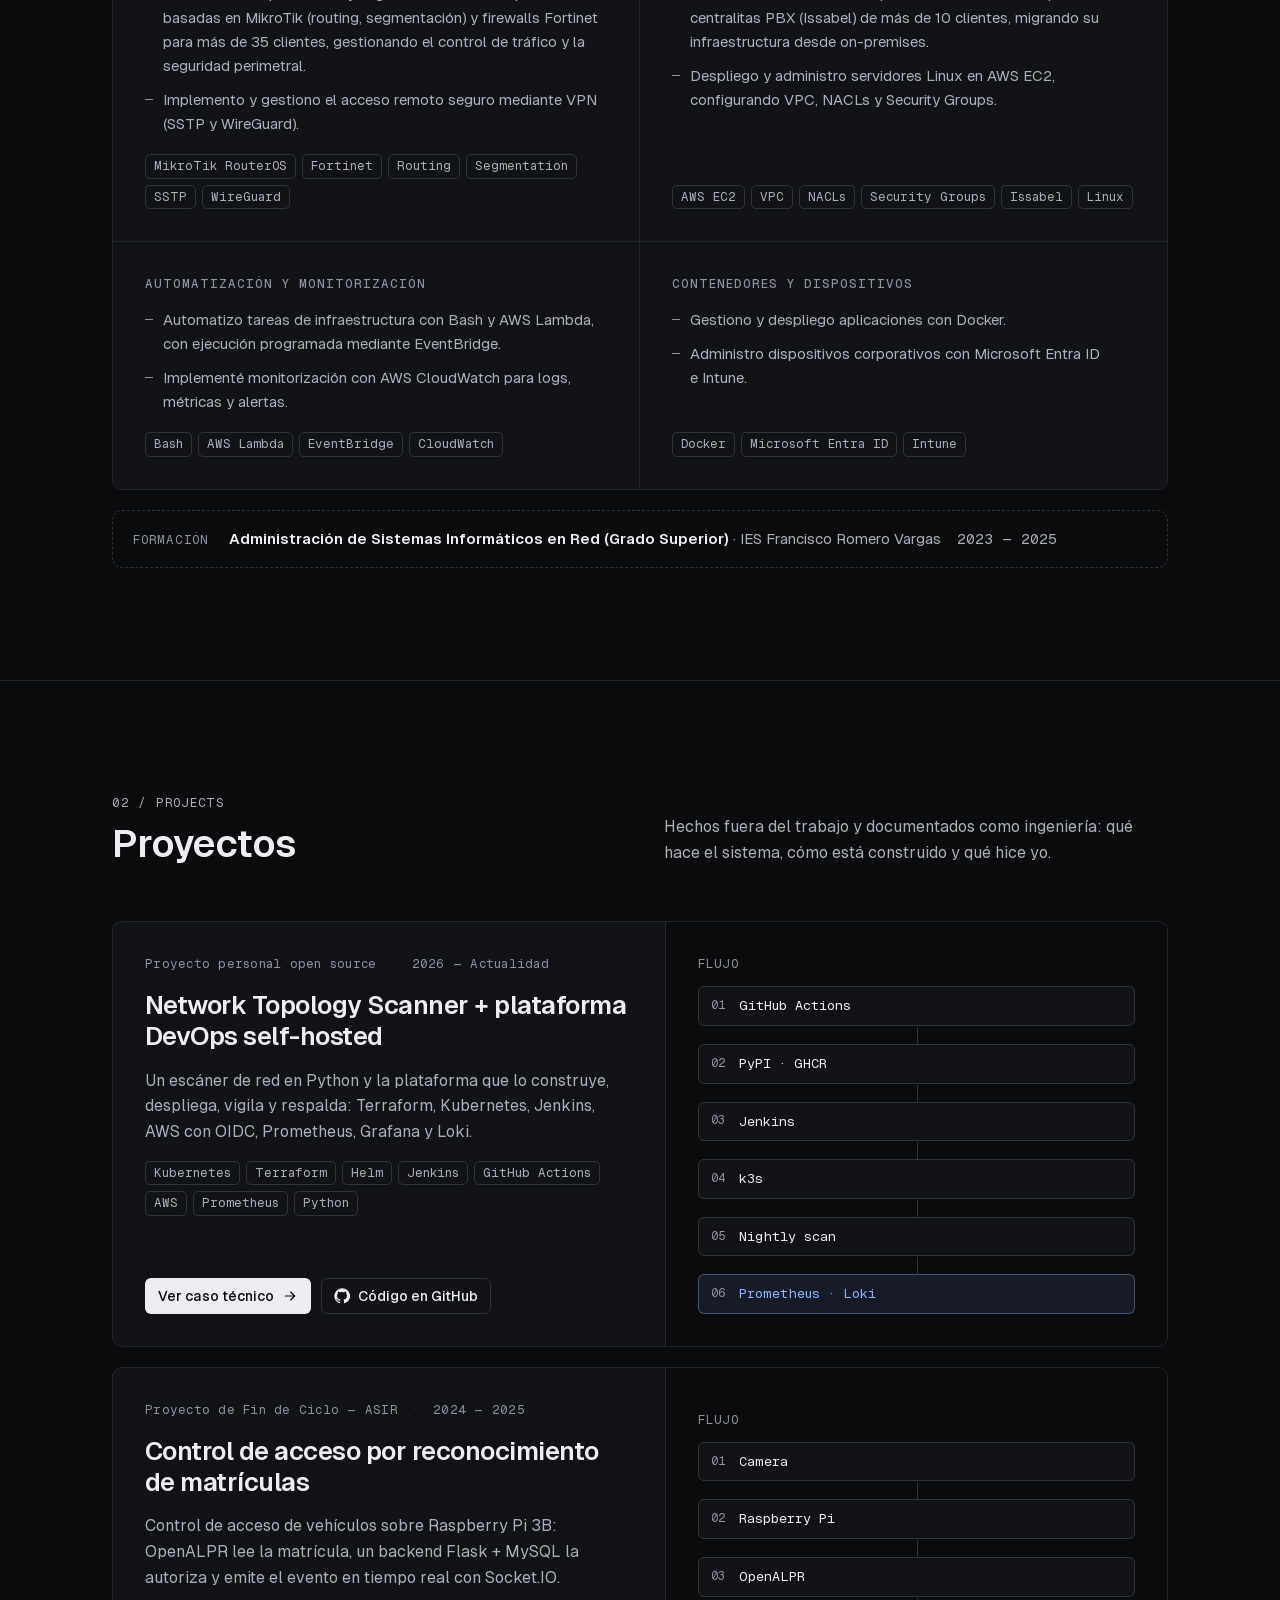
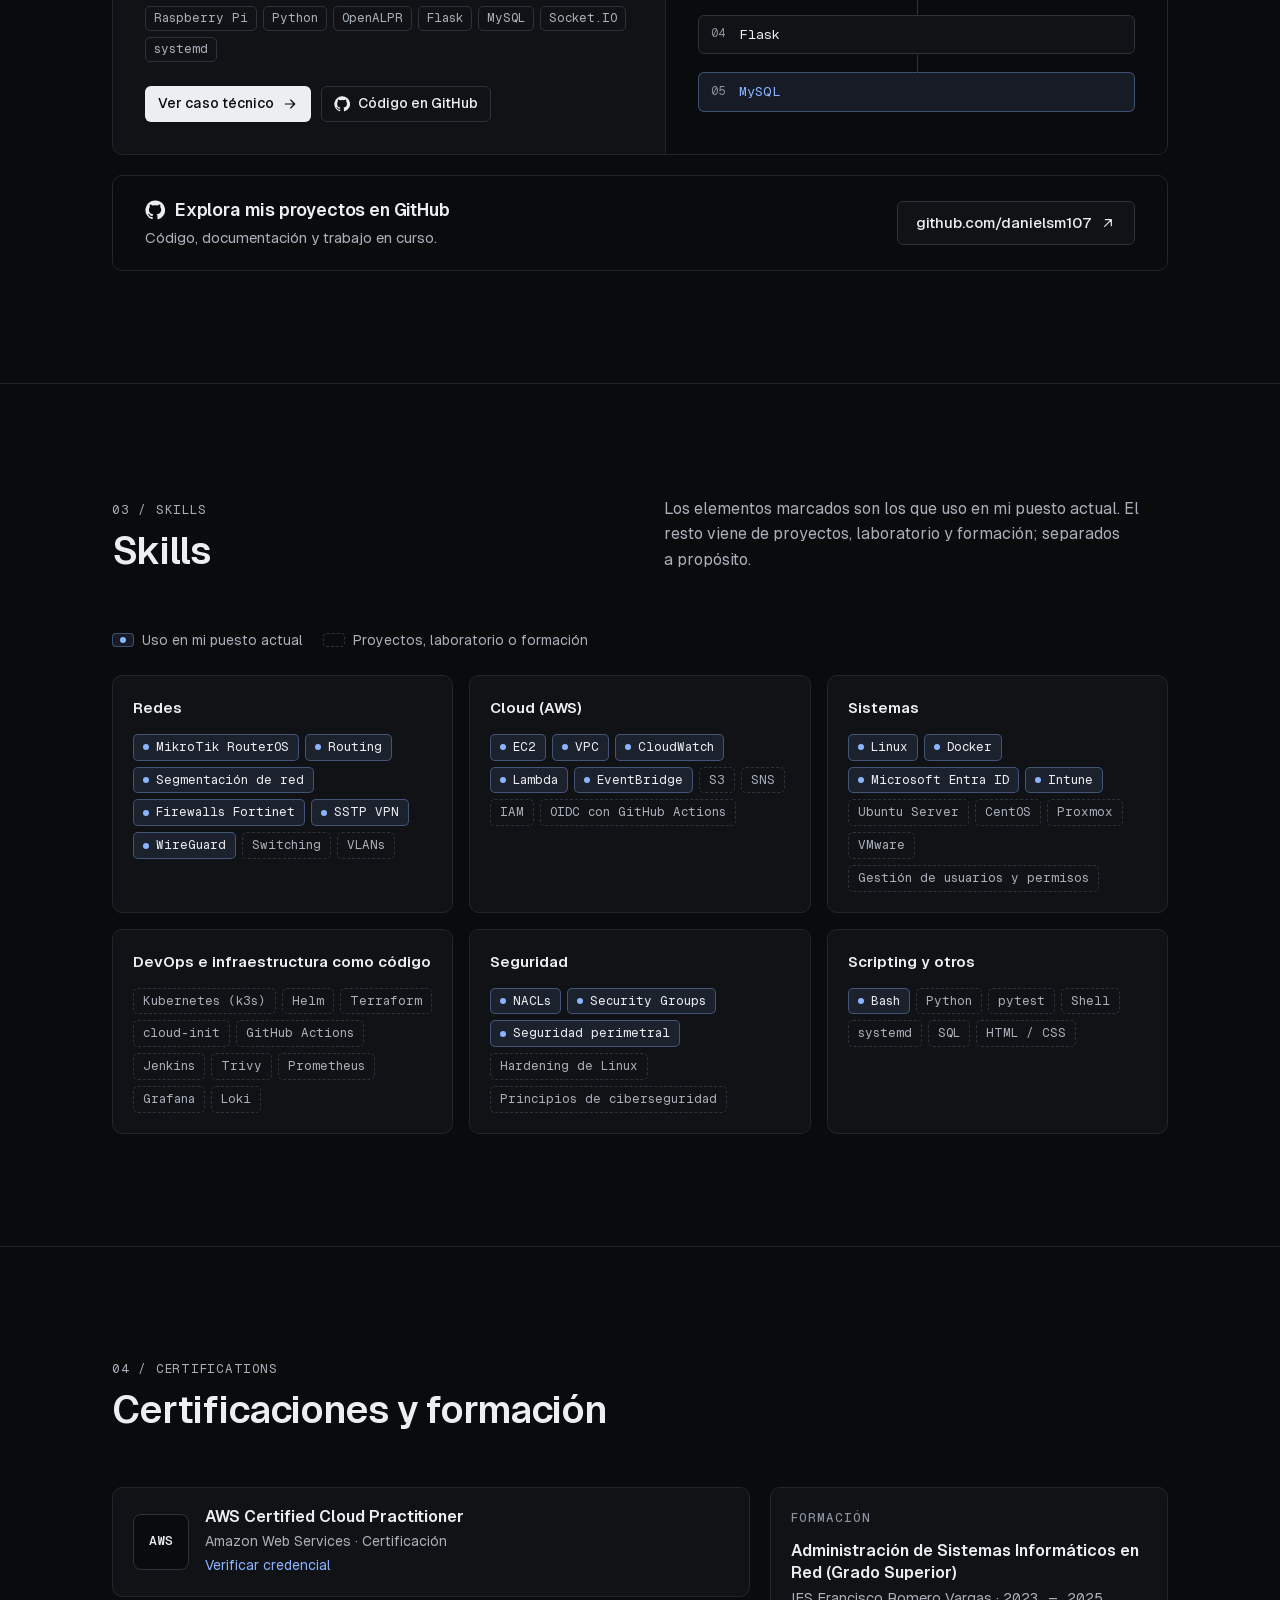
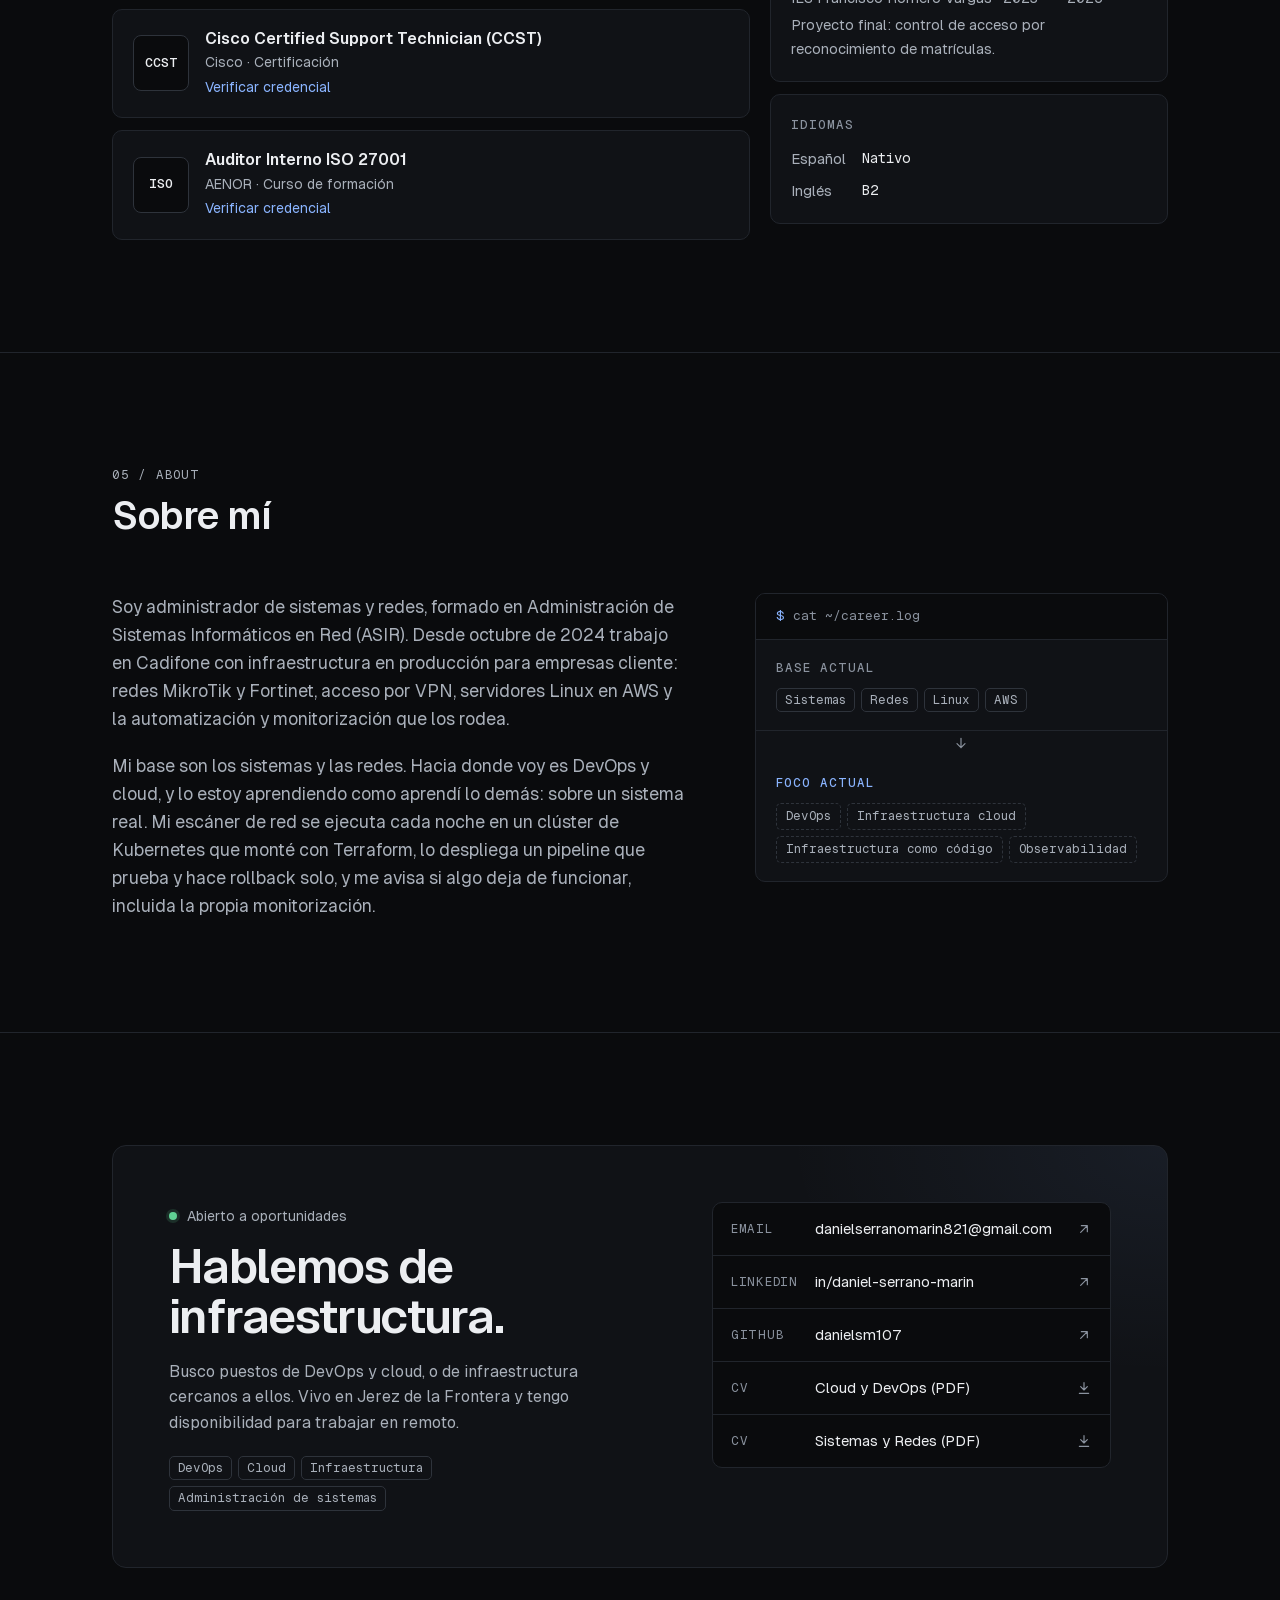
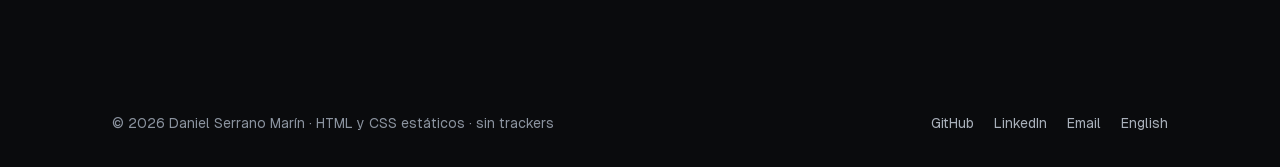
==== commit 5f467fed: "Experience: Cadifone since October 2024 Co-Authored-By: Claude Opus 5.5 <noreply@anthropic.com>" ====
--- a/es/index.html
+++ b/es/index.html
@@ -28,7 +28,7 @@
 <link rel="apple-touch-icon" href="/assets/apple-touch-icon.png">
 <link rel="preload" href="/assets/fonts/Geist-Variable.woff2" as="font" type="font/woff2" crossorigin>
 <link rel="preload" href="/assets/fonts/GeistMono-Variable.woff2" as="font" type="font/woff2" crossorigin>
-<link rel="stylesheet" href="/assets/site.css?v=mwkmxbvs">
+<link rel="stylesheet" href="/assets/site.css?v=mwkn6lot">
 <script>document.documentElement.classList.add('js')</script>
 <script type="application/ld+json">{"@context":"https://schema.org","@graph":[{"@type":"ProfilePage","@id":"https://dsermar.dev/es/#page","url":"https://dsermar.dev/es/","name":"Daniel Serrano Marín — Administrador de Sistemas y Redes → DevOps / Cloud","inLanguage":"es","dateModified":"2026-11-17","mainEntity":{"@id":"https://dsermar.dev/#person"}},{"@type":"Person","@id":"https://dsermar.dev/#person","name":"Daniel Serrano Marín","url":"https://dsermar.dev","email":"mailto:danielserranomarin821@gmail.com","jobTitle":"Administrador de Sistemas y Redes","worksFor":{"@type":"Organization","name":"Cadifone"},"address":{"@type":"PostalAddress","addressLocality":"Jerez de la Frontera","addressRegion":"Andalucía","addressCountry":"ES"},"alumniOf":{"@type":"EducationalOrganization","name":"IES Francisco Romero Vargas"},"knowsLanguage":[{"@type":"Language","name":"Spanish","alternateName":"es"},{"@type":"Language","name":"English","alternateName":"en"}],"knowsAbout":["Linux","Network administration","MikroTik","Fortinet","VPN","AWS","Amazon EC2","Amazon VPC","Amazon CloudWatch","AWS Lambda","Docker","Bash","Python"],"hasCredential":[{"@type":"EducationalOccupationalCredential","name":"AWS Certified Cloud Practitioner","credentialCategory":"certification","recognizedBy":{"@type":"Organization","name":"Amazon Web Services"},"url":"https://www.credly.com/badges/a189a356-7261-48c6-a4c2-34f6d0c70d6d/public_url"},{"@type":"EducationalOccupationalCredential","name":"Cisco Certified Support Technician (CCST)","credentialCategory":"certification","recognizedBy":{"@type":"Organization","name":"Cisco"},"url":"https://www.credly.com/badges/2d9c0be0-a62d-45e4-a0bc-614cf53fad09/public_url"},{"@type":"EducationalOccupationalCredential","name":"ISO 27001 Internal Auditor","credentialCategory":"course","recognizedBy":{"@type":"Organization","name":"AENOR"},"url":"https://aenor.vottun.com/badgedetail?id=baee3e13-94b1-4ef4-bf6e-fa1b7fab3629"}],"sameAs":["https://github.com/danielsm107","https://www.linkedin.com/in/daniel-serrano-marin"]},{"@type":"WebSite","@id":"https://dsermar.dev/#website","url":"https://dsermar.dev","name":"Daniel Serrano Marín","inLanguage":["en","es"]}]}</script>
 </head>
@@ -54,7 +54,7 @@
       <p class="status"><span class="dot" aria-hidden="true"></span><span>Abierto a oportunidades</span><span class="sep" aria-hidden="true">/</span><span>Jerez de la Frontera · remoto</span></p>
       <h1 id="h-hero">Daniel Serrano Marín<span class="role">Administrador de Sistemas y Redes → DevOps / Cloud</span></h1>
       <p class="stack">AWS · Kubernetes · Terraform · CI/CD · Linux · Networking</p>
-      <p class="lead">Administrador de sistemas y redes con infraestructura en producción desde 2025: redes MikroTik y Fortinet para más de 35 clientes, VPNs corporativas y servidores Linux en AWS. Fuera del trabajo he construido y mantengo la plataforma completa de una herramienta open source propia: Terraform, Kubernetes, despliegue continuo con rollback automático, AWS sin claves y monitorización con alertas.</p>
+      <p class="lead">Administrador de sistemas y redes con infraestructura en producción desde 2024: redes MikroTik y Fortinet para más de 35 clientes, VPNs corporativas y servidores Linux en AWS. Fuera del trabajo he construido y mantengo la plataforma completa de una herramienta open source propia: Terraform, Kubernetes, despliegue continuo con rollback automático, AWS sin claves y monitorización con alertas.</p>
       <p class="direction"><svg viewBox="0 0 24 24" fill="none" stroke="currentColor" stroke-width="1.75" stroke-linecap="round" stroke-linejoin="round" aria-hidden="true"><path d="M3 17l6-6 4 4 8-8M15 7h6v6"/></svg><span>Orientado a DevOps / Cloud</span></p>
       <div class="hero-ctas">
         <a class="btn btn-primary" href="#projects">Ver proyectos<svg viewBox="0 0 24 24" fill="none" stroke="currentColor" stroke-width="1.75" stroke-linecap="round" stroke-linejoin="round" aria-hidden="true"><path d="M5 12h14M13 6l6 6-6 6"/></svg></a>
@@ -89,7 +89,7 @@
           <h3>Administrador de Sistemas y Redes</h3>
           <p class="xp-company"><b>Cadifone</b><span>Jerez de la Frontera</span></p>
         </div>
-        <p class="xp-period"><span class="dot" aria-hidden="true"></span><time datetime="2025-03">Mar 2025 — Actualidad</time></p>
+        <p class="xp-period"><span class="dot" aria-hidden="true"></span><time datetime="2024-10">Oct 2024 — Actualidad</time></p>
       </div>
       <dl class="xp-figs">
         <div class="xp-fig"><dt class="sr-only">redes de clientes — MikroTik y Fortinet</dt><dd class="n">35+</dd><dd class="l" aria-hidden="true">redes de clientes — MikroTik y Fortinet</dd></div><div class="xp-fig"><dt class="sr-only">centralitas de clientes con backup en AWS</dt><dd class="n">10+</dd><dd class="l" aria-hidden="true">centralitas de clientes con backup en AWS</dd></div>
@@ -247,7 +247,7 @@
   
 </div>
     <div class="about-grid">
-      <div class="prose"><p>Soy administrador de sistemas y redes, formado en Administración de Sistemas Informáticos en Red (ASIR). Desde marzo de 2025 trabajo en Cadifone con infraestructura en producción para empresas cliente: redes MikroTik y Fortinet, acceso por VPN, servidores Linux en AWS y la automatización y monitorización que los rodea.</p><p>Mi base son los sistemas y las redes. Hacia donde voy es DevOps y cloud, y lo estoy aprendiendo como aprendí lo demás: sobre un sistema real. Mi escáner de red se ejecuta cada noche en un clúster de Kubernetes que monté con Terraform, lo despliega un pipeline que prueba y hace rollback solo, y me avisa si algo deja de funcionar, incluida la propia monitorización.</p></div>
+      <div class="prose"><p>Soy administrador de sistemas y redes, formado en Administración de Sistemas Informáticos en Red (ASIR). Desde octubre de 2024 trabajo en Cadifone con infraestructura en producción para empresas cliente: redes MikroTik y Fortinet, acceso por VPN, servidores Linux en AWS y la automatización y monitorización que los rodea.</p><p>Mi base son los sistemas y las redes. Hacia donde voy es DevOps y cloud, y lo estoy aprendiendo como aprendí lo demás: sobre un sistema real. Mi escáner de red se ejecuta cada noche en un clúster de Kubernetes que monté con Terraform, lo despliega un pipeline que prueba y hace rollback solo, y me avisa si algo deja de funcionar, incluida la propia monitorización.</p></div>
       <div class="trajectory">
         <p class="cmd" aria-hidden="true"><b>$</b> cat ~/career.log</p>
         <div class="traj-step"><h3>Base actual</h3><ul class="tags"><li class="tag">Sistemas</li><li class="tag">Redes</li><li class="tag">Linux</li><li class="tag">AWS</li></ul></div>
